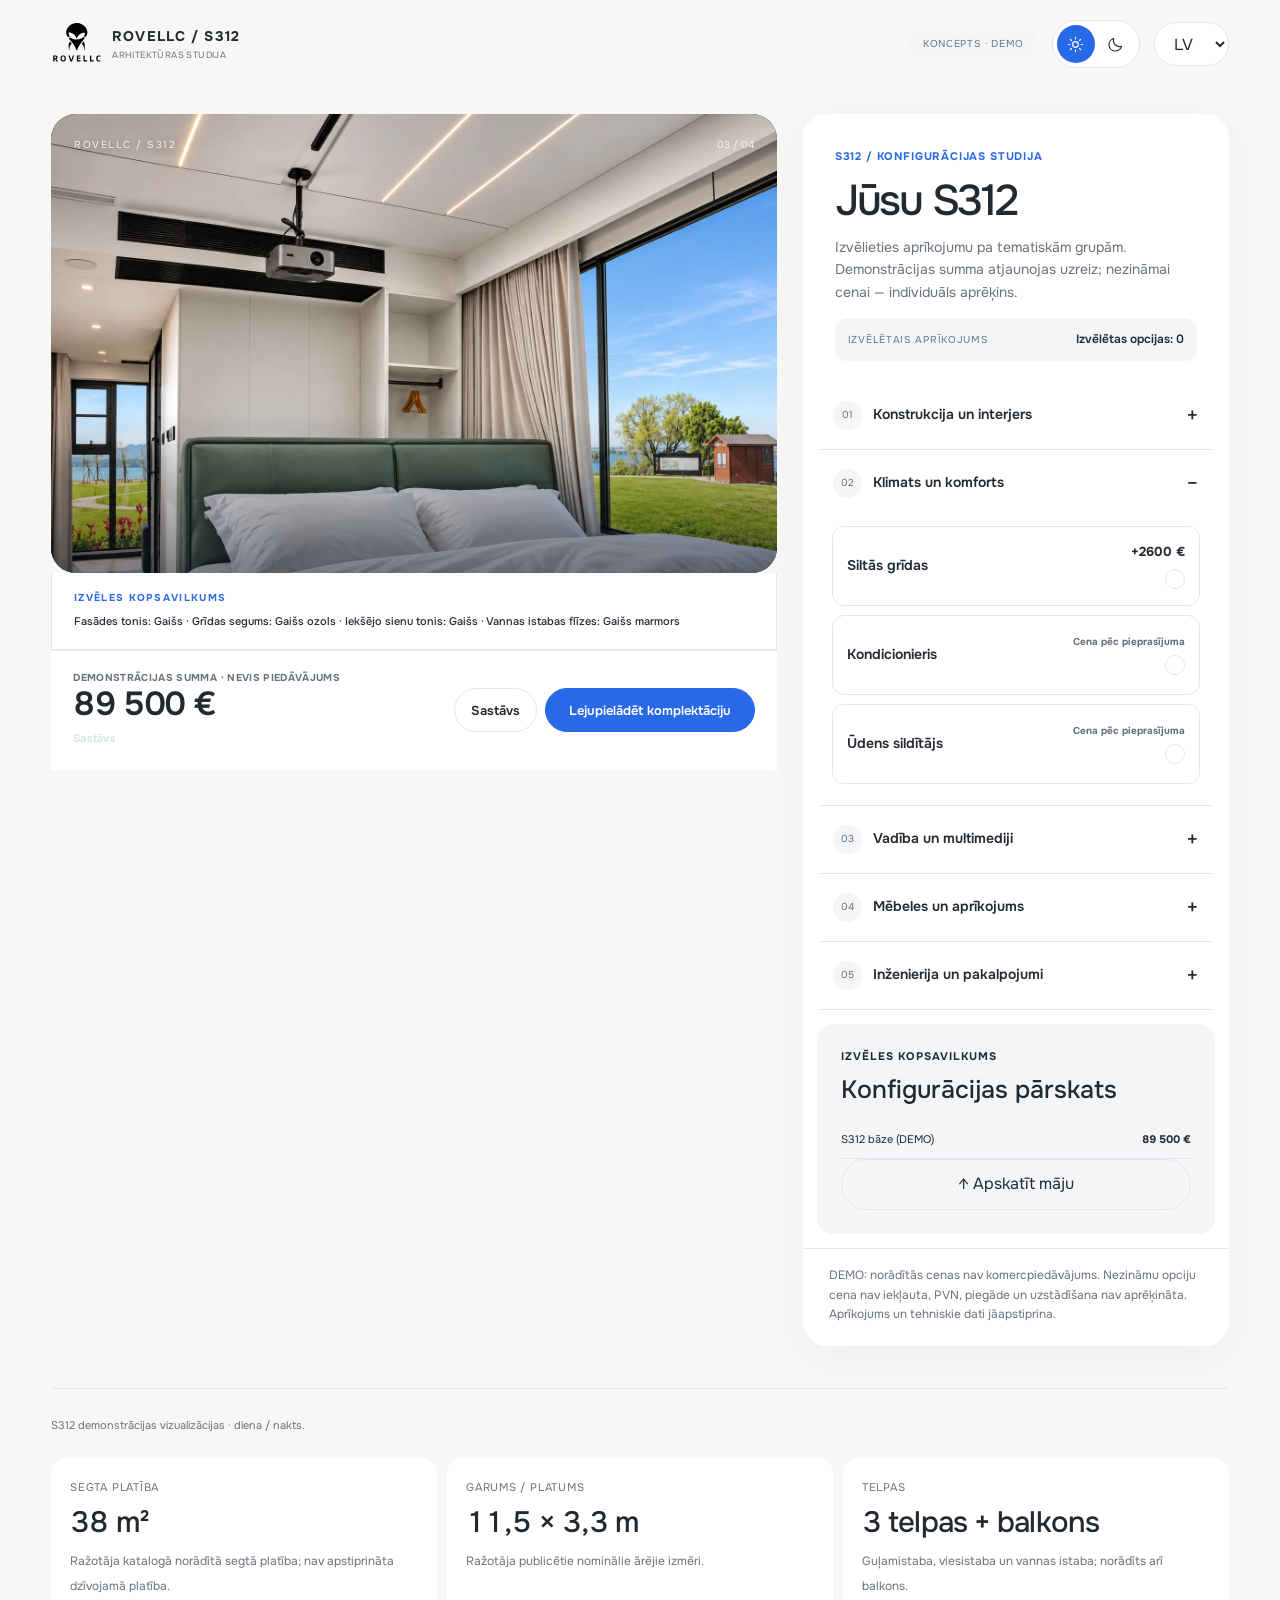
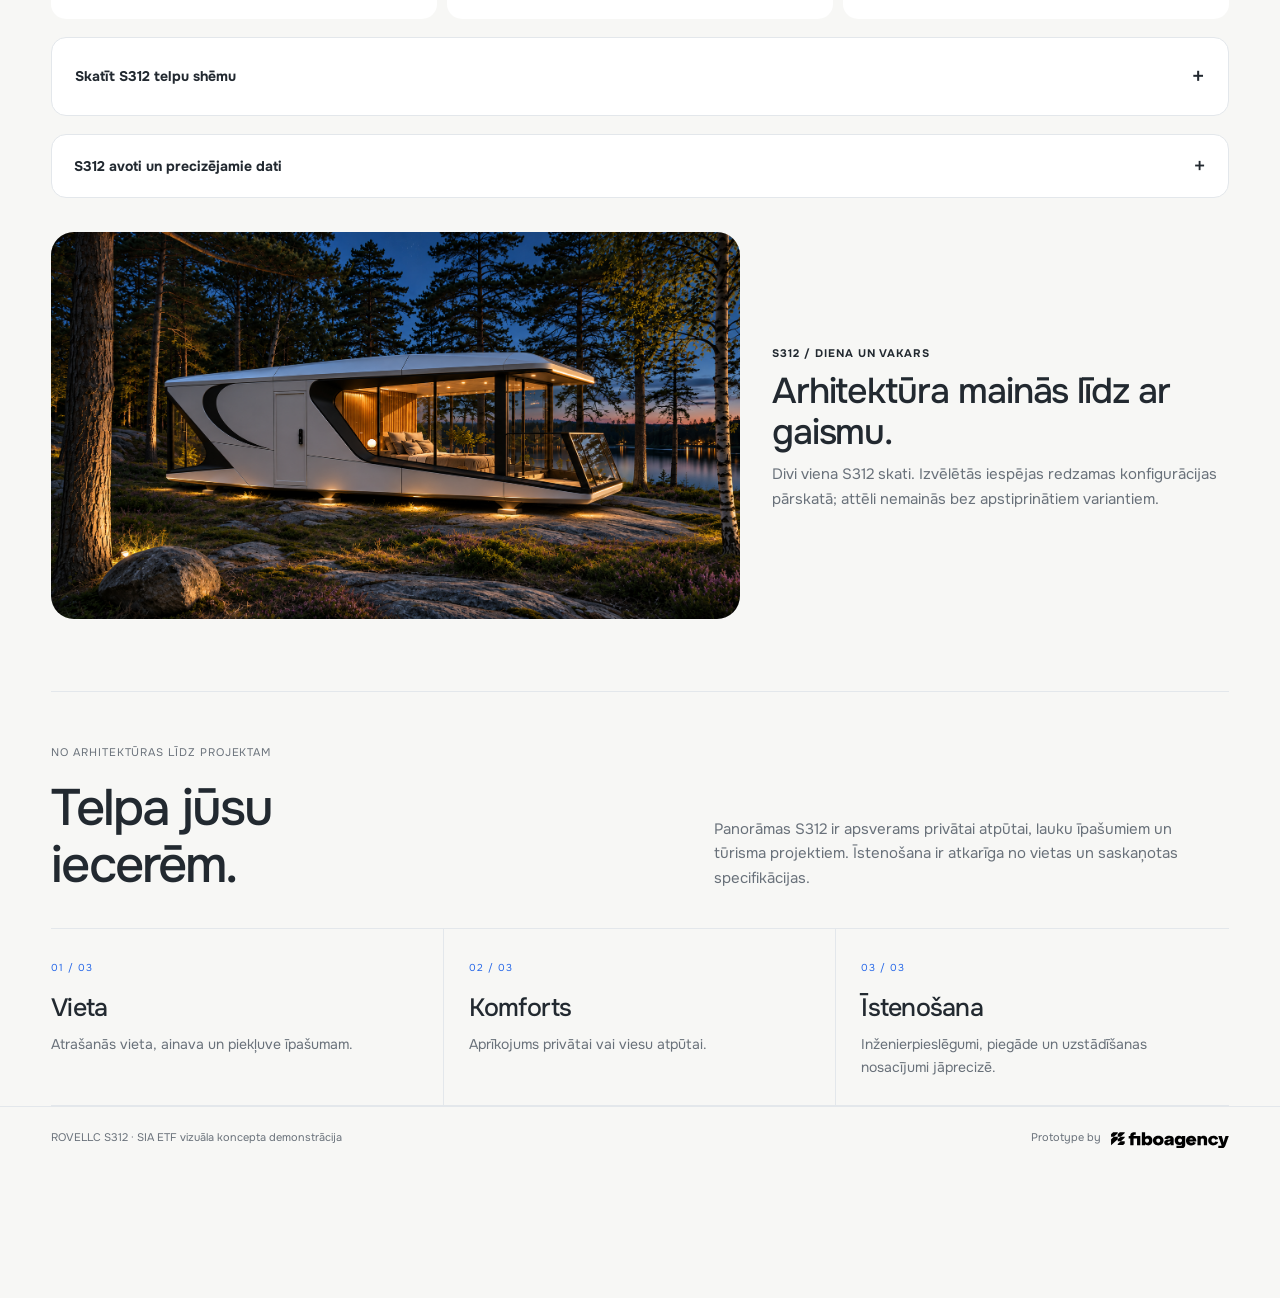
==== prototype/index.html @ 99400869 "fix(S312): single sticky visual, local price and order-first layout" ====
<!doctype html>
<html lang="lv" data-theme="day">
<head>
<meta charset="utf-8"><meta name="viewport" content="width=device-width,initial-scale=1,viewport-fit=cover">
<meta name="theme-color" content="#F7F7F5"><meta name="robots" content="noindex,follow"><title>ROVELLC S312 — demonstrācijas konfigurators</title>
<style>
@font-face{font-family:"Onest";src:url("./assets/fonts/onest-cyrillic-ext.woff2") format("woff2");font-style:normal;font-weight:400 700;font-display:swap;unicode-range:U+0460-052F, U+1C80-1C8A, U+20B4, U+2DE0-2DFF, U+A640-A69F, U+FE2E-FE2F;}
@font-face{font-family:"Onest";src:url("./assets/fonts/onest-cyrillic.woff2") format("woff2");font-style:normal;font-weight:400 700;font-display:swap;unicode-range:U+0301, U+0400-045F, U+0490-0491, U+04B0-04B1, U+2116;}
@font-face{font-family:"Onest";src:url("./assets/fonts/onest-latin-ext.woff2") format("woff2");font-style:normal;font-weight:400 700;font-display:swap;unicode-range:U+0100-02BA, U+02BD-02C5, U+02C7-02CC, U+02CE-02D7, U+02DD-02FF, U+0304, U+0308, U+0329, U+1D00-1DBF, U+1E00-1E9F, U+1EF2-1EFF, U+2020, U+20A0-20AB, U+20AD-20C4, U+2113, U+2C60-2C7F, U+A720-A7FF;}
@font-face{font-family:"Onest";src:url("./assets/fonts/onest-latin.woff2") format("woff2");font-style:normal;font-weight:400 700;font-display:swap;unicode-range:U+0000-00FF, U+0131, U+0152-0153, U+02BB-02BC, U+02C6, U+02DA, U+02DC, U+0304, U+0308, U+0329, U+2000-206F, U+20AC, U+2122, U+2191, U+2193, U+2212, U+2215, U+FEFF, U+FFFD;}
:root{color-scheme:light;--bg:#eeefe8;--surface:#fafaf5;--elev:#fff;--ink:#25352b;--muted:#58695d;--soft:#eef0e9;--border:#cfd7cc;--accent:#3b6350;--action:#203e31;--actionText:#f7f5ea;--price:#203e30;--gold:#af895e;--focus:#dfa964;--red:#9b3a28;--shadow:0 20px 65px #17282016;--fontSans:Arial,Helvetica,sans-serif;--fontSerif:Georgia,'Times New Roman',serif}
html[data-theme="night"]{color-scheme:dark;--bg:#131d1c;--surface:#1b2826;--elev:#24322e;--ink:#f3f1e9;--muted:#c3cdc3;--soft:#27352f;--border:#55655a;--accent:#d8bd97;--action:#d8bd97;--actionText:#131d1c;--price:#0d1715;--gold:#dbbd91;--focus:#dfa964;--red:#f2aa98;--shadow:0 24px 80px #0004}
*{box-sizing:border-box}html{scroll-behavior:smooth;scroll-padding-top:85px}body{margin:0;background:var(--bg);color:var(--ink);font:14px/1.58 var(--fontSans);padding-bottom:110px;transition:none}button,input,select{font:inherit}button,select{cursor:pointer}button{touch-action:manipulation}button:focus-visible,summary:focus-visible,select:focus-visible,input:focus-visible,a:focus-visible{outline:3px solid var(--focus);outline-offset:3px}button:disabled{cursor:not-allowed;opacity:.6}img{max-width:100%}a{color:inherit}.wrap{width:min(1440px,100%);padding-inline:clamp(18px,4vw,74px);margin:0 auto}.eyebrow{font-size:10px;font-weight:700;letter-spacing:.18em;text-transform:uppercase}.eyebrow b{color:var(--accent)}.muted{color:var(--muted)}.caps{font-size:10px;letter-spacing:.13em;text-transform:uppercase}.outline-btn{border:1px solid var(--border);color:var(--ink);background:transparent;padding:12px 17px;min-height:46px}.primary{border:1px solid var(--action);background:var(--action);color:var(--actionText);min-height:47px;padding:12px 21px;font-weight:700}.text-btn{border:0;background:transparent;color:var(--ink);text-decoration:underline;text-underline-offset:4px}.line{height:1px;background:var(--border)}
/* Website-wide theme animation: independent of AA/BB image choice. */
@media(prefers-reduced-motion:no-preference){html.theme-reveal::view-transition-old(root),html.theme-reveal::view-transition-new(root){animation:none;mix-blend-mode:normal}html.theme-reveal::view-transition-old(root){z-index:1}html.theme-reveal::view-transition-new(root){z-index:2;animation:s312-reveal 680ms cubic-bezier(.2,.7,.2,1) both}@keyframes s312-reveal{from{clip-path:circle(0 at var(--theme-x,50%) var(--theme-y,50%))}to{clip-path:circle(150vmax at var(--theme-x,50%) var(--theme-y,50%))}}html.theme-fallback body,html.theme-fallback header,html.theme-fallback .config-studio,html.theme-fallback .facts,html.theme-fallback .fact,html.theme-fallback .option-row,html.theme-fallback .info-card,html.theme-fallback .pricebar,html.theme-fallback dialog,html.theme-fallback footer,html.theme-fallback .story,html.theme-fallback .mobile-jump{transition:background-color 580ms ease,color 580ms ease,border-color 580ms ease}}
@media(prefers-reduced-motion:reduce){*,*::before,*::after{scroll-behavior:auto!important;animation-duration:.01ms!important;transition-duration:.01ms!important}}
.header{background:var(--surface);border-bottom:1px solid var(--border)}.header-wrap{min-height:85px;display:flex;align-items:center;gap:18px;justify-content:space-between}.brand{display:inline-flex;align-items:center;gap:13px;text-decoration:none;min-width:0}.brand img{width:58px;height:58px;object-fit:contain}html[data-theme=night] .brand img,html[data-theme=night] .agency img{filter:brightness(0) invert(1)}.brand-copy{display:flex;flex-direction:column}.brand-copy strong{font-size:13px;letter-spacing:.11em}.brand-copy span{font-size:9px;letter-spacing:.14em;color:var(--muted)}.head-right{display:flex;gap:14px;align-items:center;flex-shrink:0}.prototype-label{border:1px solid var(--border);padding:8px 12px;font-size:9px;letter-spacing:.12em;text-transform:uppercase;color:var(--muted)}.theme-toggle{display:flex;border:1px solid var(--border);padding:3px;gap:2px}.theme-toggle button{width:38px;height:38px;display:grid;place-items:center;background:transparent;color:var(--ink);border:0;transition:background .2s}.theme-toggle button[aria-pressed=true]{background:var(--action);color:var(--actionText)}.theme-toggle svg,.scene-toggle svg{width:17px;height:17px;fill:none;stroke:currentColor;stroke-width:1.65;stroke-linecap:round;stroke-linejoin:round}.language{height:45px;padding:0 12px;border:1px solid var(--border);background:var(--surface);color:var(--ink)}
.hero-heading{display:grid;grid-template-columns:1.2fr .55fr;gap:45px;align-items:end;padding-top:62px;padding-bottom:33px}.hero-heading h1{font:400 clamp(43px,5.15vw,79px)/1.05 var(--fontSerif);letter-spacing:-.057em;margin:20px 0 0;max-width:850px}.hero-heading h1 em{font-style:italic;color:var(--accent)}.hero-heading p{font-size:14px;line-height:1.8;max-width:335px;color:var(--muted);border-left:1px solid var(--border);padding-left:24px;margin:0 0 4px}.section-mark{display:inline-flex;gap:14px;align-items:center;font-size:10px;letter-spacing:.17em;text-transform:uppercase}.section-mark::before{content:"";width:34px;height:1px;background:var(--accent)}
.main-layout{display:grid;grid-template-columns:minmax(0,1.77fr) minmax(350px,1fr);align-items:start;gap:22px}.stage-column{min-width:0}.stage{position:relative;overflow:hidden;background:#1d2e2b;aspect-ratio:1.78;border:1px solid #35473e}.stage::after{content:"";position:absolute;inset:35% 0 0;pointer-events:none;background:linear-gradient(transparent,#0c1a1b66)}.stage img{position:absolute;inset:0;width:100%;height:100%;object-fit:contain;opacity:0;transition:opacity 550ms ease}.stage img.active{opacity:1}.stage-label{position:absolute;z-index:2;top:22px;left:22px;color:#f4f4e9;font-size:11px;letter-spacing:.22em;text-shadow:0 2px 8px #0007}.stage-number{position:absolute;right:22px;top:20px;z-index:2;color:#f4f4e9;font-size:11px}.stage-controls{position:absolute;z-index:3;bottom:17px;left:17px;background:#edf0e8ec;display:flex;gap:3px;padding:5px}.scene-toggle{border:0;min-height:42px;padding:9px 14px;color:#203e31;background:transparent;display:flex;gap:8px;align-items:center;font-size:11px;font-weight:700;white-space:nowrap}.scene-toggle[aria-pressed=true]{background:#203e31;color:white}.photo-note{font-size:10px;color:var(--muted);padding:12px 1px 20px}.facts{border-top:1px solid var(--border);border-bottom:1px solid var(--border);display:grid;grid-template-columns:repeat(3,1fr);background:var(--surface)}.fact{padding:25px;border-right:1px solid var(--border)}.fact:last-child{border:0}.fact strong{font:400 clamp(21px,2.2vw,34px)/1.2 var(--fontSerif);display:block;margin:5px 0 9px;letter-spacing:-.02em}.fact small{color:var(--muted);font-size:11px;line-height:1.5}.fact .caps{color:var(--accent)}.fact-source{font-size:11px;color:var(--muted);line-height:1.8;margin:16px 0 28px}.plan-details{border:1px solid var(--border);background:var(--surface)}.plan-details summary{padding:22px 23px;list-style:none;display:flex;justify-content:space-between;align-items:center;gap:10px;cursor:pointer;font-size:13px;font-weight:700}.plan-details summary::-webkit-details-marker{display:none}.plan-details summary::after{content:"+";font:400 26px var(--fontSerif)}.plan-details[open] summary::after{content:"−"}.plan-inner{border-top:1px solid var(--border);padding:23px}.plan-inner img{background:#f6f5ef;width:100%;max-height:320px;object-fit:contain}.plan-inner p{font-size:11px;color:var(--muted)}.facts-warning{background:var(--soft);padding:16px 20px;margin-top:13px;font-size:11px;border-left:2px solid var(--gold);color:var(--muted)}
.config-studio{background:var(--surface);border:1px solid var(--border);min-width:0}.studio-intro{padding:28px 27px 22px;border-bottom:1px solid var(--border)}.studio-intro h2{font:400 39px/1.1 var(--fontSerif);letter-spacing:-.045em;margin:15px 0 9px}.studio-intro p{color:var(--muted);font-size:12px;line-height:1.7;margin:0}.demo-warning{border-left:2px solid var(--gold);background:var(--soft);margin-top:17px;padding:11px 13px;font-size:11px;color:var(--muted)}.accordion{border-bottom:1px solid var(--border)}.accordion>summary{display:flex;gap:12px;align-items:center;padding:20px 26px;list-style:none;cursor:pointer}.accordion>summary::-webkit-details-marker{display:none}.accordion>summary .step{border:1px solid var(--border);font-size:10px;display:grid;place-items:center;width:27px;height:27px;flex-shrink:0}.accordion>summary strong{font-size:13px;font-weight:700;flex:1}.accordion>summary::after{content:"+";font:400 23px var(--fontSerif)}.accordion[open]>summary::after{content:"−"}.acc-inner{padding:0 26px 23px}.model-card{background:var(--soft);border:1px solid var(--border);padding:17px;display:flex;justify-content:space-between;gap:10px;align-items:center}.model-card strong{font:400 28px var(--fontSerif)}.model-card small{display:block;color:var(--muted);font-size:11px}.tiny-tag{font-size:9px;letter-spacing:.08em;text-transform:uppercase;border:1px solid var(--border);padding:6px 8px;color:var(--muted);flex-shrink:0}.option-row{width:100%;min-height:76px;text-align:left;padding:13px 14px;background:var(--elev);border:1px solid var(--border);color:var(--ink);display:flex;align-items:center;gap:12px;margin-top:9px;justify-content:space-between}.option-row[aria-pressed=true]{border-color:var(--accent);background:var(--soft);box-shadow:inset 0 0 0 1px var(--accent)}.opt-name{display:block;font-size:12px;font-weight:700;line-height:1.4}.opt-sub{font-size:10px;color:var(--muted);line-height:1.35;display:block;margin-top:4px}.opt-meta{text-align:right;min-width:93px;display:grid;justify-items:end;gap:6px}.opt-price{font-size:12px;white-space:nowrap;font-weight:700}.opt-price.unknown{font-size:10px;white-space:normal;color:var(--muted)}.mini-check{width:20px;height:20px;border:1px solid var(--border);display:grid;place-items:center;font-size:12px}.option-row[aria-pressed=true] .mini-check{background:var(--action);color:var(--actionText);border-color:var(--accent)}.acc-note{color:var(--muted);font-size:10px;line-height:1.6;margin:12px 0 0}.included-list{padding-left:19px;color:var(--muted);font-size:11px;line-height:1.8}.included-list li{margin:3px 0}.source-pill{display:inline-block;font-size:9px;letter-spacing:.08em;color:var(--accent);padding:4px 7px;border:1px solid var(--border);margin:7px 0}.unknown-note{font-size:10px;color:var(--muted)}.conflict{border-left:2px solid var(--gold);padding:10px 13px;background:var(--soft);font-size:11px;color:var(--muted);margin-top:12px}.config-summary{padding:23px 27px 26px;background:var(--soft)}.config-summary h3{font:400 25px var(--fontSerif);margin:9px 0 15px}.sumline{display:flex;gap:12px;justify-content:space-between;border-bottom:1px solid var(--border);padding:10px 0;font-size:11px}.sumline strong{white-space:nowrap}.summary-unknown{font-size:11px;line-height:1.6;color:var(--muted);margin-top:13px}.summary-foot{font-size:10px;color:var(--muted);line-height:1.65;margin:15px 0}.config-summary .outline-btn{width:100%}
.story{margin-top:72px;border-top:1px solid var(--border);padding:52px 0 65px;display:grid;grid-template-columns:1fr 1fr;gap:60px;align-items:start}.story h2{font:400 clamp(35px,4.1vw,57px)/1.1 var(--fontSerif);letter-spacing:-.04em;margin:16px 0 0}.story p{color:var(--muted);line-height:1.9;max-width:510px;font-size:13px;margin-top:0}.story .story-note{padding:22px;border:1px solid var(--border);font-size:12px;line-height:1.8}.footer{border-top:1px solid var(--border);padding-top:21px;padding-bottom:34px;display:flex;justify-content:space-between;align-items:center;gap:20px;color:var(--muted);font-size:11px}.agency{display:flex;align-items:center;gap:8px;text-decoration:none}.agency img{height:20px;width:auto;max-width:140px}
.pricebar{background:var(--price);color:#f1eee6;position:fixed;bottom:0;left:0;right:0;z-index:40;box-shadow:0 -8px 40px #0002;padding:12px max(18px,env(safe-area-inset-left)) calc(12px + env(safe-area-inset-bottom)) max(18px,env(safe-area-inset-right))}.pricebar-inner{width:min(1292px,100%);margin:auto;display:flex;align-items:center;justify-content:space-between;gap:25px}.price-caption{font-size:9px;letter-spacing:.15em;font-weight:700;color:#d8e4d9}.price-number{font-size:30px;font-weight:400;line-height:1.25;letter-spacing:-.04em}.price-number small{font-size:13px;letter-spacing:0}.price-sub{font-size:10px;color:#d0dcd1}.price-actions{display:flex;gap:8px}.price-actions button{border:1px solid #849989;background:transparent;color:#f5f4eb;padding:12px 16px;min-height:45px;font-size:11px;font-weight:700}.price-actions .price-action-primary{background:#e9e7da;color:#1b3226;border-color:#e9e7da}.mobile-jump{display:none}#priceDetails{background:var(--surface);border:1px solid var(--border);color:var(--ink);padding:15px 18px;position:fixed;bottom:105px;right:24px;z-index:40;width:min(380px,calc(100vw - 30px));box-shadow:var(--shadow)}#priceDetails[hidden]{display:none}#priceDetails strong{font-size:14px}#priceDetails p{font-size:11px;color:var(--muted)}#priceDetails button{float:right}
dialog{border:1px solid var(--border);width:min(555px,calc(100vw - 24px));padding:0;background:var(--surface);color:var(--ink);box-shadow:0 35px 130px #0007;max-height:calc(100dvh - 24px);overflow:auto}dialog::backdrop{background:#0c1414bd}.dialog-body{padding:30px}.dialog-title{display:flex;align-items:start;justify-content:space-between;gap:16px}.dialog-title h2{font:400 37px/1.1 var(--fontSerif);letter-spacing:-.03em;margin:10px 0 12px}.close-btn{width:44px;height:44px;flex-shrink:0;border:1px solid var(--border);background:transparent;color:var(--ink);font-size:23px}.dialog-desc{font-size:12px;color:var(--muted);margin:10px 0 20px;line-height:1.75}.field{display:block;margin:17px 0}.field span{display:block;font-size:12px;font-weight:700;margin-bottom:7px}.field input{width:100%;padding:13px;border:1px solid var(--border);background:var(--elev);color:var(--ink);min-height:46px;border-radius:0}#formError{color:var(--red);font-size:12px}#formError:empty{display:none}.modal-footer{margin-top:25px}.modal-footer button{width:100%}dialog[open]~.pricebar{display:none}body:has(dialog[open]) .pricebar,body:has(dialog[open]) .mobile-jump{display:none}
@media(max-width:1180px){.main-layout{grid-template-columns:minmax(0,1.4fr) minmax(320px,1fr)}.hero-heading h1{font-size:clamp(46px,5.5vw,70px)}.fact{padding:18px}}
@media(max-width:900px){.main-layout{display:block}.stage-column{margin-bottom:26px}.hero-heading{grid-template-columns:1fr;gap:20px}.hero-heading p{border:0;padding:0}.stage{aspect-ratio:1.78}.story{gap:30px}}
@media(max-width:600px){body{padding-bottom:132px}.wrap{padding-inline:15px}.header-wrap{min-height:68px;gap:8px}.brand{gap:5px}.brand img{width:43px;height:43px}.brand-copy strong{font-size:10px;letter-spacing:.06em}.brand-copy span{font-size:8px;letter-spacing:.04em}.head-right{gap:6px}.prototype-label{display:none}.theme-toggle{padding:2px}.theme-toggle button{height:34px;width:34px}.theme-toggle svg{width:16px}.language{height:40px;padding:0 7px;font-size:11px}.hero-heading{padding-top:37px;padding-bottom:26px}.hero-heading h1{font-size:clamp(38px,10.2vw,55px);margin-top:16px;letter-spacing:-.053em}.hero-heading p{font-size:12px;line-height:1.75}.section-mark{font-size:9px}.main-layout{display:block}.stage{aspect-ratio:1.78}.stage img{object-fit:contain}.stage-label{top:10px;left:10px;font-size:9px}.stage-number{top:10px;right:10px}.stage-controls{left:8px;bottom:8px;padding:3px}.scene-toggle{min-height:38px;padding:8px 10px;font-size:10px}.photo-note{font-size:9px;padding-bottom:12px}.facts{grid-template-columns:1fr 1fr}.fact{padding:15px}.fact:nth-child(2){border-right:0}.fact:last-child{grid-column:span 2;border-top:1px solid var(--border)}.fact strong{font-size:25px}.fact small{font-size:10px}.fact-source{font-size:10px}.plan-details summary{padding:17px}.plan-inner{padding:13px}.config-studio{margin-top:25px}.studio-intro{padding:23px 18px}.studio-intro h2{font-size:34px}.accordion>summary{padding:18px 17px}.acc-inner{padding:0 17px 18px}.opt-meta{min-width:85px}.option-row{padding:12px 10px}.opt-name{font-size:12px}.config-summary{padding:22px 17px}.story{display:block;margin-top:37px;padding:32px 0 40px}.story h2{font-size:37px;margin-bottom:25px}.story p{font-size:12px}.footer{flex-direction:column;align-items:flex-start}.pricebar{padding:9px max(12px,env(safe-area-inset-left)) calc(9px + env(safe-area-inset-bottom)) max(12px,env(safe-area-inset-right))}.pricebar-inner{gap:8px}.price-caption{font-size:8px}.price-number{font-size:23px}.price-sub{display:none}.price-actions .download-inline{display:none}.price-actions button{min-height:44px;padding:9px 12px;font-size:10px}.price-actions{gap:5px}.mobile-jump{display:flex;align-items:center;gap:8px;position:fixed;z-index:35;bottom:calc(77px + env(safe-area-inset-bottom));right:12px;padding:6px 11px 6px 7px;border:1px solid var(--border);background:var(--surface);color:var(--ink);box-shadow:var(--shadow);font-size:10px;font-weight:700;opacity:0;transform:translateY(10px);pointer-events:none;transition:opacity .2s,transform .2s;max-width:170px}.mobile-jump.visible{opacity:1;transform:none;pointer-events:auto}.mobile-jump img{width:39px;height:34px;object-fit:cover;background:#273a30}.dialog-body{padding:20px}.dialog-title h2{font-size:30px}#priceDetails{bottom:calc(81px + env(safe-area-inset-bottom));right:10px}}
@media(max-width:350px){.brand-copy span{display:none}.brand img{width:37px;height:37px}.brand-copy strong{font-size:9px}.theme-toggle button{width:29px;height:33px}.language{padding:0 5px}.price-number{font-size:20px}.price-actions button{font-size:9px;padding:8px 9px}.facts .fact strong{font-size:23px}}

/* S312 audit #25: quiet architectural rail, progressive mobile configuration, quote clarity */
.evidence-details{border:1px solid var(--border);margin-top:13px;background:var(--surface)}
.evidence-details summary{cursor:pointer;padding:16px 22px;display:flex;align-items:center;justify-content:space-between;font-size:12px;font-weight:700;list-style:none}
.evidence-details summary::-webkit-details-marker{display:none}.evidence-details summary::after{content:"+";font:24px var(--fontSerif)}.evidence-details[open] summary::after{content:"−"}
.evidence-body{border-top:1px solid var(--border);padding:0 19px 19px}.evidence-body .fact-source{margin:13px 0}.evidence-body .facts-warning{margin:9px 0 0}
.visual-rail{display:none}.visual-rail-inner{min-width:0}.visual-rail-media{border:1px solid var(--border);background:#1d2e2b;aspect-ratio:1.78;overflow:hidden}.visual-rail-media img{width:100%;height:100%;object-fit:cover;display:block}
.visual-rail-copy{padding:25px 2px 2px}.visual-rail-copy h3{font:400 clamp(27px,2.8vw,43px)/1.13 var(--fontSerif);letter-spacing:-.035em;margin:9px 0 10px;max-width:540px}.visual-rail-copy p{font-size:12px;color:var(--muted);line-height:1.75;margin:0 0 18px;max-width:490px}
.visual-selection{border-top:1px solid var(--border);padding-top:13px;display:flex;flex-direction:column;gap:5px}.visual-selection span{font-size:10px;letter-spacing:.11em;color:var(--accent)}.visual-selection strong{font-size:13px;font-weight:500;line-height:1.6}
.selection-summary{border-top:1px solid var(--border);margin-top:16px;padding-top:13px;display:flex;align-items:baseline;justify-content:space-between;gap:12px}.selection-summary span{font-size:10px;letter-spacing:.1em;color:var(--muted)}.selection-summary strong{font-size:12px;font-weight:700}
.accordion>summary .selection-count{border:1px solid var(--accent);color:var(--accent);min-width:23px;height:23px;display:inline-grid;place-items:center;padding:0 4px;font-size:11px;font-weight:700}.accordion>summary .selection-count[hidden]{display:none}
.project-path{margin-top:72px;border-top:1px solid var(--border);padding-top:47px}.project-path-heading{display:grid;grid-template-columns:1.2fr 1fr;gap:44px;align-items:end}.project-path h2{font:400 clamp(35px,4vw,55px)/1.12 var(--fontSerif);letter-spacing:-.04em;margin:16px 0 0}.project-path-heading p{max-width:470px;font-size:13px;line-height:1.85;color:var(--muted);margin:0 0 4px}
.project-path-grid{display:grid;grid-template-columns:repeat(3,minmax(0,1fr));border-top:1px solid var(--border);border-bottom:1px solid var(--border);margin-top:33px}.project-step{padding:25px 25px 26px;border-right:1px solid var(--border)}.project-step:first-child{padding-left:0}.project-step:last-child{border-right:0}.project-step>span{font-size:10px;letter-spacing:.1em;color:var(--accent)}.project-step h3{font:400 25px/1.2 var(--fontSerif);margin:14px 0 10px}.project-step p{font-size:12px;line-height:1.7;margin:0;color:var(--muted)}
.price-overview{display:block;flex:1;min-width:0;border:0;background:transparent;color:inherit;text-align:left;padding:0;cursor:pointer}.price-overview:hover .price-number{text-decoration:underline;text-underline-offset:3px}.price-overview:focus-visible{outline:3px solid var(--focus);outline-offset:4px}
@media(min-width:901px){.main-layout{align-items:stretch}.stage-column{display:flex;flex-direction:column;min-width:0}.visual-rail{display:block;flex:1;min-height:560px;padding-top:28px}.visual-rail-inner{position:sticky;top:96px}}
@media(max-width:900px){.project-path-heading{grid-template-columns:1fr;gap:13px}.project-path-grid{gap:0}.project-step{padding:23px 15px}.project-step h3{font-size:21px}}
@media(max-width:600px){.project-path{margin-top:34px;padding-top:31px}.project-path h2{font-size:36px}.project-path-grid{grid-template-columns:1fr;margin-top:22px}.project-step,.project-step:first-child{padding:17px 0;border-right:0;border-bottom:1px solid var(--border)}.project-step:last-child{border-bottom:0}.project-step h3{font-size:24px;margin:6px 0}.project-step p{font-size:12px}.evidence-details summary{padding:15px 17px}.price-actions #togglePrice{display:none}.price-overview{flex:1 1 auto}.price-overview::after{content:"⌃";font-size:15px;opacity:.78;margin-left:7px}.pricebar-inner{gap:9px}.price-actions .price-action-primary{min-width:112px;max-width:142px;padding:9px 11px;font-size:11px;line-height:1.45}.price-number{font-size:24px}.price-caption{font-size:8px;letter-spacing:.065em}.opt-name{font-size:13px}.opt-sub{font-size:11px;line-height:1.45}.studio-intro p{font-size:13px}.theme-toggle button{min-width:39px;min-height:40px;width:39px;height:40px}.selection-summary strong{font-size:12px}}
@media(max-width:350px){.theme-toggle button{min-width:35px;width:35px;height:40px}.price-actions .price-action-primary{min-width:108px;max-width:114px;font-size:10px;padding:8px 8px}.price-caption{font-size:7.5px}.price-number{font-size:21px}}

/* compact mobile costbar refinement after visual QA */
.mobile-cta{display:none}.price-chevron{display:none}
@media(min-width:901px){.config-studio{align-self:start}}
@media(max-width:600px){.desktop-cta{display:none}.mobile-cta{display:inline}.price-overview::after{content:none}.price-chevron{display:inline;font-size:13px;opacity:.74;margin-left:5px;vertical-align:2px}.price-actions .price-action-primary{min-width:109px;max-width:136px;white-space:nowrap;padding:10px 10px}.pricebar{padding-top:8px;padding-bottom:calc(8px + env(safe-area-inset-bottom))}}
@media(max-width:350px){.price-actions .price-action-primary{min-width:104px;max-width:110px;font-size:10px;padding:9px 7px}}
.price-caption,.price-number,.price-sub{display:block}
/* keep DEMO subtotal and unknown-price marker on one mobile line */
@media(max-width:600px){.price-number{white-space:nowrap}.price-number small{font-size:11px;letter-spacing:-.015em}.price-chevron{margin-left:3px}}
@media(max-width:350px){.price-number{font-size:19px;letter-spacing:-.055em}.price-number small{font-size:10px}.price-chevron{font-size:11px;margin-left:1px}}

/* Typography B — Onest / Quiet Architecture · owner approved 2026-11-03.
   Single self-hosted family across DAY/NIGHT and LV/RU/EN; license in assets/fonts/OFL.txt. */
:root{--fontSans:"Onest",Arial,Helvetica,sans-serif;--fontSerif:"Onest",Arial,Helvetica,sans-serif;--fontDisplay:var(--fontSerif);--fontText:var(--fontSans);--fontNumeric:var(--fontSans)}
body{font-family:var(--fontText);font-size:16px;line-height:1.58;font-synthesis:none}
.hero-heading h1{letter-spacing:-.046em;line-height:1.09}
.hero-heading h1 em,.project-path h2 em,.story h2 em{font-style:normal;font-weight:500}
.hero-heading p{font-size:clamp(14px,1.04vw,16px);line-height:1.62}
.studio-intro h2{font-weight:500;letter-spacing:-.036em}
.studio-intro p,.project-path-heading p,.story p,.visual-rail-copy p{font-size:15px;line-height:1.65}
.project-step p,.story .story-note,.dialog-desc{font-size:14px;line-height:1.6}
.project-step h3,.visual-rail-copy h3{font-weight:500;letter-spacing:-.03em}
.facts .fact strong{font-weight:500;letter-spacing:-.03em}
.fact small{font-size:13px;line-height:1.5}
.fact .caps,.eyebrow,.section-mark{font-size:11px;letter-spacing:.09em}
.accordion>summary strong{font-size:15px;line-height:1.4;font-weight:600}
.opt-name{font-size:15px;font-weight:600;line-height:1.45}
.opt-sub{font-size:13px;line-height:1.5}
.demo-warning,.facts-warning,.evidence-details summary{font-size:13px;line-height:1.5}
.field span{font-size:14px;font-weight:600}
.field input{font-size:16px;line-height:1.4}
.price-number,.fact strong,.sumline strong{font-family:var(--fontNumeric);font-variant-numeric:tabular-nums}
.price-number{font-size:32px;font-weight:500;letter-spacing:-.035em;line-height:1.2}
.price-caption{font-size:11px;letter-spacing:.045em;line-height:1.35}
.price-sub{font-size:11px;line-height:1.4}
.price-actions button{font-size:12px;line-height:1.35}
.price-actions .price-action-primary{font-size:13px;font-weight:600;letter-spacing:0}
.dialog-title h2{font-weight:500;line-height:1.12}
@media(max-width:900px){
 .hero-heading p{font-size:15px}
 .project-path-heading p,.story p{font-size:15px}
}
@media(max-width:600px){
 body{padding-bottom:156px}
 .hero-heading h1{font-size:clamp(36px,10.2vw,43px);letter-spacing:-.045em;line-height:1.1}
 .hero-heading p{font-size:14px;line-height:1.6}
 .studio-intro p,.project-step p,.project-path-heading p,.story p,.visual-rail-copy p{font-size:14px;line-height:1.6}
 .fact small{font-size:13px;line-height:1.5}
 .fact .caps,.eyebrow,.section-mark{font-size:10px;letter-spacing:.07em}
 .accordion>summary strong{font-size:14px}
 .opt-name{font-size:14px}
 .opt-sub{font-size:13px}
 .price-number{font-size:23px}
 .price-caption{font-size:10px;letter-spacing:.02em;line-height:1.35}
 .price-sub{font-size:11px;line-height:1.35}
 .price-actions .price-action-primary{font-size:12px;line-height:1.3;white-space:normal;min-width:109px;max-width:136px;padding:10px 10px}
}
@media(max-width:350px){
 .price-number{font-size:21px;letter-spacing:-.035em}
 .price-number small{font-size:10px}
 .price-caption{font-size:10px;letter-spacing:.01em;line-height:1.35}
 .price-actions .price-action-primary{font-size:12px;line-height:1.3;min-width:106px;max-width:113px;padding:9px 7px;white-space:normal}
 .pricebar-inner{gap:8px}
}


/* Owner-approved S312 content UX · preserve the existing DAY/NIGHT brand and Onest typography */
.config-disclaimer{margin:0;padding:17px 26px 21px;border-top:1px solid var(--border);background:var(--surface);font-size:12px;line-height:1.65;color:var(--muted)}
.price-expand-label{display:inline-block;font-size:11px;font-weight:600;letter-spacing:.02em;color:#d8e4d9;margin-top:3px}
.price-overview{min-width:0}
.price-actions .price-action-primary{min-width:190px;text-align:center}
#priceDetails{max-height:min(70dvh,600px);overflow:auto;overscroll-behavior:contain}
#priceDetails .sumline{align-items:flex-start}
#priceDetails .sumline strong{white-space:normal;text-align:right}
#priceDetails .text-btn{width:38px;height:38px;border:1px solid var(--border);background:var(--soft);color:var(--ink);font-size:24px;cursor:pointer}
#priceDetails .text-btn:focus-visible{outline:3px solid var(--focus)}
.option-row:focus-visible,.accordion>summary:focus-visible,.price-actions button:focus-visible,.mobile-preview button:focus-visible,.stage-controls button:focus-visible,.theme-toggle button:focus-visible,.language:focus-visible{outline:3px solid var(--focus);outline-offset:3px}
.mobile-preview{display:none}
@media(max-width:900px){.main-layout{align-items:start}}
@media(max-width:600px){
 body{padding-bottom:156px}
 .config-disclaimer{padding:16px 18px 20px;font-size:12px;line-height:1.55}
 .price-actions #download{display:inline-flex;align-items:center;justify-content:center;min-width:125px;max-width:158px;padding:9px 10px;font-size:12px;line-height:1.3;white-space:normal}
 .pricebar-inner{gap:9px}
 .price-caption{font-size:9px}
 .price-expand-label{font-size:10px}
 #priceDetails{bottom:calc(94px + env(safe-area-inset-bottom));left:10px;right:10px;width:auto;max-height:calc(100dvh - 180px)}
 .mobile-preview{display:flex;position:fixed;z-index:35;top:calc(8px + env(safe-area-inset-top));left:10px;right:10px;min-height:68px;background:var(--surface);border:1px solid var(--border);box-shadow:var(--shadow);align-items:center;justify-content:space-between;gap:10px;padding:7px 9px;opacity:0;visibility:hidden;pointer-events:none;transform:translateY(-8px);transition:opacity .2s,transform .2s,visibility .2s}
 .mobile-preview.visible{opacity:1;visibility:visible;pointer-events:auto;transform:none}
 .mobile-preview-house{display:flex;align-items:center;min-width:0;gap:10px;border:0;background:transparent;color:var(--ink);padding:0;font-size:12px;font-weight:500;text-align:left;min-height:48px}
 .mobile-preview-house img{display:block;width:87px;height:50px;object-fit:contain;background:#1d2e2b;flex-shrink:0}
 .mobile-preview-house span{display:block;max-width:90px;line-height:1.35}
 .mobile-preview-house strong{display:block;font-weight:700}
 .mobile-preview-scenes{display:flex;align-items:center;gap:4px;flex-shrink:0}
 .mobile-preview-scenes button{border:1px solid var(--border);min-width:43px;min-height:44px;background:transparent;color:var(--ink);font-size:22px;line-height:1}
 .mobile-preview-scenes button[aria-pressed=true]{background:var(--action);color:var(--actionText)}
}
@media(max-width:350px){
 .mobile-preview{left:6px;right:6px;gap:5px;padding:5px}
 .mobile-preview-house{gap:6px;font-size:10px}
 .mobile-preview-house img{width:70px;height:46px}
 .mobile-preview-scenes{gap:3px}
 .mobile-preview-scenes button{min-width:40px;min-height:44px}
 .price-actions #download{min-width:118px;max-width:123px;font-size:11px;padding:8px 6px}
 .price-caption{font-size:9px}
}
@media(max-height:629px) and (max-width:600px){.mobile-preview{display:none!important}}
@media(prefers-reduced-motion:reduce){.mobile-preview{transition:none}}

/* S312 materials: additive to all existing configuration options. */
.finish-options{display:grid;gap:25px;margin:19px 0 27px}
.finish-block{padding:0 0 20px;border-bottom:1px solid var(--border);scroll-margin-top:115px}
.finish-title{margin:0 0 6px;color:var(--ink);font-size:13px;font-weight:700}
.finish-note{margin:0 0 12px;color:var(--muted);font-size:10px;line-height:1.6}
.finish-swatches{display:grid;grid-template-columns:repeat(3,minmax(0,1fr));gap:9px}
.finish-swatch{min-width:0;padding:6px;text-align:left;background:var(--surface);color:var(--ink);border:1px solid var(--border);cursor:pointer}
.finish-swatch[aria-checked=true]{border-color:var(--accent);box-shadow:inset 0 0 0 1px var(--accent)}
.finish-swatch img{display:block;aspect-ratio:1.25;object-fit:cover;width:100%;background:var(--soft)}
.finish-swatch span{display:block;padding:7px 2px 3px;line-height:1.35;font-weight:700;font-size:10px;overflow-wrap:anywhere}
.finish-swatch:focus-visible{outline:3px solid var(--focus);outline-offset:3px}
.stage-controls[hidden],.mobile-preview-scenes[hidden]{display:none!important}
@media(min-width:901px){#house{position:sticky;top:96px;z-index:5}.visual-rail-inner{position:static}}
@media(max-width:600px){.finish-swatches{gap:6px}.finish-swatch{padding:5px}}

/* S312 order-first layout: one sticky visual + local price; supporting detail below configurator. */
body{padding-bottom:0}
.main-layout{margin-top:clamp(14px,2vw,28px);align-items:stretch}
.stage-column{min-width:0}
.left-selection{background:var(--surface);border:1px solid var(--border);border-top:0;padding:17px 22px 18px;display:flex;flex-direction:column;gap:7px}
.left-selection>span{font-size:10px;letter-spacing:.13em;color:var(--accent);font-weight:700}
.left-selection>strong{color:var(--ink);font-size:11px;line-height:1.7;font-weight:500}
.post-config-details{margin-top:42px;border-top:1px solid var(--border);padding-top:28px;display:grid;gap:18px}
.post-config-details .photo-note{padding:0 0 5px}
.post-config-details .facts{margin:0}
.post-config-details .plan-details,.post-config-details .evidence-details{margin:0}
.post-config-details .visual-rail{display:block;flex:none;min-height:0;padding-top:16px;margin:0}
.post-config-details .visual-rail-inner{position:static;top:auto;display:grid;grid-template-columns:minmax(0,1.2fr) minmax(0,.8fr);align-items:center;gap:30px}
.post-config-details .visual-rail-media{min-width:0}
.post-config-details .visual-rail-copy{min-width:0}
@media(min-width:901px){
 .stage-column{position:sticky;top:clamp(12px,1.8vw,26px);align-self:start;display:block;z-index:3}
 #house{position:relative;top:auto;z-index:auto}
 .stage-column .pricebar{position:relative;bottom:auto;left:auto;right:auto;z-index:2;box-shadow:none;padding:20px 22px;background:var(--price)}
 .stage-column .pricebar-inner{width:100%;margin:0;gap:12px;align-items:center;flex-wrap:wrap}
 .stage-column .price-overview{min-width:0}
 .stage-column .price-number{font-size:clamp(26px,2.6vw,36px)}
 .stage-column .price-actions{flex-wrap:wrap;justify-content:flex-start}
 .stage-column #priceDetails{position:absolute;top:calc(100% + 8px);bottom:auto;left:0;right:0;width:auto;max-height:55vh;overflow:auto;z-index:9}
 .visual-rail{flex:none;min-height:0}
 .visual-rail-inner{position:static}
}
@media(min-width:901px) and (max-height:730px){
 .stage-column .stage{height:clamp(220px,calc(100dvh - 270px),550px);aspect-ratio:auto}
 .stage-column .pricebar{padding:12px 17px}
 .stage-column .left-selection{padding:11px 17px}
}
@media(max-width:900px){
 body{padding-bottom:110px}
 .stage-column{position:static;top:auto;z-index:auto;margin-bottom:0}
 #house{position:relative;top:auto}
 .left-selection{display:none}
 .stage-column .pricebar{position:fixed;bottom:0;left:0;right:0;z-index:40}
 .post-config-details{margin-top:28px;padding-top:22px}
 .post-config-details .visual-rail-inner{display:block}
 .config-studio{margin-top:25px}
}
@media(max-width:600px){
 body{padding-bottom:156px}
 .main-layout{margin-top:14px}
 .post-config-details{margin-top:24px;gap:14px}
 .post-config-details .visual-rail{padding-top:7px}
 .post-config-details .facts{grid-template-columns:1fr 1fr}
}
</style>
<link rel="stylesheet" href="./future-living.css">
</head>
<body>
<header class="header"><div class="wrap header-wrap"><a class="brand" href="#top" aria-label="ROVELLC S312"><img src="./assets/brand/logo.svg" alt="ROVELLC"><span class="brand-copy"><strong>ROVELLC / S312</strong><span data-i18n="brandMeta">ARHITEKTŪRAS STUDIJA</span></span></a><div class="head-right"><span class="prototype-label" data-i18n="prototype">KONCEPTS · DEMO</span><div class="theme-toggle" role="group" aria-label="Site appearance"><button type="button" id="themeDay" aria-label="Day site theme" aria-pressed="true" title="DAY — site"><svg viewBox="0 0 24 24"><circle cx="12" cy="12" r="4"/><path d="M12 2v2m0 16v2M4.9 4.9l1.4 1.4m11.4 11.4 1.4 1.4M2 12h2m16 0h2M4.9 19.1l1.4-1.4M17.7 6.3l1.4-1.4"/></svg></button><button type="button" id="themeNight" aria-label="Night site theme" aria-pressed="false" title="NIGHT — site"><svg viewBox="0 0 24 24"><path d="M20.5 14.5A8.8 8.8 0 0 1 9.5 3.5 9 9 0 1 0 20.5 14.5Z"/></svg></button></div><select class="language" id="language" aria-label="Language"><option value="lv">LV</option><option value="ru">RU</option></select></div></div></header>
<main class="wrap" id="top">
<div class="main-layout"><div class="stage-column"><section class="stage" id="house" aria-label="ROVELLC S312 house image"><img id="imgDay" class="active" src="./assets/images/AA.webp" alt="S312 day rendering"><img id="imgNight" src="./assets/images/BB.webp" alt="S312 night rendering"><div class="stage-label">ROVELLC / S312</div><div class="stage-number">01 / 01</div><div class="stage-controls" role="group" aria-label="House image, independent of site theme"><button type="button" class="scene-toggle" id="sceneDay" aria-pressed="true"><svg viewBox="0 0 24 24"><circle cx="12" cy="12" r="4"/><path d="M12 2v2m0 16v2M2 12h2m16 0h2"/></svg><span data-i18n="sceneDay">Dienas kadrs</span></button><button type="button" class="scene-toggle" id="sceneNight" aria-pressed="false"><svg viewBox="0 0 24 24"><path d="M20.5 14.5A8.8 8.8 0 0 1 9.5 3.5 9 9 0 1 0 20.5 14.5Z"/></svg><span data-i18n="sceneNight">Nakts kadrs</span></button></div></section>
<div class="left-selection" aria-live="polite" role="status"><span data-i18n="summaryLabel">IZVĒLES KOPSAVILKUMS</span><strong id="leftSelectionsText"></strong></div>
<div class="pricebar" role="region" aria-label="Demo cost bar"><div class="pricebar-inner"><button type="button" class="price-overview" id="priceOverview" aria-controls="priceDetails" aria-expanded="false"><span class="price-caption" data-i18n="priceLabel">DEMONSTRĀCIJAS SUMMA · NEVIS PIEDĀVĀJUMS</span><span class="price-number"><span id="priceAmount">89 500 €</span><small id="plusQuote" hidden> + ?</small><span class="price-chevron" aria-hidden="true">⌃</span></span><span class="price-expand-label" data-i18n="detail">Sastāvs</span></button><div class="price-actions"><button type="button" id="togglePrice" aria-controls="priceDetails" aria-expanded="false" data-i18n="detail">Sastāvs</button><button class="price-action-primary" id="download" type="button" data-i18n="download">Lejupielādēt komplektāciju</button></div></div></div>
<div id="priceDetails" role="region" aria-label="DEMO cenas sastāvs" hidden><button class="text-btn" id="closePriceDetails" type="button" aria-label="Aizvērt izmaksu sastāvu">×</button><strong data-i18n="priceDetailsTitle">DEMO cenas sastāvs</strong><div id="priceDetailLines"></div><p data-i18n="priceDetailNote">Izvēlētās opcijas ar nezināmu cenu nav iekļautas summā.</p></div>
</div>
<aside class="config-studio" id="config"><div class="studio-intro"><div class="eyebrow" data-i18n="studioEyebrow">S312 / KONFIGURĀCIJAS STUDIJA</div><h2 data-i18n="studioTitle">Jūsu S312</h2><p data-i18n="studioDesc">Izvēlieties aprīkojumu pa tematiskām grupām. Demonstrācijas summa atjaunojas uzreiz; nezināmai cenai — individuāls aprēķins.</p><div class="selection-summary" role="status" aria-live="polite"><span data-i18n="selectionLabel">IZVĒLĒTAIS APRĪKOJUMS</span><strong id="selectedCount">Izvēlētas opcijas: 0</strong></div></div>
<details class="accordion"><summary><span class="step">01</span><strong data-i18n="group2">Konstrukcija un interjers</strong></summary><div class="acc-inner"><span class="source-pill" data-i18n="sourceClaim">RAŽOTĀJA KATALOGĀ MINĒTIE MATERIĀLI</span><ul class="included-list"><li data-i18n="included1">Tērauda konstrukcija, alumīnija korpuss, Low-E stiklojums</li><li data-i18n="included2">Ražotāja norādīta sienu, grīdas un vannas aprīkojuma specifikācija</li><li data-i18n="included3">Standarta komplektācijas saturs un apdares kodi jāapstiprina</li></ul><div id="finishOptions" class="finish-options"></div><div id="interiorOptions"></div></div></details>
<details class="accordion" open><summary><span class="step">02</span><strong data-i18n="group3">Klimats un komforts</strong></summary><div class="acc-inner" id="climateOptions"></div></details>
<details class="accordion"><summary><span class="step">03</span><strong data-i18n="group4">Vadība un multimediji</strong></summary><div class="acc-inner" id="controlOptions"></div></details>
<details class="accordion"><summary><span class="step">04</span><strong data-i18n="group5">Mēbeles un aprīkojums</strong></summary><div class="acc-inner" id="furnitureOptions"></div></details>
<details class="accordion"><summary><span class="step">05</span><strong data-i18n="group6">Inženierija un pakalpojumi</strong></summary><div class="acc-inner" id="engineeringOptions"></div></details>
<div class="config-summary"><div class="eyebrow" data-i18n="summaryLabel">IZVĒLES KOPSAVILKUMS</div><h3 data-i18n="summaryTitle">Konfigurācijas pārskats</h3><div class="sumline"><span data-i18n="baseLine">S312 bāze (DEMO)</span><strong>89 500 €</strong></div><div id="selectedLines"></div><div class="summary-unknown" id="unknownSummary" hidden></div><button class="outline-btn" id="showHouse" data-i18n="showHouse">↑ Apskatīt māju</button></div><p class="config-disclaimer" data-i18n="demoNotice">DEMO: norādītās cenas nav komercpiedāvājums. Nezināmu opciju cena nav iekļauta, PVN, piegāde un uzstādīšana nav aprēķināta. Aprīkojums un tehniskie dati jāapstiprina.</p></aside></div>
<section class="post-config-details" aria-label="ROVELLC S312 papildinformācija">
<div class="photo-note" data-i18n="photoDisclaimer">S312 demonstrācijas vizualizācijas · diena / nakts.</div>
<section class="facts" aria-label="S312 produkta raksturlielumi" id="productFacts"><div class="fact"><div class="caps" data-i18n="factArea">SEGTA PLATĪBA</div><strong>38 m²</strong><small data-i18n="areaDesc">Ražotāja katalogā norādītā segtā platība; nav apstiprināta dzīvojamā platība.</small></div><div class="fact"><div class="caps" data-i18n="factDimensions">GARUMS / PLATUMS</div><strong>11,5 × 3,3 m</strong><small data-i18n="dimensionsDesc">Ražotāja publicētie nominālie ārējie izmēri.</small></div><div class="fact"><div class="caps" data-i18n="factRooms">TELPAS</div><strong data-i18n="roomsValue">3 telpas + balkons</strong><small data-i18n="roomsDesc">Guļamistaba, viesistaba un vannas istaba; norādīts arī balkons.</small></div></section>
<details class="plan-details" id="plan"><summary><span data-i18n="planTitle">Skatīt S312 telpu shēmu</span></summary><div class="plan-inner"><img src="./assets/s312-layout-schematic.svg" alt="Simplified four-zone S312 schematic"><p data-i18n="planDesc">Vienkāršota shēma pēc kataloga: viesistaba, vannas istaba, guļamistaba, balkons. Tas nav ražotāja apstiprināts būvprojekts.</p></div></details><details class="evidence-details"><summary data-i18n="evidenceSummary">S312 avoti un precizējamie dati</summary><div class="evidence-body"><p class="fact-source" data-i18n="source">Avots: ROVELLC 2026 LV katalogs, 19.–22. lpp. un ražotāja S312 produkta lapa. Dati nav inženiertehniski sertificēti šim piedāvājumam.</p><div class="facts-warning" data-i18n="conflictWarning">Neprecizēta informācija: augstums (3,35 vai 3,15 m), viesu skaits (3–5 vai 2–3), bāzes komplektācija un vietējā atbilstība. Pirms komerciāla piedāvājuma jāapstiprina pie ražotāja.</div></div></details><div class="visual-rail" aria-label="ROVELLC S312 architectural images"><div class="visual-rail-inner"><div class="visual-rail-media"><img id="companionImage" src="./assets/images/BB.webp" alt="S312 night rendering" loading="lazy"></div><div class="visual-rail-copy"><div class="eyebrow" data-i18n="visualOverline">S312 / DIENA UN VAKARS</div><h3 data-i18n="visualTitle">Arhitektūra mainās līdz ar gaismu.</h3><p data-i18n="visualDesc">Divi viena S312 skati. Izvēlētais aprīkojums redzams kopsavilkumā; attēli nemainās bez apstiprinātiem variantiem.</p></div></div></div>
</section>
<section class="project-path" aria-labelledby="projectPathHeading"><div class="project-path-heading"><div><div class="section-mark" data-i18n="pathOverline">NO ARHITEKTŪRAS LĪDZ PROJEKTAM</div><h2 id="projectPathHeading" data-html="pathTitle">Telpa jūsu<br><em>iecerēm.</em></h2></div><p data-i18n="pathIntro">Panorāmas S312 ir apsverams privātai atpūtai, lauku īpašumiem un tūrisma projektiem. Īstenošana ir atkarīga no vietas un saskaņotas specifikācijas.</p></div><div class="project-path-grid"><article class="project-step"><span>01 / 03</span><h3 data-i18n="pathStep1Title">Vieta</h3><p data-i18n="pathStep1Text">Atrašanās vieta, ainava un piekļuve īpašumam.</p></article><article class="project-step"><span>02 / 03</span><h3 data-i18n="pathStep2Title">Komforts</h3><p data-i18n="pathStep2Text">Aprīkojums privātai vai viesu atpūtai.</p></article><article class="project-step"><span>03 / 03</span><h3 data-i18n="pathStep3Title">Īstenošana</h3><p data-i18n="pathStep3Text">Inženierpieslēgumi, piegāde un uzstādīšanas nosacījumi jāprecizē.</p></article></div></section>
</main>
<footer class="wrap footer"><span data-i18n="footer">ROVELLC S312 · SIA ETF vizuāla koncepta demonstrācija</span><a class="agency" href="https://fiboagency.com/" target="_blank" rel="noopener noreferrer"><span>Prototype by</span><img src="./assets/brand/fibo-wordmark.svg" alt="Fibo Agency"></a></footer>
<div class="mobile-preview" id="mobilePreview" role="region" aria-label="S312 mājas priekšskatījums">
<button id="mobileJump" class="mobile-preview-house" type="button" aria-label="Apskatīt S312 attēlu pilnā izmērā">
<img id="jumpThumb" src="./assets/images/AA.webp" alt=""><span>ROVELLC <strong>S312</strong></span></button>
<div class="mobile-preview-scenes" role="group" aria-label="S312 attēla apgaismojums">
<button id="miniSceneDay" type="button" aria-pressed="true" aria-label="Dienas kadrs" title="Diena">☀</button>
<button id="miniSceneNight" type="button" aria-pressed="false" aria-label="Nakts kadrs" title="Nakts">☾</button>
</div></div>
<div id="liveNotice" class="sr-only" aria-live="polite" role="status"></div>
<style>.sr-only{position:absolute;clip:rect(0 0 0 0);clip-path:inset(50%);width:1px;height:1px;white-space:nowrap;overflow:hidden}</style>
<script>
(function(){'use strict';
const assetBase='./assets/images/';
const definitions=[
{id:'smart_toilet',group:'interior',demo:false,ru:'Унитаз с интеллектуальными функциями',lv:'Tualete ar viedajām funkcijām',noteRu:'Кандидат из перечня производителя',noteLv:'Ražotāja sarakstā minēta iespēja'},
{id:'floor',group:'climate',demo:true,cost:2600,ru:'Подогрев пола',lv:'Siltās grīdas',noteRu:'Учебная стоимость, не прайс ETF',noteLv:'DEMO cena, nevis ETF cenrādis'},
{id:'air_conditioner',group:'climate',demo:false,ru:'Кондиционер',lv:'Kondicionieris',noteRu:'В источниках спорно, входит ли в базу',noteLv:'Avotos atšķiras iekļautais aprīkojums'},
{id:'water_heater',group:'climate',demo:false,ru:'Водонагреватель',lv:'Ūdens sildītājs',noteRu:'Статус базовой комплектации спорный',noteLv:'Bāzes komplektācijas statuss ir pretrunīgs'},
{id:'curtains',group:'control',demo:true,cost:1800,ru:'Электрические шторы',lv:'Elektriskie aizkari',noteRu:'DEMO; включение в базу не подтверждено',noteLv:'DEMO; iekļaušana bāzē nav apstiprināta'},
{id:'lights',group:'control',demo:true,cost:950,ru:'Дополнительная LED-подсветка',lv:'Papildu LED apgaismojums',noteRu:'Только DEMO: как платная опция не подтверждена',noteLv:'Tikai DEMO: nav apstiprināta maksas opcija'},
{id:'projector_screen',group:'control',demo:false,ru:'Проектор и экран',lv:'Projektors un ekrāns',noteRu:'Комплектация и цена уточняются',noteLv:'Aprīkojums un cena jāprecizē'},
{id:'voice_control',group:'control',demo:false,ru:'Голосовое управление',lv:'Balss vadība',noteRu:'Не определено, включено или дополнительно',noteLv:'Nav skaidrs, vai iekļauts bāzē'},
{id:'furniture_package',group:'furniture',demo:false,ru:'Комплект мебели',lv:'Mēbeļu komplekts',noteRu:'Кровать, диван-кровать, столик — по запросу',noteLv:'Gulta, dīvāngulta, galds — pēc pieprasījuma'},
{id:'kitchen',group:'furniture',demo:false,ru:'Кухонный модуль',lv:'Virtuves modulis',noteRu:'Наличие и совместимость требуют подтверждения',noteLv:'Pieejamība un saderība jāapstiprina'},
{id:'electrical_international',group:'engineering',demo:false,ru:'Электрика по международному стандарту',lv:'Elektroinstalācija pēc starptautiskā standarta',noteRu:'Нужна инженерная спецификация для Латвии',noteLv:'Vajadzīga LV inženiertehniskā specifikācija'},
{id:'entrance_stairs',group:'engineering',demo:false,ru:'Входная лестница',lv:'Ieejas kāpnes',noteRu:'Не подтверждено, включена ли в базу',noteLv:'Nav apstiprināts, vai iekļautas bāzē'}
];
const t={
ru:{brandMeta:'АРХИТЕКТУРНАЯ СТУДИЯ',prototype:'КОНЦЕПТ · DEMO',eyebrow:'S-СЕРИЯ / S312 / АРХИТЕКТУРА В ПРИРОДЕ',title:'Архитектура как<br><em>часть путешествия.</em>',intro:'Панорамная капсула S312 — выразительная архитектура для гостевого опыта. Изучите пространство, возможности и демонстрационную комплектацию.',sceneDay:'Дневной кадр',sceneNight:'Ночной кадр',photoDisclaimer:'Демонстрационные изображения S312. Выбранное оснащение не меняет вид дома без подтверждённых вариантов.',factArea:'ПОКРЫТАЯ ПЛОЩАДЬ',areaDesc:'Площадь по каталогу производителя; это не подтверждённая полезная площадь.',factDimensions:'ДЛИНА / ШИРИНА',dimensionsDesc:'Опубликованные производителем номинальные внешние размеры.',factRooms:'ПОМЕЩЕНИЯ',roomsDesc:'Спальня, гостиная и ванная; также указан балкон.',source:'Источники: каталог ROVELLC 2026 LV, с. 19–22, и карточка S312 производителя. Сведения не являются подтверждённой инженерной документацией.',planTitle:'Посмотреть схему S312',planDesc:'Упрощённая схема по каталогу: гостиная, ванная, спальня, балкон. Не является утверждённым строительным чертежом.',conflictWarning:'Требуют уточнения: высота (3,35 или 3,15 м), вместимость (3–5 или 2–3), базовое оснащение и местная применимость. Проверить с производителем до коммерческого предложения.',studioEyebrow:'S312 / СТУДИЯ КОНФИГУРАЦИИ',studioTitle:'Ваш S312',studioDesc:'Выбирайте оснащение по смысловым группам. Учебная сумма меняется сразу; неизвестные цены обозначены как «по запросу».',demoNotice:'DEMO: стоимость условная и не является предложением. НДС, доставка и монтаж не рассчитаны.',group1:'Модель и архитектура',group2:'Конструкция и интерьер',group3:'Климат и комфорт',group4:'Управление и мультимедиа',group5:'Меблировка',group6:'Инженерия и услуги',modelInfo:'S-серия · покрытая площадь 38 м²',oneModel:'ОДНА МОДЕЛЬ',finishStatus:'Цвета фасада и варианты размера S312 пока не подтверждены. Не предлагаем вымышленных комбинаций.',sourceClaim:'СПИСОК ПРОИЗВОДИТЕЛЯ · НЕ УТВЕРЖДЁННЫЙ СОСТАВ ПОСТАВКИ',included1:'Стальной каркас, алюминиевый корпус, Low-E остекление',included2:'Указаны отделка стен, пола и оборудование ванной',included3:'Базовый состав и коды материалов требуют подтверждения',summaryLabel:'СОСТАВ ВЫБОРА',summaryTitle:'Ваша конфигурация',baseLine:'S312 базовая цена (DEMO)',summaryFoot:'Все цены DEMO. Фактическое наличие, НДС, доставка и монтаж требуют уточнения.',showHouse:'↑ Посмотреть дом',storyOverline:'ОТ ЛАНДШАФТА К ПРОЕКТУ',storyTitle:'Место определяет<br><em>впечатление.</em>',storyText:'S312 может стать частью истории загородного или туристического объекта. Для настоящего проектного расчёта необходимо знать участок, доступ для доставки, инженерные подключения и согласованную комплектацию.',nextStep:'СЛЕДУЮЩИЙ ШАГ',storyAction:'Сохраните демонстрационную комплектацию в локальном .txt-файле. Коммерческая и инженерная оценка — отдельный будущий этап.',viewDemo:'Посмотреть демо-заявку',footer:'ROVELLC S312 · демонстрационная концепция SIA ETF',priceDetailsTitle:'Состав DEMO-суммы',priceDetailNote:'Неоценённые опции не включены. НДС, доставка и монтаж не определены.',priceLabel:'DEMO-СУММА · НЕ ОФЕРТА',priceSub:'НДС, доставка и монтаж не определены',detail:'Состав',download:'Скачать .txt',viewDemoShort:'Демо-заявка ↗',dialogTitle:'Демонстрационная заявка',dialogDesc:'Ничего не отправляется на сервер. Имя и e-mail используются только для создания локального .txt-файла, не сохраняются браузером.',yourName:'Имя *',yourEmail:'E-mail *',dialogSubmit:'Скачать демо-заявку .txt',unknownPrice:'Цена по запросу',demoStatus:'DEMO',unknownStatus:'НЕ ПОДТВЕРЖДЕНО',selectedUnknown:'Отдельно рассчитываются опции',required:'Введите имя и корректный e-mail.',downloaded:'Файл сохранён локально. Ничего не отправлено.'},
lv:{brandMeta:'ARHITEKTŪRAS STUDIJA',prototype:'KONCEPTS · DEMO',eyebrow:'S SĒRIJA / S312 / ARHITEKTŪRA DABĀ',title:'Arhitektūra kā<br><em>ceļojuma daļa.</em>',intro:'Panorāmas S312 kapsula — izteiksmīga arhitektūra viesu pieredzei. Iepazīstiet telpu, iespējas un demonstrācijas konfigurāciju.',sceneDay:'Dienas kadrs',sceneNight:'Nakts kadrs',photoDisclaimer:'S312 demonstrācijas attēli. Izvēlētais aprīkojums nemaina mājas izskatu bez apstiprinātiem variantiem.',factArea:'SEGTA PLATĪBA',areaDesc:'Ražotāja katalogā norādītā segtā platība; nav apstiprināta dzīvojamā platība.',factDimensions:'GARUMS / PLATUMS',dimensionsDesc:'Ražotāja publicētie nominālie ārējie izmēri.',factRooms:'TELPAS',roomsDesc:'Guļamistaba, viesistaba un vannas istaba; norādīts arī balkons.',source:'Avots: ROVELLC 2026 LV katalogs, 19.–22. lpp. un ražotāja S312 produkta lapa. Dati nav inženiertehniski sertificēti šim piedāvājumam.',planTitle:'Skatīt S312 telpu shēmu',planDesc:'Vienkāršota shēma pēc kataloga: viesistaba, vannas istaba, guļamistaba, balkons. Tas nav ražotāja apstiprināts būvprojekts.',conflictWarning:'Neprecizēta informācija: augstums (3,35 vai 3,15 m), viesu skaits (3–5 vai 2–3), bāzes komplektācija un vietējā atbilstība. Pirms komerciāla piedāvājuma jāapstiprina pie ražotāja.',studioEyebrow:'S312 / KONFIGURĀCIJAS STUDIJA',studioTitle:'Jūsu S312',studioDesc:'Izvēlieties aprīkojumu pa tematiskām grupām. Demonstrācijas summa atjaunojas uzreiz; nezināmai cenai — individuāls aprēķins.',demoNotice:'DEMO: summas ir ilustratīvas, nevis piedāvājums. PVN, piegāde un uzstādīšana nav aprēķināta.',group1:'Modelis un arhitektūra',group2:'Konstrukcija un interjers',group3:'Klimats un komforts',group4:'Vadība un multimediji',group5:'Mēbeles un aprīkojums',group6:'Inženierija un pakalpojumi',modelInfo:'S sērija · 38 m² segtā platība',oneModel:'VIENS MODELIS',finishStatus:'Fasādes krāsas un izmēru varianti S312 nav apstiprināti. Nekādu izdomātu konfigurāciju.',sourceClaim:'RAŽOTĀJA SARAKSTS · NAV APSTIPRINĀTA BOM',included1:'Tērauda konstrukcija, alumīnija korpuss, Low-E stiklojums',included2:'Ražotāja norādīta sienu, grīdas un vannas aprīkojuma specifikācija',included3:'Standarta komplektācijas saturs un apdares kodi jāapstiprina',summaryLabel:'IZVĒLES KOPSAVILKUMS',summaryTitle:'Konfigurācijas pārskats',baseLine:'S312 bāze (DEMO)',summaryFoot:'Visas cenas DEMO. Papildaprīkojuma faktiskā pieejamība, PVN, piegāde un montāža jāprecizē.',showHouse:'↑ Apskatīt māju',storyOverline:'NO AINAVAS LĪDZ PROJEKTAM',storyTitle:'Vieta nosaka<br><em>pieredzi.</em>',storyText:'S312 var kļūt par daļu no viesu atpūtas stāsta. Lai novērtētu īstu projektu, nepieciešama informācija par atrašanās vietu, piekļuvi, inženiertīkliem un apstiprinātu aprīkojumu.',nextStep:'NĀKAMAIS SOLIS',storyAction:'Saglabājiet DEMO konfigurāciju lokālā .txt failā. Ražotāja un projekta komerciālais aprēķins ir atsevišķs nākotnes posms.',viewDemo:'Skatīt demonstrācijas pieprasījumu',footer:'ROVELLC S312 · SIA ETF vizuāla koncepta demonstrācija',priceDetailsTitle:'DEMO cenas sastāvs',priceDetailNote:'Nezināmo opciju cenas nav iekļautas. Nodokļi, piegāde, uzstādīšana nav noteikti.',priceLabel:'DEMONSTRĀCIJAS SUMMA · NEVIS PIEDĀVĀJUMS',priceSub:'PVN, piegāde un uzstādīšana nav noteikti',detail:'Sastāvs',download:'Lejupielādēt .txt',viewDemoShort:'DEMO pieprasījums ↗',dialogTitle:'Demonstrācijas pieprasījums',dialogDesc:'Nekādi dati netiek nosūtīti. Ievadītie dati tiks izmantoti tikai lokāla .txt faila izveidošanai un netiks saglabāti pārlūkā.',yourName:'Vārds *',yourEmail:'E-pasts *',dialogSubmit:'Lejupielādēt DEMO pieprasījumu .txt',unknownPrice:'Cena pēc pieprasījuma',demoStatus:'DEMO',unknownStatus:'NAV APSTIPRINĀTS',selectedUnknown:'Atsevišķi jāaprēķina opcijas',required:'Ievadiet vārdu un derīgu e-pastu.',downloaded:'Fails saglabāts lokāli. Nekas nav nosūtīts.'}
};

Object.assign(t.ru,{evidenceSummary:'Источники и ограничения S312',visualOverline:'S312 / ДЕНЬ И ВЕЧЕР',visualTitle:'Архитектура меняется вместе со светом.',visualDesc:'Два состояния одного S312. Выбранные функции видны в составе комплектации; визуализации не меняются без подтверждённых вариантов.',visualSelectionLabel:'ВАША КОМПЛЕКТАЦИЯ',viewDemoMobile:'Заявка ↗',selectionEmpty:'Опции пока не выбраны',selectionLabel:'ВЫБРАННОЕ ОСНАЩЕНИЕ',selectedCountUnit:'Выбрано опций',pathOverline:'ОДНА МОДЕЛЬ · РАЗНЫЕ СЦЕНАРИИ',pathTitle:'От впечатления<br><em>к проекту.</em>',pathIntro:'S312 можно рассматривать для глэмпинга, загородного отдыха и гостиничных концепций. Реализация зависит от участка и согласованной спецификации.',pathStep1Title:'Место и впечатление',pathStep1Text:'Как S312 впишется в ландшафт и пользовательский опыт будущих гостей?',pathStep2Title:'Комфорт под задачу',pathStep2Text:'Выберите интересующие опции: их доступность, состав и цена требуют подтверждения.',pathStep3Title:'Проектный расчёт',pathStep3Text:'Для будущего предложения понадобятся данные об участке, подъезде, сетях и условиях доставки.'});
Object.assign(t.lv,{evidenceSummary:'S312 avoti un precizējamie dati',visualOverline:'S312 / DIENA UN VAKARS',visualTitle:'Arhitektūra mainās līdz ar gaismu.',visualDesc:'Divi viena S312 skati. Izvēlētās iespējas redzamas konfigurācijas pārskatā; attēli nemainās bez apstiprinātiem variantiem.',visualSelectionLabel:'JŪSU KOMPLEKTĀCIJA',viewDemoMobile:'Pieprasījums ↗',selectionEmpty:'Opcijas vēl nav izvēlētas',selectionLabel:'IZVĒLĒTAIS APRĪKOJUMS',selectedCountUnit:'Izvēlētas opcijas',pathOverline:'VIENS MODELIS · DAŽĀDI SCENĀRIJI',pathTitle:'No pirmā iespaida<br><em>līdz projektam.</em>',pathIntro:'S312 var apsvērt glampingu, lauku atpūtas un viesmīlības koncepcijās. Īstenošana atkarīga no konkrētās vietas un saskaņotas specifikācijas.',pathStep1Title:'Vieta un pieredze',pathStep1Text:'Kā S312 iekļausies ainavā un topošo viesu pieredzē?',pathStep2Title:'Komforts pēc vajadzības',pathStep2Text:'Izvēlieties interesējošas opcijas; pieejamība, saturs un cena jāapstiprina.',pathStep3Title:'Projekta izvērtējums',pathStep3Text:'Pirms piedāvājuma jāprecizē vieta, piekļuve, inženiertīkli un piegādes nosacījumi.'});

/* Final owner-approved RU/LV content; headings and product facts are source-grounded. */
Object.assign(t.ru,{
 eyebrow:'ROVELLC / S312 · ПАНОРАМНЫЙ МОДУЛЬНЫЙ ДОМ',
 intro:'Панорамный модульный дом для частного отдыха, глэмпинга и туристических проектов.',
 factArea:'КРЫТАЯ ПЛОЩАДЬ',roomsValue:'3 зоны + балкон',
 photoDisclaimer:'Демонстрационные визуализации S312 · день / ночь.',
 sourceClaim:'МАТЕРИАЛЫ, УКАЗАННЫЕ В КАТАЛОГЕ',
 demoNotice:'DEMO: указанные цены условные и не являются коммерческим предложением. Стоимость опций «По запросу» не включена, НДС, доставка и монтаж не рассчитаны. Оснащение и технические данные требуют подтверждения.',
 pathOverline:'ОТ АРХИТЕКТУРЫ К ПРОЕКТУ',pathTitle:'Пространство<br><em>для ваших идей.</em>',
 pathIntro:'Панорамный S312 можно рассматривать для личного отдыха, загородного размещения и туристических проектов. Реализация зависит от места и согласованной спецификации.',
 pathStep1Title:'Место',pathStep1Text:'Расположение, ландшафт и доступ к участку.',
 pathStep2Title:'Комфорт',pathStep2Text:'Оснащение для личного отдыха или размещения гостей.',
 pathStep3Title:'Реализация',pathStep3Text:'Инженерные подключения, доставка и условия установки требуют уточнения.',
 priceDetailNote:'Опции с неизвестной ценой не включены в сумму.',
 download:'Скачать комплектацию',priceDetailsAria:'Состав DEMO-цены',
 closePriceAria:'Закрыть состав стоимости',
 themeGroupAria:'Тема оформления сайта',themeDayAria:'Светлая тема сайта',themeNightAria:'Тёмная тема сайта',
 sceneGroupAria:'Освещение изображения дома',sceneDayAria:'Дневное изображение S312',sceneNightAria:'Ночное изображение S312',
 houseImageAria:'Изображение модульного дома S312',visualRailAria:'Дневной и ночной виды S312',mobilePreviewAria:'Закреплённое превью дома S312',mobileJumpAria:'Посмотреть большое изображение S312',
 languageAria:'Язык интерфейса',factsAria:'Характеристики S312',planImageAlt:'Упрощённая схема планировки S312',
 evidenceSummary:'Источники и технические ограничения S312',priceBarAria:'Демонстрационная стоимость S312',
 txtTitle:'ROVELLC S312 — ДЕМОНСТРАЦИОННАЯ КОМПЛЕКТАЦИЯ',txtModel:'Модель',
 txtCovered:'Крытая площадь по каталогу',txtDimensions:'Номинальные внешние размеры',
 txtPlan:'Планировка',txtPlanValue:'Спальня, гостиная, ванная, балкон',
 txtBase:'Базовая стоимость (DEMO)',txtOptions:'Выбранное оборудование',
 txtNone:'Опции не выбраны',txtUnknown:'Цена по запросу',
 txtSum:'Демонстрационная сумма (без неоценённых позиций)',
 txtCaveat:'DEMO: расчёт не является коммерческим предложением. Неоценённые опции, НДС, доставка и монтаж не входят в сумму. Комплектация и технические сведения требуют подтверждения.',
 txtLocal:'Файл создан локально; данные не переданы на сервер.'
});
Object.assign(t.lv,{
 eyebrow:'ROVELLC / S312 · PANORĀMAS MODUĻU MĀJA',
 intro:'Panorāmas moduļu māja privātai atpūtai, glampingam un tūrisma projektiem.',
 roomsValue:'3 telpas + balkons',
 photoDisclaimer:'S312 demonstrācijas vizualizācijas · diena / nakts.',
 sourceClaim:'RAŽOTĀJA KATALOGĀ MINĒTIE MATERIĀLI',
 demoNotice:'DEMO: norādītās cenas nav komercpiedāvājums. Nezināmu opciju cena nav iekļauta, PVN, piegāde un uzstādīšana nav aprēķināta. Aprīkojums un tehniskie dati jāapstiprina.',
 pathOverline:'NO ARHITEKTŪRAS LĪDZ PROJEKTAM',pathTitle:'Telpa jūsu<br><em>iecerēm.</em>',
 pathIntro:'Panorāmas S312 ir apsverams privātai atpūtai, lauku īpašumiem un tūrisma projektiem. Īstenošana ir atkarīga no vietas un saskaņotas specifikācijas.',
 pathStep1Title:'Vieta',pathStep1Text:'Atrašanās vieta, ainava un piekļuve īpašumam.',
 pathStep2Title:'Komforts',pathStep2Text:'Aprīkojums privātai vai viesu atpūtai.',
 pathStep3Title:'Īstenošana',pathStep3Text:'Inženierpieslēgumi, piegāde un uzstādīšanas nosacījumi jāprecizē.',
 priceDetailNote:'Izvēlētās opcijas ar nezināmu cenu nav iekļautas summā.',
 download:'Lejupielādēt komplektāciju',priceDetailsAria:'DEMO cenas sastāvs',
 closePriceAria:'Aizvērt izmaksu sastāvu',
 themeGroupAria:'Vietnes noformējuma režīms',themeDayAria:'Vietnes dienas režīms',themeNightAria:'Vietnes nakts režīms',
 sceneGroupAria:'Mājas attēla apgaismojums',sceneDayAria:'S312 dienas attēls',sceneNightAria:'S312 nakts attēls',
 houseImageAria:'S312 moduļu mājas attēls',visualRailAria:'S312 dienas un nakts skati',mobilePreviewAria:'Piestiprināts S312 mājas priekšskatījums',mobileJumpAria:'Skatīt lielo S312 attēlu',
 languageAria:'Saskarnes valoda',factsAria:'S312 raksturlielumi',planImageAlt:'Vienkāršota S312 telpu shēma',
 priceBarAria:'S312 demonstrācijas summa',
 txtTitle:'ROVELLC S312 — DEMONSTRĀCIJAS KOMPLEKTĀCIJA',txtModel:'Modelis',
 txtCovered:'Segtā platība pēc kataloga',txtDimensions:'Nominālie ārējie izmēri',
 txtPlan:'Plānojums',txtPlanValue:'Guļamistaba, viesistaba, vannas istaba, balkons',
 txtBase:'Pamatcena (DEMO)',txtOptions:'Izvēlētais aprīkojums',
 txtNone:'Nav izvēlētu opciju',txtUnknown:'Cena pēc pieprasījuma',
 txtSum:'Demonstrācijas summa (bez necenotām opcijām)',
 txtCaveat:'DEMO: aprēķins nav komercpiedāvājums. Necenotās opcijas, PVN, piegāde un uzstādīšana nav iekļautas summā. Komplektācija un tehniskie dati ir jāapstiprina.',
 txtLocal:'Fails izveidots lokāli; dati nav nosūtīti uz serveri.'
});


const finishes={
 facade:{ru:'Цвет фасада',lv:'Fasādes tonis',items:[
 {id:'light',ru:'Светлый',lv:'Gaišs',sample:'AA3.webp',day:'AA.webp',night:'BB.webp'},
 {id:'graphite',ru:'Графит',lv:'Grafīts',sample:'CC3.webp',day:'CC2.webp',night:'CC1.webp'},
 {id:'burgundy',ru:'Бургунди',lv:'Bordo',sample:'VV3.webp',day:'VV1.webp',night:'VV2.webp'}]},
 floor:{ru:'Напольное покрытие',lv:'Grīdas segums',items:[
 {id:'oak',ru:'Светлый дуб',lv:'Gaišs ozols',sample:'UU2.webp',image:'UU1.webp'},
 {id:'cherry',ru:'Вишнёвое дерево',lv:'Ķirškoks',sample:'OO1.webp',image:'OO2.webp'},
 {id:'graphite',ru:'Тёмно-серое дерево',lv:'Tumši pelēks koks',sample:'PP2.webp',image:'PP1.webp'}]},
 walls:{ru:'Цвет внутренних стен',lv:'Iekšējo sienu tonis',items:[
 {id:'light',ru:'Светлый',lv:'Gaišs',sample:'GG2.webp',image:'GG1.webp'},
 {id:'sand',ru:'Тёплый песочный',lv:'Silti smilškrāsas',sample:'DD2.webp',image:'DD1.webp'},
 {id:'burgundy',ru:'Бургунди',lv:'Bordo',sample:'FF2.webp',image:'FF1.webp'}]},
 bathroom:{ru:'Плитка ванной',lv:'Vannas istabas flīzes',items:[
 {id:'light',ru:'Светлый мрамор',lv:'Gaišs marmors',sample:'TT2.webp',image:'TT1.webp'},
 {id:'graphite',ru:'Серый мрамор',lv:'Pelēks marmors',sample:'RR2.webp',image:'RR1.webp'}]}
};
const finishKeys=Object.keys(finishes);
const finishItem=k=>finishes[k].items.find(x=>x.id===state.finish[k])||finishes[k].items[0];

const storage='s312_uxui_review_20261103';const valid=['day','night'];const state={theme:'day',scene:'day',lang:'lv',selected:{},finish:{facade:'light',floor:'oak',walls:'light',bathroom:'light'},visual:'facade'};
try{const obj=JSON.parse(localStorage.getItem(storage)||'null');if(obj){if(valid.includes(obj.theme))state.theme=obj.theme;if(valid.includes(obj.scene))state.scene=obj.scene;if(['ru','lv'].includes(obj.lang))state.lang=obj.lang;if(obj.selected&&typeof obj.selected==='object')for(const d of definitions)state.selected[d.id]=obj.selected[d.id]===true;if(obj.finish&&typeof obj.finish==='object')for(const k of finishKeys){if(finishes[k].items.some(item=>item.id===obj.finish[k]))state.finish[k]=obj.finish[k]}}}catch(e){}
if(new URLSearchParams(location.search).get('theme')&&valid.includes(new URLSearchParams(location.search).get('theme')))state.theme=new URLSearchParams(location.search).get('theme');
if(new URLSearchParams(location.search).get('lang')&&['lv','ru'].includes(new URLSearchParams(location.search).get('lang')))state.lang=new URLSearchParams(location.search).get('lang');
const $=id=>document.getElementById(id);const money=n=>new Intl.NumberFormat(state.lang==='lv'?'lv-LV':'ru-RU',{maximumFractionDigits:0}).format(n).replace(/\u00a0/g,' ')+' €';const unpricedFinishes=()=>finishKeys.filter(k=>state.finish[k]!==finishes[k].items[0].id).map(k=>(state.lang==='ru'?finishes[k].ru:finishes[k].lv)+': '+(state.lang==='ru'?finishItem(k).ru:finishItem(k).lv));const count=()=>definitions.filter(d=>state.selected[d.id]&&!d.demo).length+unpricedFinishes().length;const total=()=>89500+definitions.reduce((a,d)=>a+(d.demo&&state.selected[d.id]?d.cost:0),0);
function persist(){try{localStorage.setItem(storage,JSON.stringify(state))}catch(e){}}

function renderFinishOptions(){
 const nodes=[];
 for(const key of finishKeys){
  const info=finishes[key],part=document.createElement('section');part.className='finish-block';part.dataset.finishSection=key;
  const title=document.createElement('h4');title.className='finish-title';title.id='finish-title-'+key;title.textContent=state.lang==='ru'?info.ru:info.lv;
  const note=document.createElement('p');note.className='finish-note';note.textContent=state.lang==='ru'?'Визуализация материала · стоимость уточняется для нестандартных вариантов.':'Materiāla vizualizācija · nestandarta variantu cena jāprecizē.';
  const swatches=document.createElement('div');swatches.className='finish-swatches';swatches.setAttribute('role','radiogroup');swatches.setAttribute('aria-labelledby',title.id);
  info.items.forEach((item,index)=>{
   const b=document.createElement('button');b.className='finish-swatch';b.type='button';b.setAttribute('role','radio');b.setAttribute('aria-checked',String(state.finish[key]===item.id));b.dataset.finishChoice=key+'-'+item.id;
   const img=document.createElement('img');img.src=assetBase+item.sample;img.alt='';img.loading='lazy';
   const name=document.createElement('span');name.textContent=state.lang==='ru'?item.ru:item.lv;b.setAttribute('aria-label',name.textContent);b.append(img,name);
   const choose=(id)=>{state.finish[key]=id;state.visual=key;render();document.querySelector('[data-finish-choice="'+key+'-'+id+'"]')?.focus({preventScroll:true})};
   b.addEventListener('click',()=>choose(item.id));
   b.addEventListener('keydown',e=>{if(!['ArrowLeft','ArrowRight','ArrowUp','ArrowDown'].includes(e.key))return;e.preventDefault();const dir=(e.key==='ArrowLeft'||e.key==='ArrowUp')?-1:1;choose(info.items[(index+dir+info.items.length)%info.items.length].id)});
   swatches.append(b);
  });
  part.append(title,note,swatches);nodes.push(part);
 }
 $('finishOptions').replaceChildren(...nodes);
}
function updateVisual(){
 const key=state.visual,info=finishes[key],item=finishItem(key),exterior=key==='facade';
 const file=exterior?(state.scene==='night'?item.night:item.day):item.image;
 if(exterior){$('imgDay').src=assetBase+item.day;$('imgNight').src=assetBase+item.night}
 else{$('imgDay').src=assetBase+file;$('imgNight').src=assetBase+file}
 $('imgDay').classList.toggle('active',!exterior||state.scene==='day');
 $('imgNight').classList.toggle('active',exterior&&state.scene==='night');
 $('jumpThumb').src=assetBase+file;
 document.querySelector('.stage-controls').hidden=!exterior;
 document.querySelector('.mobile-preview-scenes').hidden=!exterior;
 document.querySelector('.stage-number').textContent=String(finishKeys.indexOf(key)+1).padStart(2,'0')+' / 04';
 const label=(state.lang==='ru'?info.ru:info.lv)+': '+(state.lang==='ru'?item.ru:item.lv);
 $('imgDay').alt=label+(exterior?(state.lang==='ru'?' — день':' — diena'):'');
 $('imgNight').alt=exterior?label+(state.lang==='ru'?' — ночь':' — nakts'):'';
 $('house').setAttribute('aria-label',label);
}
function detectActiveFinish(){
 const y=Math.min(window.innerHeight*.4,300);
 let active=state.visual;
 for(const section of document.querySelectorAll('[data-finish-section]')){
  const r=section.getBoundingClientRect();if(r.height>0&&r.top<=y&&r.bottom>=y){active=section.dataset.finishSection;break}
 }
 if(active!==state.visual){state.visual=active;updateVisual()}
}

function render(){const tt=t[state.lang];document.documentElement.lang=state.lang;document.documentElement.dataset.theme=state.theme;$('language').value=state.lang;document.querySelectorAll('[data-i18n]').forEach(el=>{if(tt[el.dataset.i18n])el.textContent=tt[el.dataset.i18n]});document.querySelectorAll('[data-html]').forEach(el=>{if(tt[el.dataset.html])el.innerHTML=tt[el.dataset.html]});
const ariaMap=[['.theme-toggle','themeGroupAria'],['#themeDay','themeDayAria'],['#themeNight','themeNightAria'],['.stage-controls','sceneGroupAria'],['#sceneDay','sceneDayAria'],['#sceneNight','sceneNightAria'],['#miniSceneDay','sceneDayAria'],['#miniSceneNight','sceneNightAria'],['.mobile-preview-scenes','sceneGroupAria'],['#mobilePreview','mobilePreviewAria'],['#mobileJump','mobileJumpAria'],['#language','languageAria'],['#productFacts','factsAria'],['.plan-inner img','planImageAlt'],['#priceDetails','priceDetailsAria'],['#closePriceDetails','closePriceAria'],['.pricebar','priceBarAria']];
ariaMap.forEach(([selector,key])=>{const el=document.querySelector(selector);if(el)el.setAttribute(key==='planImageAlt'?'alt':'aria-label',tt[key])});
$('themeDay').setAttribute('aria-pressed',String(state.theme==='day'));$('themeNight').setAttribute('aria-pressed',String(state.theme==='night'));$('sceneDay').setAttribute('aria-pressed',String(state.scene==='day'));$('sceneNight').setAttribute('aria-pressed',String(state.scene==='night'));$('imgDay').classList.toggle('active',state.scene==='day');$('imgNight').classList.toggle('active',state.scene==='night');$('jumpThumb').src=assetBase+(state.scene==='day'?'AA.webp':'BB.webp');$('miniSceneDay').setAttribute('aria-pressed',String(state.scene==='day'));$('miniSceneNight').setAttribute('aria-pressed',String(state.scene==='night'));
$('imgDay').alt=tt.sceneDayAria;
$('imgNight').alt=tt.sceneNightAria;
$('themeDay').title=tt.themeDayAria;
$('themeNight').title=tt.themeNightAria;
$('miniSceneDay').title=tt.sceneDayAria;
$('miniSceneNight').title=tt.sceneNightAria;
document.querySelector('#house').setAttribute('aria-label',tt.houseImageAria);
document.querySelector('.visual-rail')?.setAttribute('aria-label',tt.visualRailAria);
document.querySelector('meta[name=theme-color]').content=state.theme==='day'?'#F7F7F5':'#141A24';
for(const [group,container] of [['interior','interiorOptions'],['climate','climateOptions'],['control','controlOptions'],['furniture','furnitureOptions'],['engineering','engineeringOptions']]){$(container).replaceChildren(...definitions.filter(d=>d.group===group).map(d=>{const b=document.createElement('button');b.className='option-row';b.type='button';b.dataset.option=d.id;b.setAttribute('aria-pressed',String(!!state.selected[d.id]));b.setAttribute('aria-label',(state.lang==='ru'?d.ru:d.lv)+', '+(d.demo?money(d.cost)+' DEMO':tt.unknownPrice));const title=document.createElement('span');const name=document.createElement('strong');name.className='opt-name';name.textContent=state.lang==='ru'?d.ru:d.lv;title.append(name);const meta=document.createElement('span');meta.className='opt-meta';const price=document.createElement('span');price.className='opt-price'+(d.demo?'':' unknown');price.textContent=d.demo?'+'+money(d.cost):tt.unknownPrice;const check=document.createElement('span');check.className='mini-check';check.textContent=state.selected[d.id]?'✓':'';meta.append(price,check);b.append(title,meta);b.addEventListener('click',()=>{state.selected[d.id]=!state.selected[d.id];render();document.querySelector('[data-option="'+d.id+'"]')?.focus({preventScroll:true});$('liveNotice').textContent=(state.lang==='ru'?'Выбор обновлён. Демо-цена ':'Izvēle mainīta. DEMO summa ')+money(total())});return b}))}
renderFinishOptions();updateVisual();const selected=definitions.filter(d=>state.selected[d.id]);$('leftSelectionsText').textContent=finishKeys.map(k=>(state.lang==='ru'?finishes[k].ru:finishes[k].lv)+': '+(state.lang==='ru'?finishItem(k).ru:finishItem(k).lv)).join(' · ')+(selected.length?' · '+(state.lang==='ru'?'Опций оборудования: ':'Aprīkojuma opcijas: ')+selected.length:'');$('selectedCount').textContent=tt.selectedCountUnit+': '+selected.length;$('companionImage').src=assetBase+(state.scene==='day'?'BB.webp':'AA.webp');$('companionImage').alt=state.lang==='ru'?(state.scene==='day'?'S312 — вечерний ракурс':'S312 — дневной ракурс'):(state.scene==='day'?'S312 — vakara skats':'S312 — dienas skats');document.querySelectorAll('details.accordion').forEach((node,index)=>{const group=['interior','climate','control','furniture','engineering'][index];const selectedInGroup=selected.filter(d=>d.group===group).length;let badge=node.querySelector('summary .selection-count');if(!badge){badge=document.createElement('span');badge.className='selection-count';badge.setAttribute('aria-hidden','true');node.querySelector('summary').appendChild(badge)}badge.hidden=selectedInGroup===0;badge.textContent=selectedInGroup?String(selectedInGroup):''});const lines=selected.filter(d=>d.demo).map(d=>{const x=document.createElement('div');x.className='sumline';const a=document.createElement('span');a.textContent=state.lang==='ru'?d.ru:d.lv;const b=document.createElement('strong');b.textContent='+'+money(d.cost);x.append(a,b);return x});$('selectedLines').replaceChildren(...lines);$('priceDetailLines').replaceChildren(...[(()=>{const x=document.createElement('div');x.className='sumline';x.innerHTML='<span>S312 DEMO</span><strong>89 500 €</strong>';return x})(),...lines.map(x=>x.cloneNode(true)),...selected.filter(d=>!d.demo).map(d=>{const x=document.createElement('div');x.className='sumline';const name=document.createElement('span');name.textContent=state.lang==='ru'?d.ru:d.lv;const status=document.createElement('strong');status.textContent=tt.unknownPrice;x.append(name,status);return x}),...unpricedFinishes().map(label=>{const x=document.createElement('div');x.className='sumline';const name=document.createElement('span');name.textContent=label;const price=document.createElement('strong');price.textContent=tt.unknownPrice;x.append(name,price);return x})]);$('priceAmount').textContent=money(total());$('plusQuote').hidden=count()===0;$('unknownSummary').hidden=count()===0;$('unknownSummary').textContent=tt.selectedUnknown+' ('+count()+'): '+[...selected.filter(d=>!d.demo).map(d=>state.lang==='ru'?d.ru:d.lv),...unpricedFinishes()].join(', ');persist();}
function siteTheme(next,source){if(state.theme===next)return;const change=()=>{state.theme=next;render()};if(window.matchMedia('(prefers-reduced-motion:reduce)').matches){change();return}const root=document.documentElement;if(typeof document.startViewTransition==='function'){const r=source.getBoundingClientRect();root.style.setProperty('--theme-x',r.left+r.width/2+'px');root.style.setProperty('--theme-y',r.top+r.height/2+'px');root.classList.add('theme-reveal');try{const trans=document.startViewTransition(change);trans.finished.catch(()=>{}).finally(()=>{root.classList.remove('theme-reveal');root.style.removeProperty('--theme-x');root.style.removeProperty('--theme-y')})}catch(e){root.classList.remove('theme-reveal');change()}}else{root.classList.add('theme-fallback');void root.offsetHeight;change();setTimeout(()=>root.classList.remove('theme-fallback'),580)}}
$('themeDay').addEventListener('click',()=>siteTheme('day',$('themeDay')));$('themeNight').addEventListener('click',()=>siteTheme('night',$('themeNight')));$('sceneDay').addEventListener('click',()=>{state.scene='day';render()});$('sceneNight').addEventListener('click',()=>{state.scene='night';render()});
$('miniSceneDay').addEventListener('click',()=>{state.scene='day';render()});
$('miniSceneNight').addEventListener('click',()=>{state.scene='night';render()});
document.querySelectorAll('details.accordion').forEach(node=>node.addEventListener('toggle',()=>{
 if(node.open)document.querySelectorAll('details.accordion').forEach(other=>{if(other!==node)other.open=false});
}));
$('language').addEventListener('change',ev=>{state.lang=ev.target.value;render()});function goHouse(){document.getElementById('house').scrollIntoView({behavior:window.matchMedia('(prefers-reduced-motion:reduce)').matches?'instant':'smooth',block:'start'})}['showHouse','mobileJump'].forEach(id=>$(id).addEventListener('click',goHouse));
let stageVisible=true;let studioVisible=false;const refreshJump=()=>{const vh=window.visualViewport?.height||window.innerHeight;const visible=window.innerWidth<=600&&vh>=630&&!stageVisible&&studioVisible;$('mobilePreview').classList.toggle('visible',visible)};new IntersectionObserver(e=>{stageVisible=e[0].isIntersecting;refreshJump()},{threshold:.12}).observe($('house'));new IntersectionObserver(e=>{studioVisible=e[0].isIntersecting;refreshJump()},{threshold:0}).observe($('config'));window.addEventListener('resize',refreshJump);window.visualViewport?.addEventListener('resize',refreshJump);
let finishScrollBusy=false;window.addEventListener('scroll',()=>{if(finishScrollBusy)return;finishScrollBusy=true;requestAnimationFrame(()=>{finishScrollBusy=false;detectActiveFinish()})},{passive:true});
function setPriceDetails(open){
 $('priceDetails').hidden=!open;
 $('togglePrice').setAttribute('aria-expanded',String(open));
 $('priceOverview').setAttribute('aria-expanded',String(open));
 if(open)$('closePriceDetails').focus({preventScroll:true});
 else if(document.activeElement===$('closePriceDetails'))$('priceOverview').focus({preventScroll:true});
}
$('togglePrice').addEventListener('click',()=>setPriceDetails($('priceDetails').hidden));
$('priceOverview').addEventListener('click',()=>setPriceDetails($('priceDetails').hidden));
$('closePriceDetails').addEventListener('click',()=>setPriceDetails(false));
document.addEventListener('keydown',ev=>{if(ev.key==='Escape'&&!$('priceDetails').hidden){ev.preventDefault();setPriceDetails(false)}});

function downloadTxt(){
 const tt=t[state.lang],selected=definitions.filter(d=>state.selected[d.id]),sep='--------------------------------';
 const rows=[tt.txtTitle,sep,tt.txtModel+': ROVELLC S312',tt.txtCovered+': 38 m²',
 tt.txtDimensions+': 11,5 × 3,3 m',tt.txtPlan+': '+tt.txtPlanValue,'',
 tt.txtBase+': '+money(89500)];
 rows.push('',state.lang==='ru'?'Отделка и материалы:':'Apdare un materiāli:');for(const key of finishKeys){const info=finishes[key],item=finishItem(key);rows.push('— '+(state.lang==='ru'?info.ru:info.lv)+': '+(state.lang==='ru'?item.ru:item.lv)+(item.id===info.items[0].id?'':' ('+tt.txtUnknown+')'))}rows.push('',tt.txtOptions+':');if(!selected.length)rows.push('— '+tt.txtNone);
 selected.forEach(d=>rows.push('— '+(state.lang==='ru'?d.ru:d.lv)+': '+(d.demo?'DEMO +'+money(d.cost):tt.txtUnknown)));
 rows.push('',sep,tt.txtSum+': '+money(total()));
 if(count())rows.push(tt.selectedUnknown+' ('+count()+'): '+[...selected.filter(d=>!d.demo).map(d=>state.lang==='ru'?d.ru:d.lv),...unpricedFinishes()].join(', '));
 rows.push('',tt.txtCaveat,'',tt.txtLocal);
 const blob=new Blob(['\uFEFF'+rows.join('\r\n')],{type:'text/plain;charset=utf-8'});
 const url=URL.createObjectURL(blob),link=document.createElement('a');
 link.href=url;link.download='ROVELLC_S312_Komplektacija_DEMO_'+state.lang+'.txt';
 document.body.appendChild(link);link.click();link.remove();
 setTimeout(()=>URL.revokeObjectURL(url),15000);
 $('liveNotice').textContent=tt.downloaded;
}
$('download').addEventListener('click',downloadTxt);
window.addEventListener('resize',()=>{if(!$('priceDetails').hidden)setPriceDetails(false)});
render();
})();
</script>
</body></html>
---- prototype/future-living.css ----
/* ROVELLC S312 — owner-approved A / Soft-Tech Product Gallery.
 * Isolated visual layer. The existing Onest faces, application state,
 * Day/Night site transition and independent AA/BB scene switching stay intact.
 * Do not migrate standalone concept-demo data/price calculations here.
 */

/* 01. Brand surfaces / semantic tokens */
:root {
  --bg:#f7f7f5;
  --surface:#ffffff;
  --elev:#ffffff;
  --ink:#222930;
  --muted:#69717a;
  --soft:#f3f5f7;
  --border:#e3e7eb;
  --accent:#2869e8;
  --action:#2869e8;
  --actionText:#ffffff;
  --price:#ffffff;
  --gold:#b58b60;
  --focus:#2869e8;
  --shadow:0 22px 65px #24314612;
}
html[data-theme="night"] {
  --bg:#141a24;
  --surface:#202a36;
  --elev:#243140;
  --ink:#f2f5f8;
  --muted:#bfccd7;
  --soft:#293543;
  --border:#405062;
  --accent:#91b7ff;
  --action:#91b7ff;
  --actionText:#0b1522;
  --price:#121d2b;
  --gold:#d7b48e;
  --focus:#b5cfff;
  --shadow:0 28px 70px #0005;
}
body {
  background:var(--bg);
  color:var(--ink);
  font-family:var(--fontText);
  font-size:16px;
  line-height:1.56;
  padding-bottom:116px;
}
button, input, select {font-family:inherit}
button:focus-visible, summary:focus-visible, select:focus-visible,
input:focus-visible, a:focus-visible {outline:3px solid var(--focus);outline-offset:3px}

/* 02. Calm product navigation */
.header{background:var(--bg);border-bottom:0}
.header-wrap{min-height:88px}
.brand{gap:9px}
.brand img{width:52px;height:52px}
.brand-copy strong{font-size:14px;letter-spacing:.08em}
.brand-copy span{letter-spacing:.045em}
.prototype-label{
  border:0;background:var(--soft);border-radius:99px;
  padding:9px 14px;letter-spacing:.065em;font-size:10px
}
.theme-toggle{
  border:1px solid var(--border);border-radius:99px;
  background:var(--surface);padding:4px;gap:2px
}
.theme-toggle button{border-radius:99px}
.theme-toggle button[aria-pressed="true"]{background:var(--action);color:var(--actionText)}
.language{
  border:1px solid var(--border);
  background:var(--surface);color:var(--ink);
  height:44px;border-radius:99px;padding:0 15px
}

/* 03. Product hero / spacious editorial rhythm */
.hero-heading{
  grid-template-columns:minmax(0,1.22fr) minmax(240px,.55fr);
  gap:36px;align-items:end;
  padding-top:55px;padding-bottom:37px
}
.hero-heading h1 {
  font-size:clamp(50px,5.4vw,80px);
  font-weight:500;line-height:1.055;letter-spacing:-.062em;
  margin:17px 0 0;max-width:850px
}
.hero-heading h1 em,
.project-path h2 em,.story h2 em {
  font-style:normal;font-weight:500;color:var(--ink)
}
.hero-heading p{
  border:0;padding:0;margin:0 0 4px;
  font-size:16px;line-height:1.58;
  color:var(--muted);max-width:365px
}
.section-mark {
  font-size:11px;letter-spacing:.085em;color:var(--muted)
}
.section-mark::before{display:none}

/* 04. Show the house first, like a designed product */
.main-layout{
  grid-template-columns:minmax(0,1.55fr) minmax(370px,.91fr);
  gap:26px
}
.stage{
  border:0;border-radius:25px;
  overflow:hidden;aspect-ratio:1.58;background:#152536
}
.stage img{object-fit:cover;object-position:center}
.stage::after{inset:0;background:linear-gradient(transparent 65%,#05101b80)}
.stage-label{
  left:23px;top:23px;
  font-size:10px;letter-spacing:.15em
}
.stage-number{right:23px;top:23px;font-size:10px}
.stage-controls{
  left:22px;bottom:22px;padding:5px;
  border-radius:99px;background:#fcfcfbe8;
  backdrop-filter:blur(18px);gap:2px
}
.scene-toggle{
  min-height:43px;padding:9px 16px;
  font-size:12px;font-weight:650;
  border-radius:99px;color:#1c303c
}
.scene-toggle[aria-pressed="true"]{background:#1b2d37;color:#ffffff}
.photo-note{
  font-size:11px;line-height:1.58;
  padding:12px 5px 18px
}

/* 05. Key data as light product cards */
.facts{
  display:grid;grid-template-columns:repeat(3,minmax(0,1fr));
  gap:10px;background:transparent;
  border:0;margin-top:2px
}
.fact,.fact:last-child {
  border:0;background:var(--surface);
  border-radius:15px;padding:21px 19px;
  min-width:0
}
.fact .caps{color:var(--muted);letter-spacing:.07em}
.fact strong {
  font-family:var(--fontNumeric);
  font-size:clamp(24px,2.3vw,32px);
  font-weight:500;line-height:1.18;
  letter-spacing:-.05em;margin:9px 0 9px
}
.fact small{font-size:12px;line-height:1.58}
.plan-details,.evidence-details{
  border:1px solid var(--border);
  background:var(--surface);border-radius:15px;
  overflow:hidden
}
.plan-details{margin-top:13px}
.evidence-details{margin-top:10px}
.plan-details summary,.evidence-details summary{font-size:14px}
.fact-source,.facts-warning{font-size:12px;line-height:1.55}
.facts-warning{border-radius:10px}

/* 06. Configurator as an approachable product selection panel */
.config-studio {
  border:0;border-radius:24px;
  background:var(--surface);overflow:hidden;
  box-shadow:0 12px 55px #0000000a
}
.studio-intro{
  padding:34px 32px 21px;
  border-bottom:0
}
.studio-intro .eyebrow{color:var(--accent);letter-spacing:.075em}
.studio-intro h2{
  font-size:43px;font-weight:500;
  letter-spacing:-.052em;margin:12px 0 12px
}
.studio-intro p{font-size:14px;line-height:1.59}
.demo-warning{
  border:0;border-radius:12px;
  background:var(--soft);color:var(--muted);
  padding:12px 14px;font-size:12px;line-height:1.55
}
.selection-summary {
  border:0;border-radius:12px;
  background:var(--soft);margin-top:15px;padding:12px 13px
}
.selection-summary span{font-size:10px;letter-spacing:.07em}
.selection-summary strong{font-size:12px;font-weight:600}
.accordion {
  margin:0 17px;border-bottom:1px solid var(--border)
}
.accordion>summary {
  padding:19px 13px;gap:11px
}
.accordion>summary .step {
  border:0;border-radius:99px;
  background:var(--soft);color:var(--muted);
  width:29px;height:29px
}
.accordion>summary strong{font-size:14px;font-weight:600}
.accordion>summary::after{font-size:23px}
.acc-inner{padding:0 12px 21px}
.model-card {
  border:1px solid var(--border);
  background:var(--soft);border-radius:12px
}
.model-card strong{font-weight:500}
.tiny-tag,.source-pill{border-radius:8px}
.option-row {
  border:1px solid var(--border);
  border-radius:12px;background:var(--elev);
  min-height:80px;padding:13px 14px;
  gap:10px
}
.option-row[aria-pressed="true"]{
  border-color:var(--accent);
  background:var(--soft);
  box-shadow:inset 0 0 0 1px var(--accent)
}
.opt-name{font-size:14px;font-weight:600}
.opt-sub{font-size:12px;line-height:1.4}
.opt-price{font-size:13px}
.opt-meta{min-width:92px}
.mini-check{border-radius:99px}
.option-row[aria-pressed="true"] .mini-check {
  background:var(--accent);color:var(--actionText);
  border-color:var(--accent)
}
.conflict{border-radius:9px}
.config-summary {
  margin:14px;background:var(--soft);
  border-radius:16px;padding:24px
}
.config-summary h3{font-weight:500}
.summary-foot,.acc-note{font-size:12px}

/* 07. Long-form editorial elements / image rail */
.visual-rail-media {
  border:0;border-radius:23px;overflow:hidden
}
.visual-rail-copy h3,
.project-path h2,
.story h2,
.project-step h3 {font-weight:500}
.project-step p,.story p{font-size:14px;line-height:1.65}
.story .story-note{border-radius:15px}
.outline-btn,.primary{border-radius:99px}
.dialog-body{padding:30px}
dialog{border-radius:20px;overflow:auto}
.field input{border-radius:9px}
.close-btn{border-radius:99px}

/* 08. Fixed demo pricing — always visible, never imply a real offer */
.pricebar {
  background:var(--price);color:var(--ink);
  border-top:1px solid var(--border);
  box-shadow:0 -10px 35px #151e2b12;
  padding:13px max(18px,env(safe-area-inset-left))
    calc(13px + env(safe-area-inset-bottom))
    max(18px,env(safe-area-inset-right))
}
.price-caption{
  color:var(--muted);letter-spacing:.035em;
  font-size:10px;line-height:1.35
}
.price-number{font-size:30px;font-weight:600}
.price-sub{color:var(--muted);font-size:11px}
.price-actions button {
  color:var(--ink);background:transparent;
  border:1px solid var(--border);
  border-radius:99px;font-size:13px;font-weight:600;
  min-height:44px
}
.price-actions .price-action-primary {
  color:var(--actionText);background:var(--action);
  border-color:var(--action);border-radius:99px;
  padding-inline:23px
}
#priceDetails{
  border-radius:16px;
  bottom:calc(105px + env(safe-area-inset-bottom))
}
.mobile-jump{
  border-radius:99px;
  background:var(--surface);color:var(--ink)
}
.mobile-jump img{border-radius:99px}

/* 09. Dark mode is a designed skin, not an extra concept.
 * Preserve existing theme switch semantics and View Transition JS.
 */
html[data-theme="night"] .header{background:var(--bg)}
html[data-theme="night"] .scene-toggle[aria-pressed="true"] {
  background:#1b2d37;color:#fff
}

/* 10. Mobile, reflow and motion */
@media(max-width:900px) {
  .main-layout{display:block}
  .hero-heading{grid-template-columns:1fr;gap:18px}
}
@media(max-width:600px) {
  body{padding-bottom:124px}
  .wrap{padding-inline:15px}
  .header-wrap{min-height:70px;gap:7px}
  .brand{gap:5px}
  .brand img{width:43px;height:43px}
  .brand-copy strong{font-size:11px;letter-spacing:.025em}
  .brand-copy span{display:none}
  .head-right{gap:6px}
  .theme-toggle{padding:2px}
  .theme-toggle button{min-width:36px;min-height:36px;width:36px;height:36px}
  .language{height:41px;padding:0 9px;font-size:12px}
  .hero-heading{padding-top:27px;padding-bottom:25px}
  .hero-heading h1 {
    font-size:clamp(35px,9.4vw,46px);
    line-height:1.07;margin-top:12px;letter-spacing:-.055em
  }
  .hero-heading p{font-size:14px;line-height:1.52}
  .section-mark{font-size:10px;letter-spacing:.05em}
  .stage{aspect-ratio:1.5;border-radius:14px}
  .stage img{object-fit:cover}
  .stage-label{top:12px;left:13px;font-size:9px}
  .stage-number{top:12px;right:13px;font-size:9px}
  .stage-controls{bottom:10px;left:10px;padding:3px}
  .scene-toggle{min-height:38px;padding:8px 10px;font-size:11px}
  .photo-note{font-size:11px;padding:12px 3px 17px}
  .facts {
    grid-template-columns:repeat(2,minmax(0,1fr));
    gap:8px;margin-top:0
  }
  .fact,.fact:last-child{padding:15px;border-radius:12px}
  .fact:last-child{grid-column:span 2}
  .fact strong{font-size:25px;line-height:1.18}
  .fact small{font-size:11px}
  .config-studio{border-radius:16px;margin-top:25px}
  .studio-intro{padding:24px 19px 17px}
  .studio-intro h2{font-size:34px}
  .studio-intro p{font-size:13px}
  .demo-warning{font-size:11px}
  .accordion{margin:0 10px}
  .accordion>summary{padding:18px 10px}
  .acc-inner{padding:0 10px 18px}
  .option-row{padding:12px 10px}
  .opt-name{font-size:13px}
  .opt-sub{font-size:11px}
  .config-summary{margin:12px}
  .pricebar{
    padding:9px max(12px,env(safe-area-inset-left))
      calc(9px + env(safe-area-inset-bottom))
      max(12px,env(safe-area-inset-right))
  }
  .price-caption{font-size:9px;letter-spacing:0;line-height:1.25}
  .price-number{font-size:23px}
  .price-actions .price-action-primary{
    min-width:112px;max-width:142px;
    font-size:12px;padding:9px 10px
  }
  #priceDetails{bottom:calc(83px + env(safe-area-inset-bottom));right:10px}
  .story p{font-size:14px}
}
@media(max-width:350px) {
  .brand img{width:37px;height:37px}
  .brand-copy strong{font-size:9px}
  .theme-toggle button{min-width:33px;min-height:36px;width:33px;height:36px}
  .language{padding:0 6px}
  .opt-meta{min-width:84px}
  .price-caption{font-size:8px}
  .price-number{font-size:21px}
  .price-actions .price-action-primary{min-width:105px;max-width:112px;font-size:11px}
}
@media(prefers-reduced-motion:reduce) {
  .stage img{transition:none}
}
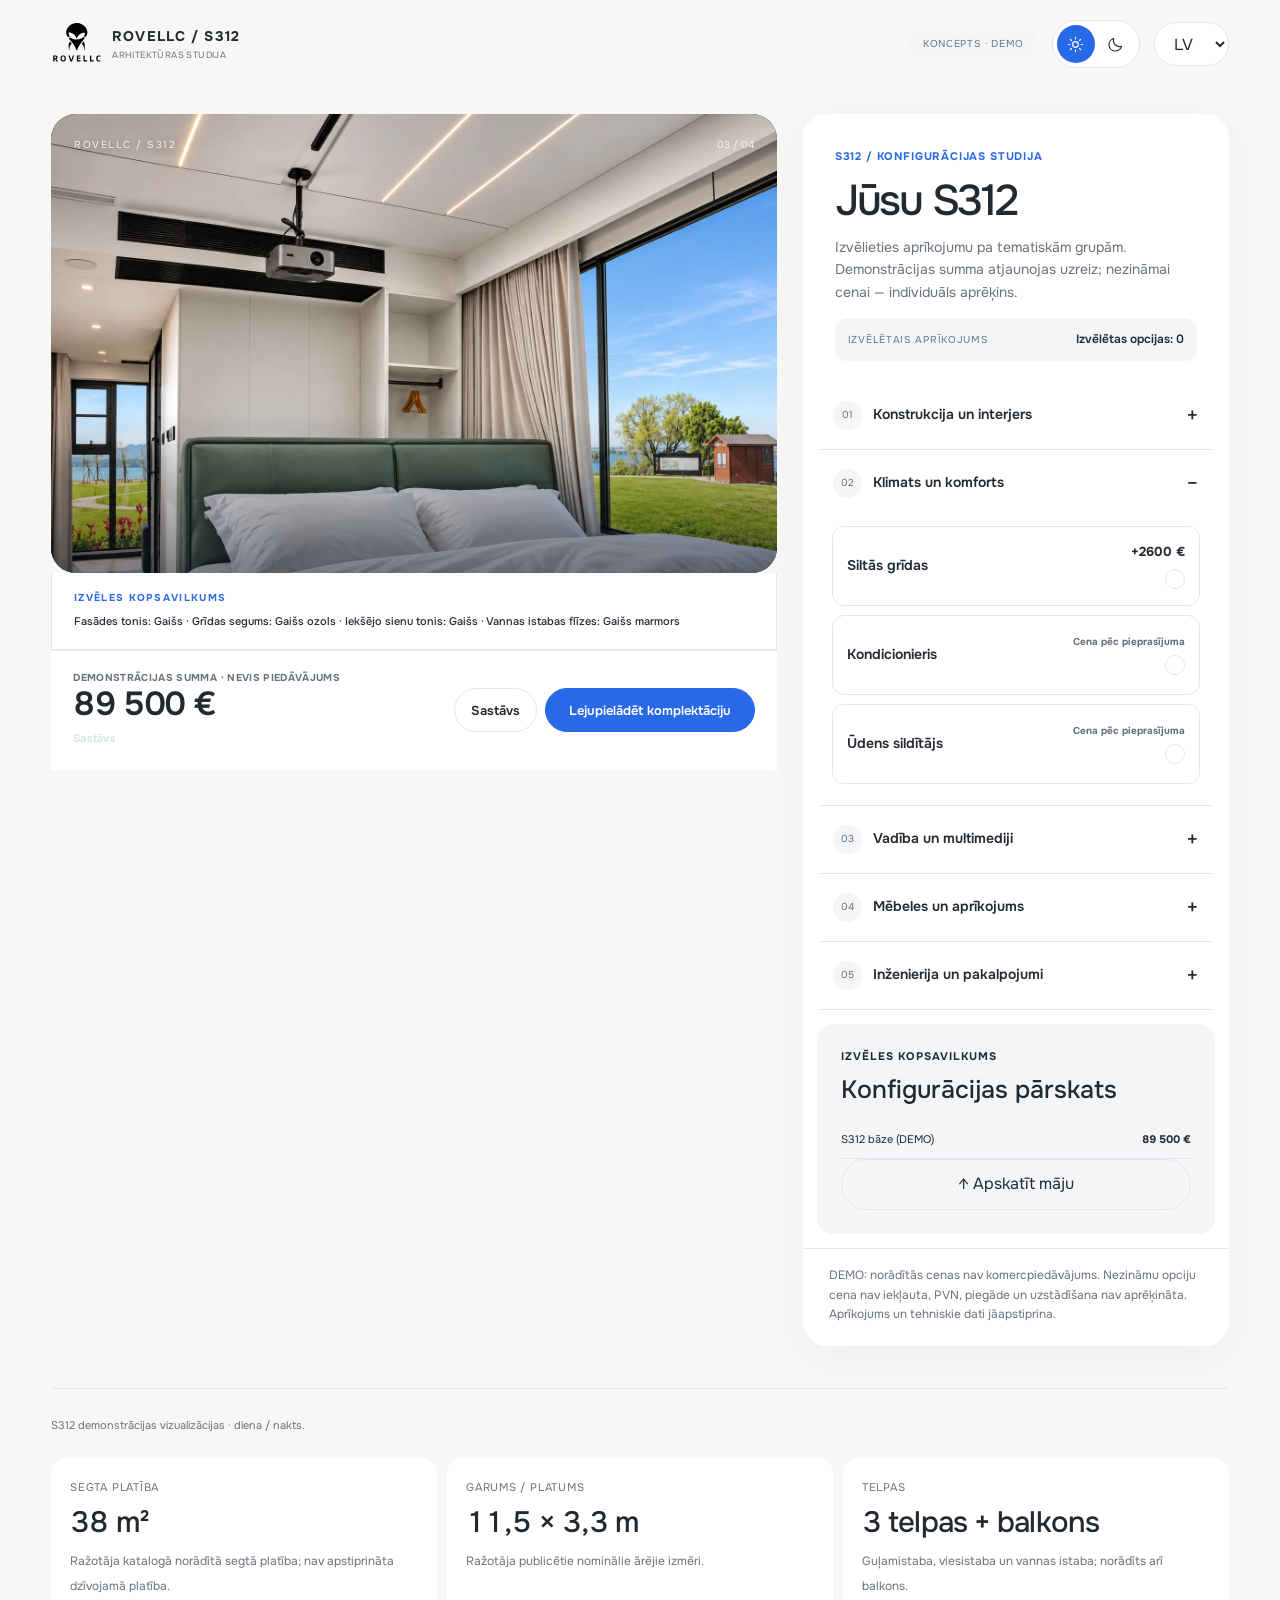
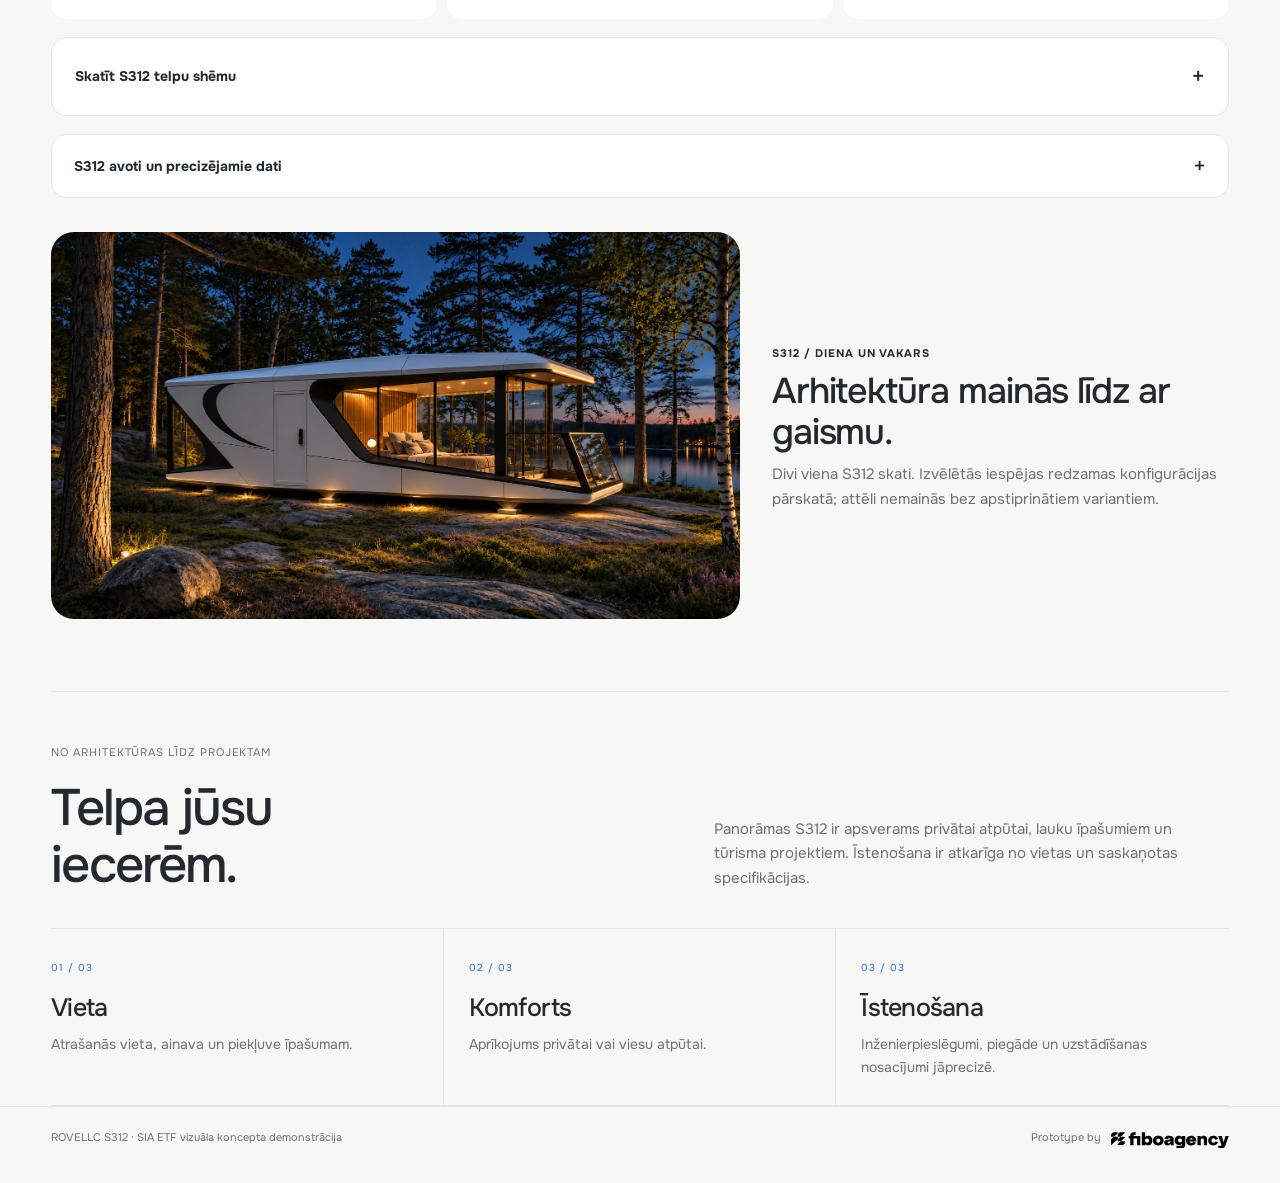
==== commit 6a29115e: "fix(S312): place order-layout styles after approved theme stylesheet" ====
--- a/prototype/index.html
+++ b/prototype/index.html
@@ -167,6 +167,9 @@
 @media(min-width:901px){#house{position:sticky;top:96px;z-index:5}.visual-rail-inner{position:static}}
 @media(max-width:600px){.finish-swatches{gap:6px}.finish-swatch{padding:5px}}
 
+</style>
+<link rel="stylesheet" href="./future-living.css">
+<style id="s312-order-layout-overrides">
 /* S312 order-first layout: one sticky visual + local price; supporting detail below configurator. */
 body{padding-bottom:0}
 .main-layout{margin-top:clamp(14px,2vw,28px);align-items:stretch}
@@ -217,7 +220,6 @@
  .post-config-details .facts{grid-template-columns:1fr 1fr}
 }
 </style>
-<link rel="stylesheet" href="./future-living.css">
 </head>
 <body>
 <header class="header"><div class="wrap header-wrap"><a class="brand" href="#top" aria-label="ROVELLC S312"><img src="./assets/brand/logo.svg" alt="ROVELLC"><span class="brand-copy"><strong>ROVELLC / S312</strong><span data-i18n="brandMeta">ARHITEKTŪRAS STUDIJA</span></span></a><div class="head-right"><span class="prototype-label" data-i18n="prototype">KONCEPTS · DEMO</span><div class="theme-toggle" role="group" aria-label="Site appearance"><button type="button" id="themeDay" aria-label="Day site theme" aria-pressed="true" title="DAY — site"><svg viewBox="0 0 24 24"><circle cx="12" cy="12" r="4"/><path d="M12 2v2m0 16v2M4.9 4.9l1.4 1.4m11.4 11.4 1.4 1.4M2 12h2m16 0h2M4.9 19.1l1.4-1.4M17.7 6.3l1.4-1.4"/></svg></button><button type="button" id="themeNight" aria-label="Night site theme" aria-pressed="false" title="NIGHT — site"><svg viewBox="0 0 24 24"><path d="M20.5 14.5A8.8 8.8 0 0 1 9.5 3.5 9 9 0 1 0 20.5 14.5Z"/></svg></button></div><select class="language" id="language" aria-label="Language"><option value="lv">LV</option><option value="ru">RU</option></select></div></div></header>
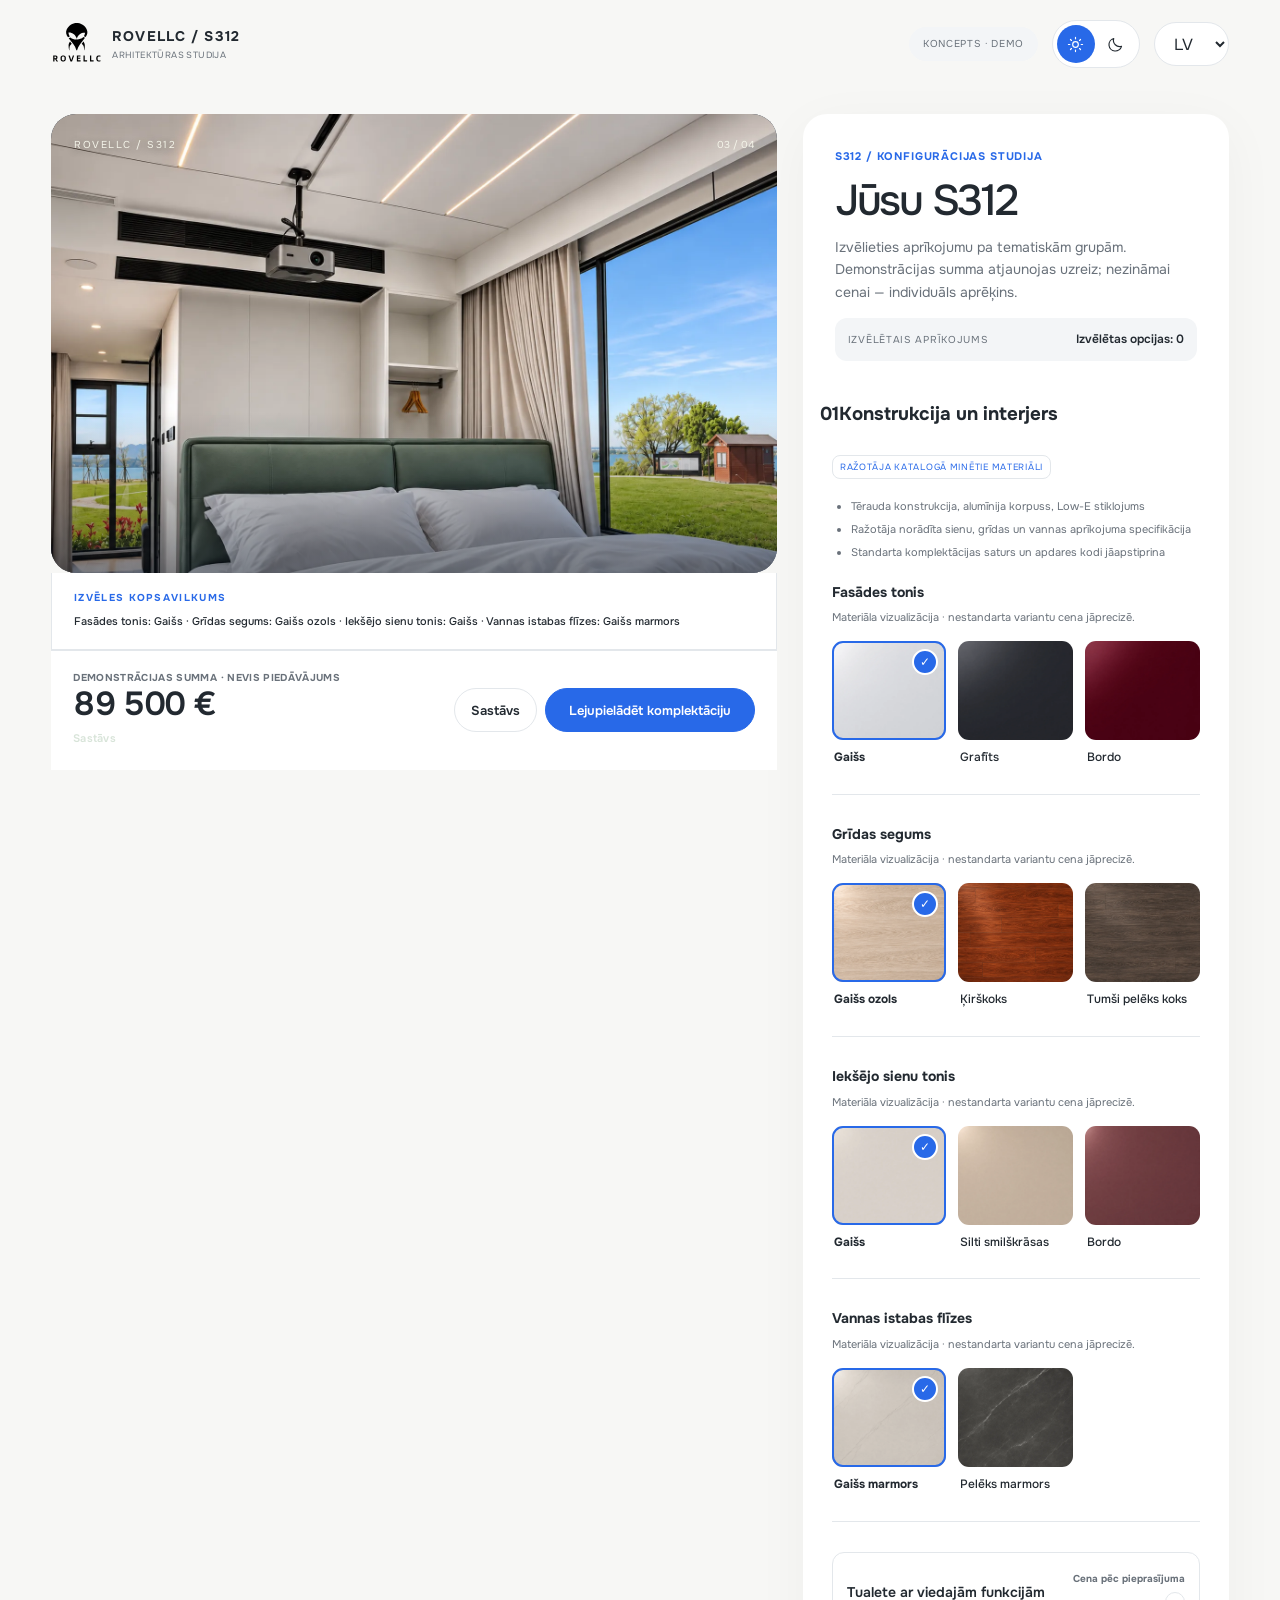
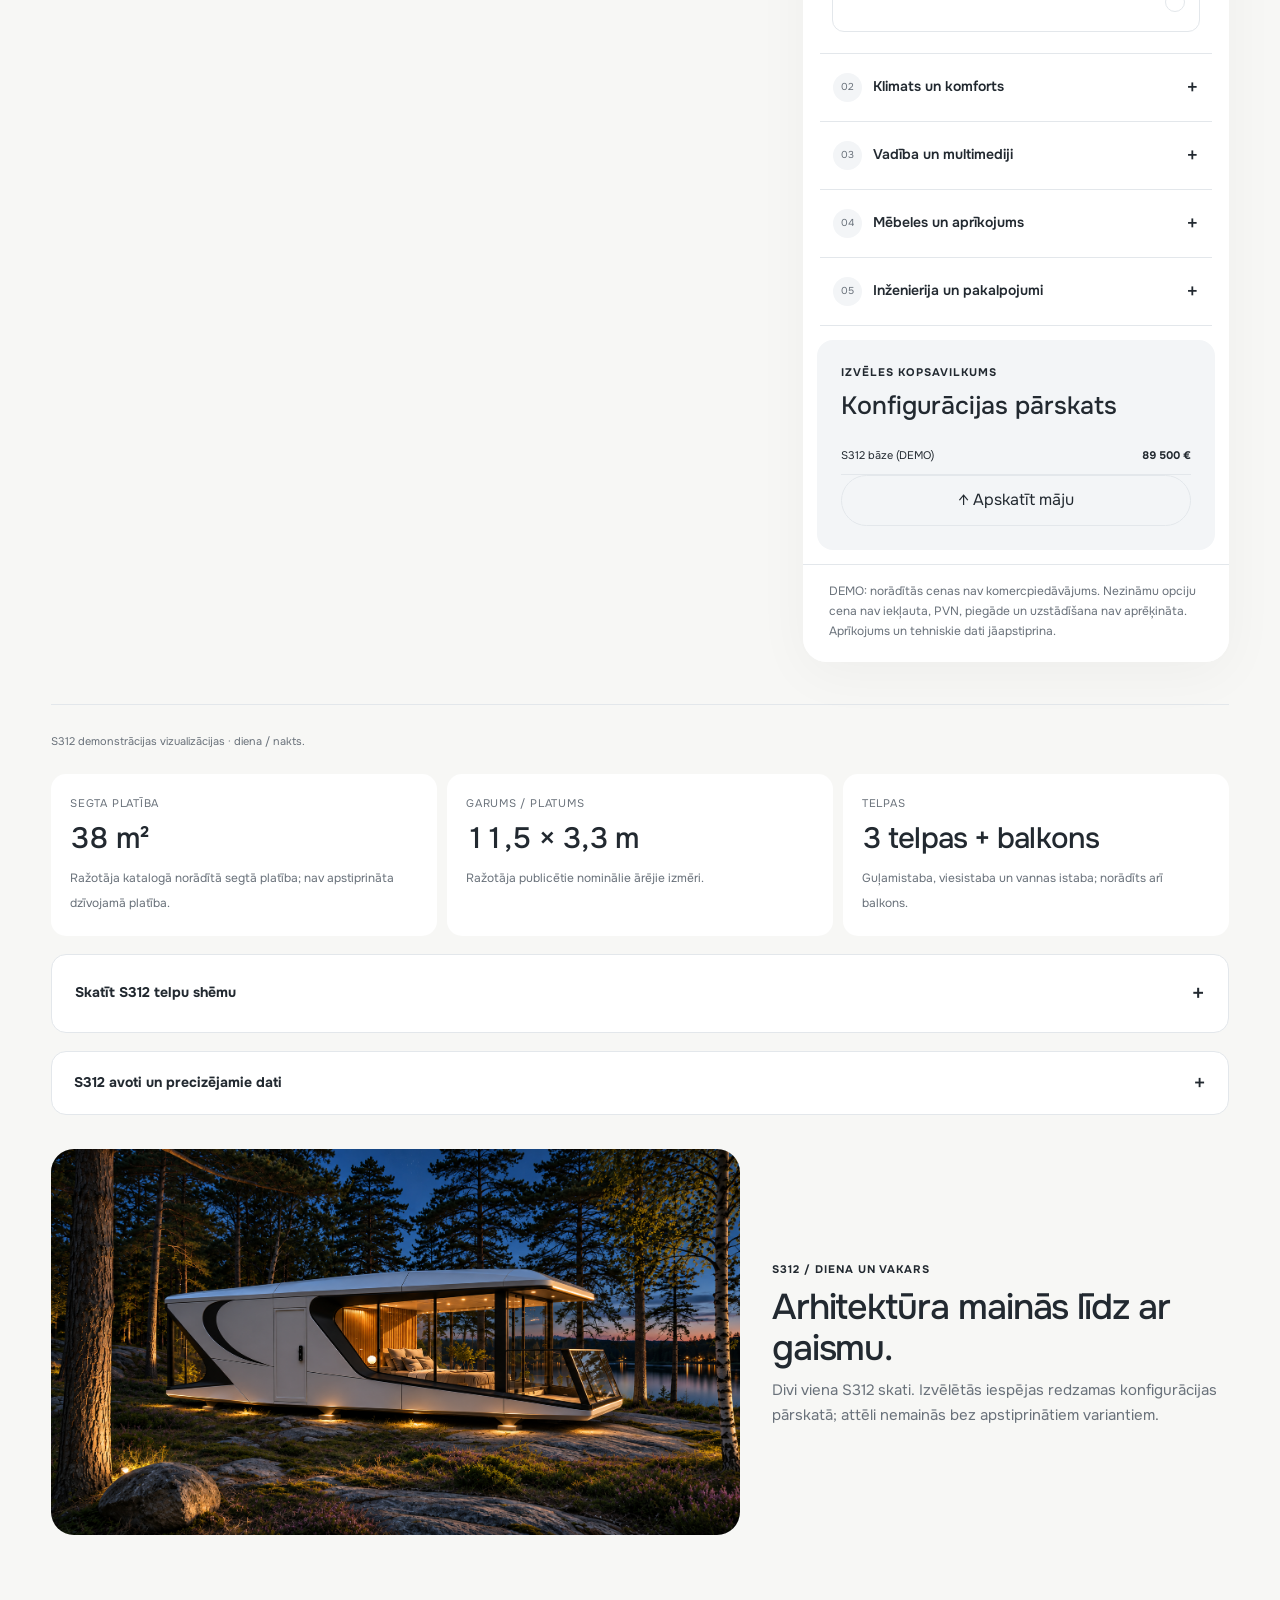
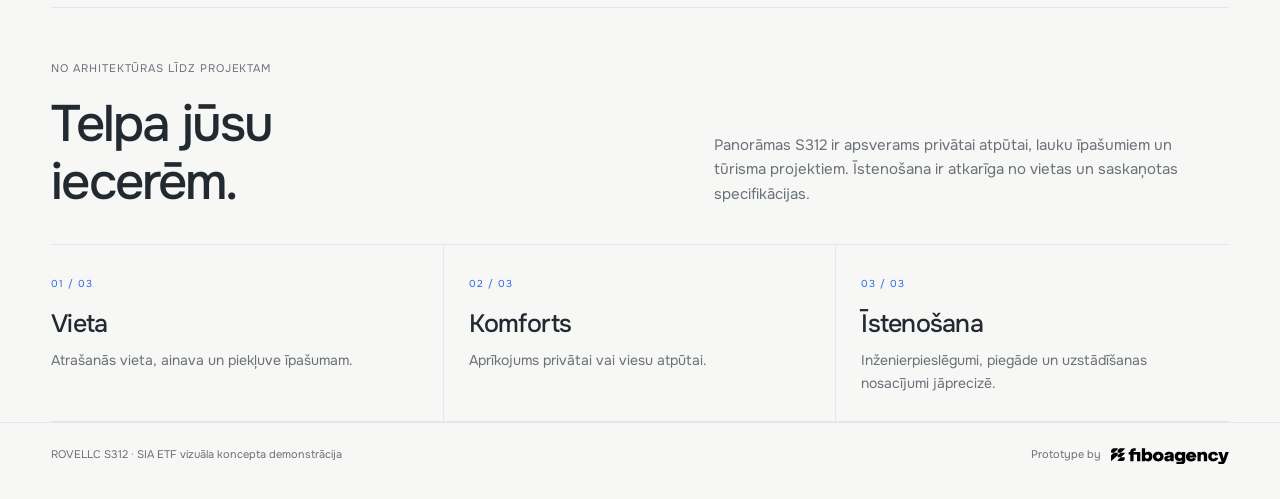
==== commit c0d552b8: "fix(S312): keep materials section permanently expanded" ====
--- a/prototype/index.html
+++ b/prototype/index.html
@@ -193,7 +193,7 @@
  .stage-column .price-overview{min-width:0}
  .stage-column .price-number{font-size:clamp(26px,2.6vw,36px)}
  .stage-column .price-actions{flex-wrap:wrap;justify-content:flex-start}
- .stage-column #priceDetails{position:absolute;top:calc(100% + 8px);bottom:auto;left:0;right:0;width:auto;max-height:55vh;overflow:auto;z-index:9}
+ .stage-column #priceDetails{position:absolute;top:auto;bottom:calc(var(--s312-pricebar-height, 120px) + 8px);left:0;right:0;width:auto;max-height:min(55vh,450px);overflow:auto;z-index:9}
  .visual-rail{flex:none;min-height:0}
  .visual-rail-inner{position:static}
 }
@@ -224,14 +224,15 @@
 <body>
 <header class="header"><div class="wrap header-wrap"><a class="brand" href="#top" aria-label="ROVELLC S312"><img src="./assets/brand/logo.svg" alt="ROVELLC"><span class="brand-copy"><strong>ROVELLC / S312</strong><span data-i18n="brandMeta">ARHITEKTŪRAS STUDIJA</span></span></a><div class="head-right"><span class="prototype-label" data-i18n="prototype">KONCEPTS · DEMO</span><div class="theme-toggle" role="group" aria-label="Site appearance"><button type="button" id="themeDay" aria-label="Day site theme" aria-pressed="true" title="DAY — site"><svg viewBox="0 0 24 24"><circle cx="12" cy="12" r="4"/><path d="M12 2v2m0 16v2M4.9 4.9l1.4 1.4m11.4 11.4 1.4 1.4M2 12h2m16 0h2M4.9 19.1l1.4-1.4M17.7 6.3l1.4-1.4"/></svg></button><button type="button" id="themeNight" aria-label="Night site theme" aria-pressed="false" title="NIGHT — site"><svg viewBox="0 0 24 24"><path d="M20.5 14.5A8.8 8.8 0 0 1 9.5 3.5 9 9 0 1 0 20.5 14.5Z"/></svg></button></div><select class="language" id="language" aria-label="Language"><option value="lv">LV</option><option value="ru">RU</option></select></div></div></header>
 <main class="wrap" id="top">
+<h1 class="sr-only" data-i18n="studioTitle">Jūsu S312</h1>
 <div class="main-layout"><div class="stage-column"><section class="stage" id="house" aria-label="ROVELLC S312 house image"><img id="imgDay" class="active" src="./assets/images/AA.webp" alt="S312 day rendering"><img id="imgNight" src="./assets/images/BB.webp" alt="S312 night rendering"><div class="stage-label">ROVELLC / S312</div><div class="stage-number">01 / 01</div><div class="stage-controls" role="group" aria-label="House image, independent of site theme"><button type="button" class="scene-toggle" id="sceneDay" aria-pressed="true"><svg viewBox="0 0 24 24"><circle cx="12" cy="12" r="4"/><path d="M12 2v2m0 16v2M2 12h2m16 0h2"/></svg><span data-i18n="sceneDay">Dienas kadrs</span></button><button type="button" class="scene-toggle" id="sceneNight" aria-pressed="false"><svg viewBox="0 0 24 24"><path d="M20.5 14.5A8.8 8.8 0 0 1 9.5 3.5 9 9 0 1 0 20.5 14.5Z"/></svg><span data-i18n="sceneNight">Nakts kadrs</span></button></div></section>
 <div class="left-selection" aria-live="polite" role="status"><span data-i18n="summaryLabel">IZVĒLES KOPSAVILKUMS</span><strong id="leftSelectionsText"></strong></div>
 <div class="pricebar" role="region" aria-label="Demo cost bar"><div class="pricebar-inner"><button type="button" class="price-overview" id="priceOverview" aria-controls="priceDetails" aria-expanded="false"><span class="price-caption" data-i18n="priceLabel">DEMONSTRĀCIJAS SUMMA · NEVIS PIEDĀVĀJUMS</span><span class="price-number"><span id="priceAmount">89 500 €</span><small id="plusQuote" hidden> + ?</small><span class="price-chevron" aria-hidden="true">⌃</span></span><span class="price-expand-label" data-i18n="detail">Sastāvs</span></button><div class="price-actions"><button type="button" id="togglePrice" aria-controls="priceDetails" aria-expanded="false" data-i18n="detail">Sastāvs</button><button class="price-action-primary" id="download" type="button" data-i18n="download">Lejupielādēt komplektāciju</button></div></div></div>
 <div id="priceDetails" role="region" aria-label="DEMO cenas sastāvs" hidden><button class="text-btn" id="closePriceDetails" type="button" aria-label="Aizvērt izmaksu sastāvu">×</button><strong data-i18n="priceDetailsTitle">DEMO cenas sastāvs</strong><div id="priceDetailLines"></div><p data-i18n="priceDetailNote">Izvēlētās opcijas ar nezināmu cenu nav iekļautas summā.</p></div>
 </div>
 <aside class="config-studio" id="config"><div class="studio-intro"><div class="eyebrow" data-i18n="studioEyebrow">S312 / KONFIGURĀCIJAS STUDIJA</div><h2 data-i18n="studioTitle">Jūsu S312</h2><p data-i18n="studioDesc">Izvēlieties aprīkojumu pa tematiskām grupām. Demonstrācijas summa atjaunojas uzreiz; nezināmai cenai — individuāls aprēķins.</p><div class="selection-summary" role="status" aria-live="polite"><span data-i18n="selectionLabel">IZVĒLĒTAIS APRĪKOJUMS</span><strong id="selectedCount">Izvēlētas opcijas: 0</strong></div></div>
-<details class="accordion"><summary><span class="step">01</span><strong data-i18n="group2">Konstrukcija un interjers</strong></summary><div class="acc-inner"><span class="source-pill" data-i18n="sourceClaim">RAŽOTĀJA KATALOGĀ MINĒTIE MATERIĀLI</span><ul class="included-list"><li data-i18n="included1">Tērauda konstrukcija, alumīnija korpuss, Low-E stiklojums</li><li data-i18n="included2">Ražotāja norādīta sienu, grīdas un vannas aprīkojuma specifikācija</li><li data-i18n="included3">Standarta komplektācijas saturs un apdares kodi jāapstiprina</li></ul><div id="finishOptions" class="finish-options"></div><div id="interiorOptions"></div></div></details>
-<details class="accordion" open><summary><span class="step">02</span><strong data-i18n="group3">Klimats un komforts</strong></summary><div class="acc-inner" id="climateOptions"></div></details>
+<section class="accordion accordion-fixed" id="materialsAccordion"><h3 class="fixed-accordion-heading"><span class="step">01</span><strong data-i18n="group2">Konstrukcija un interjers</strong></h3><div class="acc-inner"><span class="source-pill" data-i18n="sourceClaim">RAŽOTĀJA KATALOGĀ MINĒTIE MATERIĀLI</span><ul class="included-list"><li data-i18n="included1">Tērauda konstrukcija, alumīnija korpuss, Low-E stiklojums</li><li data-i18n="included2">Ražotāja norādīta sienu, grīdas un vannas aprīkojuma specifikācija</li><li data-i18n="included3">Standarta komplektācijas saturs un apdares kodi jāapstiprina</li></ul><div id="finishOptions" class="finish-options"></div><div id="interiorOptions"></div></div></section>
+<details class="accordion"><summary><span class="step">02</span><strong data-i18n="group3">Klimats un komforts</strong></summary><div class="acc-inner" id="climateOptions"></div></details>
 <details class="accordion"><summary><span class="step">03</span><strong data-i18n="group4">Vadība un multimediji</strong></summary><div class="acc-inner" id="controlOptions"></div></details>
 <details class="accordion"><summary><span class="step">04</span><strong data-i18n="group5">Mēbeles un aprīkojums</strong></summary><div class="acc-inner" id="furnitureOptions"></div></details>
 <details class="accordion"><summary><span class="step">05</span><strong data-i18n="group6">Inženierija un pakalpojumi</strong></summary><div class="acc-inner" id="engineeringOptions"></div></details>
@@ -425,7 +426,7 @@
 document.querySelector('.visual-rail')?.setAttribute('aria-label',tt.visualRailAria);
 document.querySelector('meta[name=theme-color]').content=state.theme==='day'?'#F7F7F5':'#141A24';
 for(const [group,container] of [['interior','interiorOptions'],['climate','climateOptions'],['control','controlOptions'],['furniture','furnitureOptions'],['engineering','engineeringOptions']]){$(container).replaceChildren(...definitions.filter(d=>d.group===group).map(d=>{const b=document.createElement('button');b.className='option-row';b.type='button';b.dataset.option=d.id;b.setAttribute('aria-pressed',String(!!state.selected[d.id]));b.setAttribute('aria-label',(state.lang==='ru'?d.ru:d.lv)+', '+(d.demo?money(d.cost)+' DEMO':tt.unknownPrice));const title=document.createElement('span');const name=document.createElement('strong');name.className='opt-name';name.textContent=state.lang==='ru'?d.ru:d.lv;title.append(name);const meta=document.createElement('span');meta.className='opt-meta';const price=document.createElement('span');price.className='opt-price'+(d.demo?'':' unknown');price.textContent=d.demo?'+'+money(d.cost):tt.unknownPrice;const check=document.createElement('span');check.className='mini-check';check.textContent=state.selected[d.id]?'✓':'';meta.append(price,check);b.append(title,meta);b.addEventListener('click',()=>{state.selected[d.id]=!state.selected[d.id];render();document.querySelector('[data-option="'+d.id+'"]')?.focus({preventScroll:true});$('liveNotice').textContent=(state.lang==='ru'?'Выбор обновлён. Демо-цена ':'Izvēle mainīta. DEMO summa ')+money(total())});return b}))}
-renderFinishOptions();updateVisual();const selected=definitions.filter(d=>state.selected[d.id]);$('leftSelectionsText').textContent=finishKeys.map(k=>(state.lang==='ru'?finishes[k].ru:finishes[k].lv)+': '+(state.lang==='ru'?finishItem(k).ru:finishItem(k).lv)).join(' · ')+(selected.length?' · '+(state.lang==='ru'?'Опций оборудования: ':'Aprīkojuma opcijas: ')+selected.length:'');$('selectedCount').textContent=tt.selectedCountUnit+': '+selected.length;$('companionImage').src=assetBase+(state.scene==='day'?'BB.webp':'AA.webp');$('companionImage').alt=state.lang==='ru'?(state.scene==='day'?'S312 — вечерний ракурс':'S312 — дневной ракурс'):(state.scene==='day'?'S312 — vakara skats':'S312 — dienas skats');document.querySelectorAll('details.accordion').forEach((node,index)=>{const group=['interior','climate','control','furniture','engineering'][index];const selectedInGroup=selected.filter(d=>d.group===group).length;let badge=node.querySelector('summary .selection-count');if(!badge){badge=document.createElement('span');badge.className='selection-count';badge.setAttribute('aria-hidden','true');node.querySelector('summary').appendChild(badge)}badge.hidden=selectedInGroup===0;badge.textContent=selectedInGroup?String(selectedInGroup):''});const lines=selected.filter(d=>d.demo).map(d=>{const x=document.createElement('div');x.className='sumline';const a=document.createElement('span');a.textContent=state.lang==='ru'?d.ru:d.lv;const b=document.createElement('strong');b.textContent='+'+money(d.cost);x.append(a,b);return x});$('selectedLines').replaceChildren(...lines);$('priceDetailLines').replaceChildren(...[(()=>{const x=document.createElement('div');x.className='sumline';x.innerHTML='<span>S312 DEMO</span><strong>89 500 €</strong>';return x})(),...lines.map(x=>x.cloneNode(true)),...selected.filter(d=>!d.demo).map(d=>{const x=document.createElement('div');x.className='sumline';const name=document.createElement('span');name.textContent=state.lang==='ru'?d.ru:d.lv;const status=document.createElement('strong');status.textContent=tt.unknownPrice;x.append(name,status);return x}),...unpricedFinishes().map(label=>{const x=document.createElement('div');x.className='sumline';const name=document.createElement('span');name.textContent=label;const price=document.createElement('strong');price.textContent=tt.unknownPrice;x.append(name,price);return x})]);$('priceAmount').textContent=money(total());$('plusQuote').hidden=count()===0;$('unknownSummary').hidden=count()===0;$('unknownSummary').textContent=tt.selectedUnknown+' ('+count()+'): '+[...selected.filter(d=>!d.demo).map(d=>state.lang==='ru'?d.ru:d.lv),...unpricedFinishes()].join(', ');persist();}
+renderFinishOptions();updateVisual();const selected=definitions.filter(d=>state.selected[d.id]);$('leftSelectionsText').textContent=finishKeys.map(k=>(state.lang==='ru'?finishes[k].ru:finishes[k].lv)+': '+(state.lang==='ru'?finishItem(k).ru:finishItem(k).lv)).join(' · ')+(selected.length?' · '+(state.lang==='ru'?'Опций оборудования: ':'Aprīkojuma opcijas: ')+selected.length:'');$('selectedCount').textContent=tt.selectedCountUnit+': '+selected.length;$('companionImage').src=assetBase+(state.scene==='day'?'BB.webp':'AA.webp');$('companionImage').alt=state.lang==='ru'?(state.scene==='day'?'S312 — вечерний ракурс':'S312 — дневной ракурс'):(state.scene==='day'?'S312 — vakara skats':'S312 — dienas skats');document.querySelectorAll('.accordion').forEach((node,index)=>{const group=['interior','climate','control','furniture','engineering'][index];const selectedInGroup=selected.filter(d=>d.group===group).length;const heading=node.querySelector('summary, .fixed-accordion-heading');let badge=heading.querySelector('.selection-count');if(!badge){badge=document.createElement('span');badge.className='selection-count';badge.setAttribute('aria-hidden','true');heading.appendChild(badge)}badge.hidden=selectedInGroup===0;badge.textContent=selectedInGroup?String(selectedInGroup):''});const lines=selected.filter(d=>d.demo).map(d=>{const x=document.createElement('div');x.className='sumline';const a=document.createElement('span');a.textContent=state.lang==='ru'?d.ru:d.lv;const b=document.createElement('strong');b.textContent='+'+money(d.cost);x.append(a,b);return x});$('selectedLines').replaceChildren(...lines);$('priceDetailLines').replaceChildren(...[(()=>{const x=document.createElement('div');x.className='sumline';x.innerHTML='<span>S312 DEMO</span><strong>89 500 €</strong>';return x})(),...lines.map(x=>x.cloneNode(true)),...selected.filter(d=>!d.demo).map(d=>{const x=document.createElement('div');x.className='sumline';const name=document.createElement('span');name.textContent=state.lang==='ru'?d.ru:d.lv;const status=document.createElement('strong');status.textContent=tt.unknownPrice;x.append(name,status);return x}),...unpricedFinishes().map(label=>{const x=document.createElement('div');x.className='sumline';const name=document.createElement('span');name.textContent=label;const price=document.createElement('strong');price.textContent=tt.unknownPrice;x.append(name,price);return x})]);$('priceAmount').textContent=money(total());$('plusQuote').hidden=count()===0;$('unknownSummary').hidden=count()===0;$('unknownSummary').textContent=tt.selectedUnknown+' ('+count()+'): '+[...selected.filter(d=>!d.demo).map(d=>state.lang==='ru'?d.ru:d.lv),...unpricedFinishes()].join(', ');persist();}
 function siteTheme(next,source){if(state.theme===next)return;const change=()=>{state.theme=next;render()};if(window.matchMedia('(prefers-reduced-motion:reduce)').matches){change();return}const root=document.documentElement;if(typeof document.startViewTransition==='function'){const r=source.getBoundingClientRect();root.style.setProperty('--theme-x',r.left+r.width/2+'px');root.style.setProperty('--theme-y',r.top+r.height/2+'px');root.classList.add('theme-reveal');try{const trans=document.startViewTransition(change);trans.finished.catch(()=>{}).finally(()=>{root.classList.remove('theme-reveal');root.style.removeProperty('--theme-x');root.style.removeProperty('--theme-y')})}catch(e){root.classList.remove('theme-reveal');change()}}else{root.classList.add('theme-fallback');void root.offsetHeight;change();setTimeout(()=>root.classList.remove('theme-fallback'),580)}}
 $('themeDay').addEventListener('click',()=>siteTheme('day',$('themeDay')));$('themeNight').addEventListener('click',()=>siteTheme('night',$('themeNight')));$('sceneDay').addEventListener('click',()=>{state.scene='day';render()});$('sceneNight').addEventListener('click',()=>{state.scene='night';render()});
 $('miniSceneDay').addEventListener('click',()=>{state.scene='day';render()});
@@ -437,6 +438,7 @@
 let stageVisible=true;let studioVisible=false;const refreshJump=()=>{const vh=window.visualViewport?.height||window.innerHeight;const visible=window.innerWidth<=600&&vh>=630&&!stageVisible&&studioVisible;$('mobilePreview').classList.toggle('visible',visible)};new IntersectionObserver(e=>{stageVisible=e[0].isIntersecting;refreshJump()},{threshold:.12}).observe($('house'));new IntersectionObserver(e=>{studioVisible=e[0].isIntersecting;refreshJump()},{threshold:0}).observe($('config'));window.addEventListener('resize',refreshJump);window.visualViewport?.addEventListener('resize',refreshJump);
 let finishScrollBusy=false;window.addEventListener('scroll',()=>{if(finishScrollBusy)return;finishScrollBusy=true;requestAnimationFrame(()=>{finishScrollBusy=false;detectActiveFinish()})},{passive:true});
 function setPriceDetails(open){
+ const localBar=document.querySelector('.stage-column .pricebar');if(open&&localBar)$('priceDetails').style.setProperty('--s312-pricebar-height',localBar.getBoundingClientRect().height+'px');
  $('priceDetails').hidden=!open;
  $('togglePrice').setAttribute('aria-expanded',String(open));
  $('priceOverview').setAttribute('aria-expanded',String(open));
--- a/prototype/future-living.css
+++ b/prototype/future-living.css
@@ -372,3 +372,114 @@
 @media(prefers-reduced-motion:reduce) {
   .stage img{transition:none}
 }
+
+/* 11. S312 Material Gallery — architectural samples, not ecommerce tiles.
+ * Selection remains a native button with aria-checked managed by existing JS.
+ * Use the product-gallery blue sparingly: only the selected sample and focus.
+ */
+.finish-options {
+  gap:30px;
+  margin:20px 0 30px;
+}
+.finish-block {
+  padding-bottom:26px;
+}
+.finish-title {
+  font-size:14px;
+  line-height:1.4;
+  margin-bottom:7px;
+}
+.finish-note {
+  font-size:11px;
+  line-height:1.55;
+  margin-bottom:15px;
+}
+.finish-swatches {
+  grid-template-columns:repeat(3,minmax(0,1fr));
+  gap:12px;
+}
+.finish-swatch {
+  position:relative;
+  display:flex;
+  flex-direction:column;
+  min-width:0;
+  padding:0;
+  border:0;
+  border-radius:12px;
+  background:transparent;
+  color:var(--ink);
+  text-align:left;
+  box-shadow:none;
+  cursor:pointer;
+}
+.finish-swatch[aria-checked="true"] {
+  border:0;
+  background:transparent;
+  box-shadow:none;
+}
+.finish-swatch img {
+  display:block;
+  width:100%;
+  aspect-ratio:1.16;
+  height:auto;
+  object-fit:cover;
+  border-radius:11px;
+  background:var(--soft);
+  outline:2px solid transparent;
+  outline-offset:-2px;
+  transition:outline-color .18s ease,filter .18s ease;
+}
+.finish-swatch[aria-checked="true"] img {
+  outline-color:var(--action);
+}
+.finish-swatch[aria-checked="true"]::after {
+  content:"✓";
+  position:absolute;
+  top:8px;
+  right:8px;
+  z-index:1;
+  display:grid;
+  place-items:center;
+  width:22px;
+  height:22px;
+  border:2px solid var(--surface);
+  border-radius:50%;
+  background:var(--action);
+  color:var(--actionText);
+  font-family:Arial,Helvetica,sans-serif;
+  font-size:12px;
+  font-weight:700;
+  line-height:1;
+  pointer-events:none;
+}
+.finish-swatch span {
+  display:block;
+  padding:9px 2px 2px;
+  font-size:12px;
+  font-weight:500;
+  line-height:1.4;
+  overflow-wrap:anywhere;
+}
+.finish-swatch[aria-checked="true"] span {
+  font-weight:700;
+}
+.finish-swatch:focus-visible {
+  outline:3px solid var(--focus);
+  outline-offset:4px;
+  border-radius:12px;
+}
+@media(hover:hover) and (pointer:fine) {
+  .finish-swatch:not([aria-checked="true"]):hover img {
+    filter:brightness(.97);
+  }
+}
+@media(max-width:600px) {
+  .finish-options {gap:27px;margin:17px 0 26px}
+  .finish-title {font-size:14px}
+  .finish-swatches {grid-template-columns:repeat(2,minmax(0,1fr));gap:12px}
+  .finish-swatch img {aspect-ratio:1.2}
+  .finish-swatch span {font-size:12px;padding-top:8px}
+}
+@media(prefers-reduced-motion:reduce) {
+  .finish-swatch img {transition:none}
+}
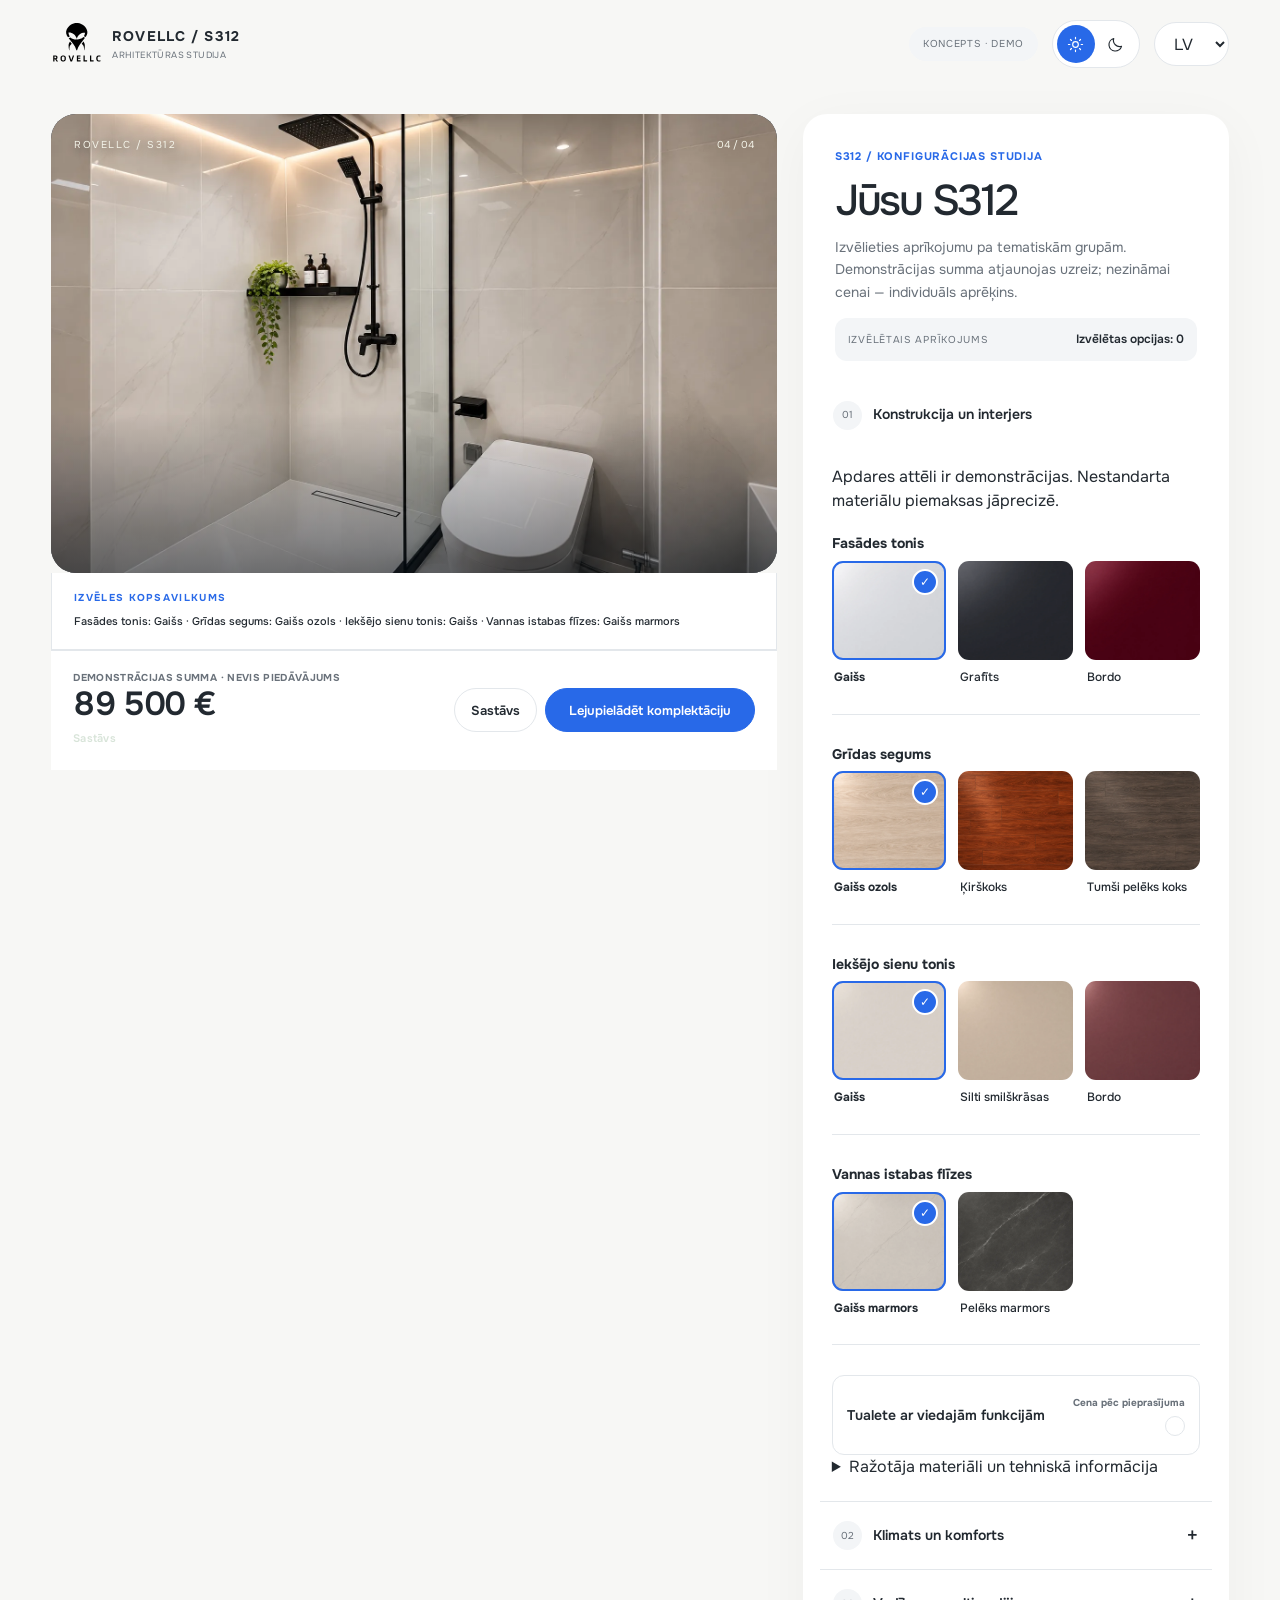
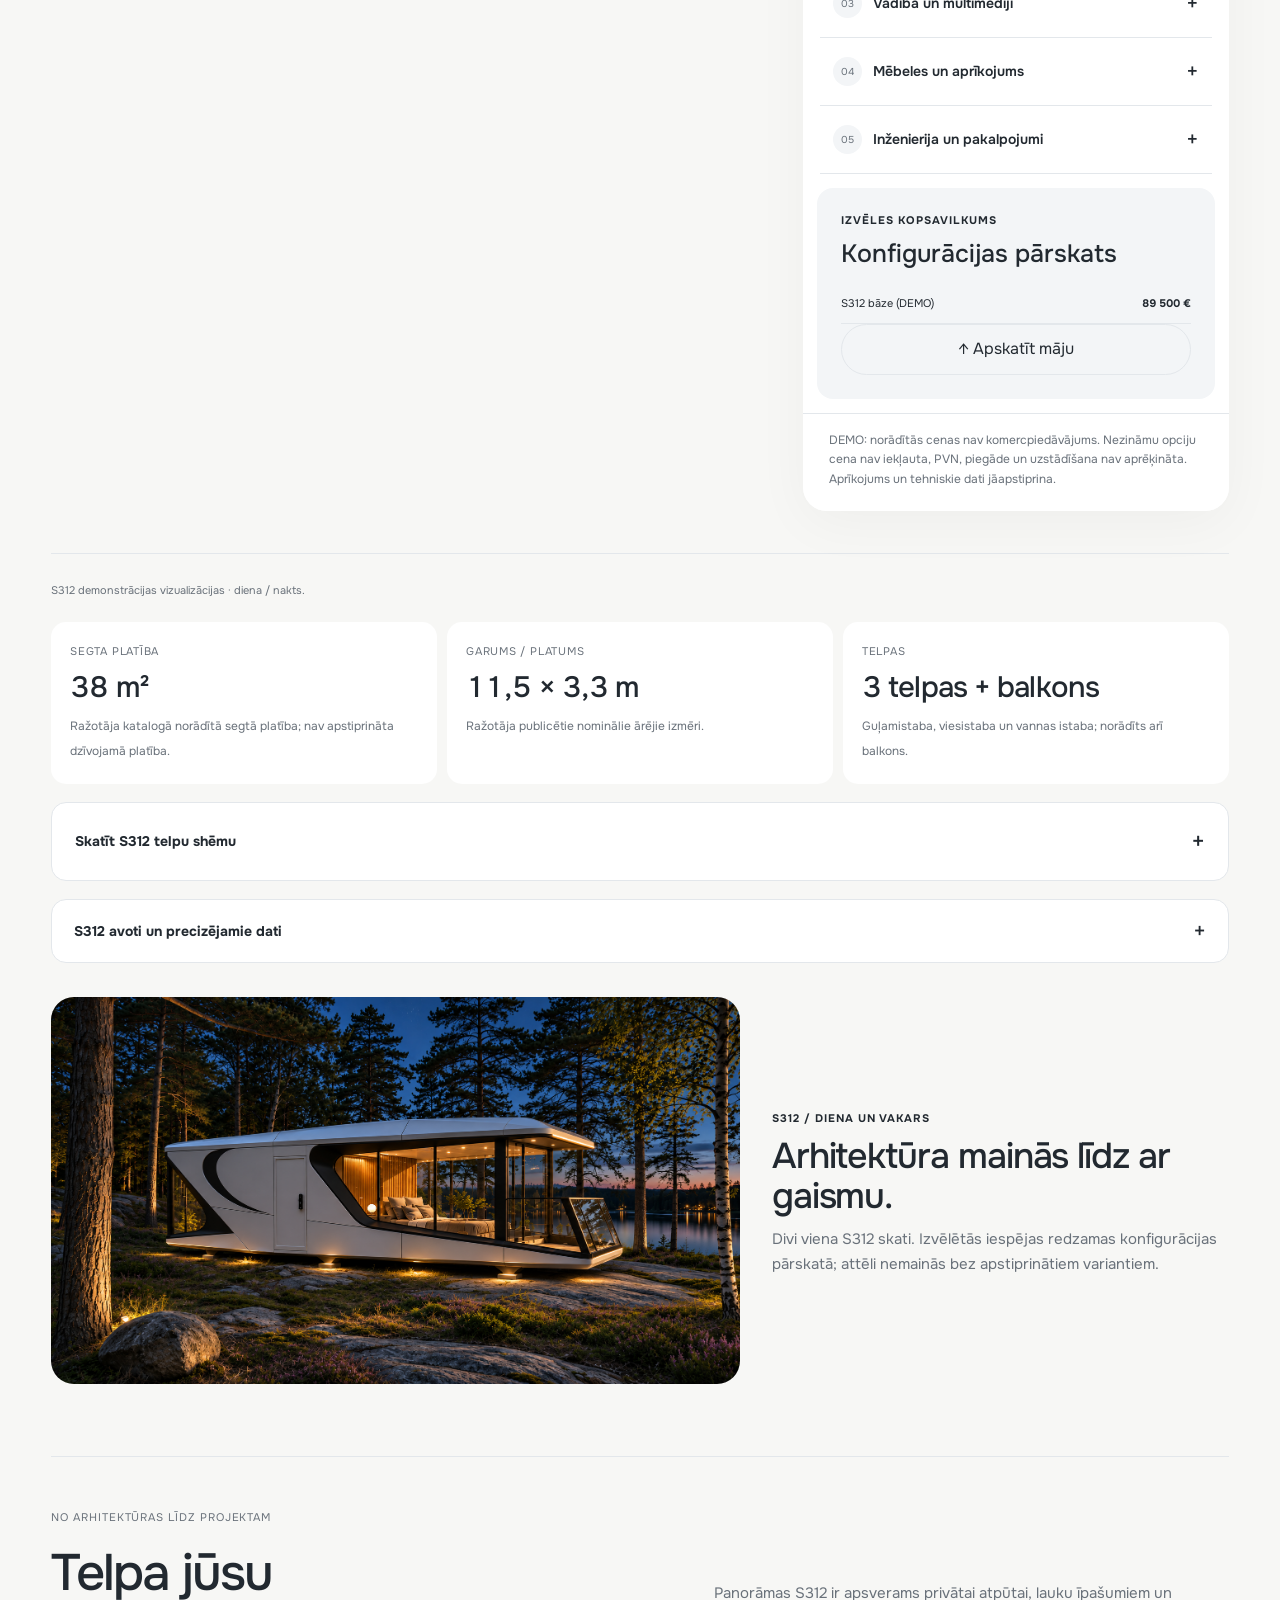
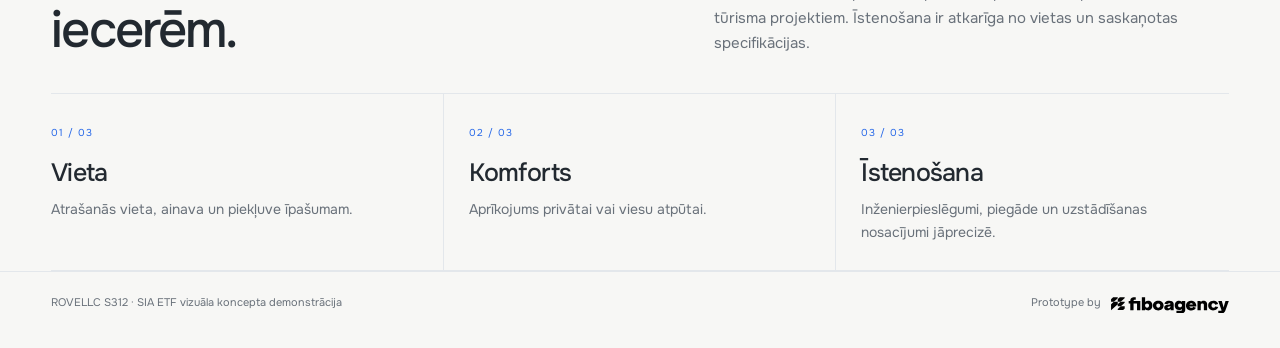
==== commit 1e1abb0d: "feat(S312): mobile material preview with expandable dock and context-safe scroll" ====
--- a/prototype/index.html
+++ b/prototype/index.html
@@ -149,7 +149,6 @@
  .price-actions #download{min-width:118px;max-width:123px;font-size:11px;padding:8px 6px}
  .price-caption{font-size:9px}
 }
-@media(max-height:629px) and (max-width:600px){.mobile-preview{display:none!important}}
 @media(prefers-reduced-motion:reduce){.mobile-preview{transition:none}}
 
 /* S312 materials: additive to all existing configuration options. */
@@ -231,7 +230,7 @@
 <div id="priceDetails" role="region" aria-label="DEMO cenas sastāvs" hidden><button class="text-btn" id="closePriceDetails" type="button" aria-label="Aizvērt izmaksu sastāvu">×</button><strong data-i18n="priceDetailsTitle">DEMO cenas sastāvs</strong><div id="priceDetailLines"></div><p data-i18n="priceDetailNote">Izvēlētās opcijas ar nezināmu cenu nav iekļautas summā.</p></div>
 </div>
 <aside class="config-studio" id="config"><div class="studio-intro"><div class="eyebrow" data-i18n="studioEyebrow">S312 / KONFIGURĀCIJAS STUDIJA</div><h2 data-i18n="studioTitle">Jūsu S312</h2><p data-i18n="studioDesc">Izvēlieties aprīkojumu pa tematiskām grupām. Demonstrācijas summa atjaunojas uzreiz; nezināmai cenai — individuāls aprēķins.</p><div class="selection-summary" role="status" aria-live="polite"><span data-i18n="selectionLabel">IZVĒLĒTAIS APRĪKOJUMS</span><strong id="selectedCount">Izvēlētas opcijas: 0</strong></div></div>
-<section class="accordion accordion-fixed" id="materialsAccordion"><h3 class="fixed-accordion-heading"><span class="step">01</span><strong data-i18n="group2">Konstrukcija un interjers</strong></h3><div class="acc-inner"><span class="source-pill" data-i18n="sourceClaim">RAŽOTĀJA KATALOGĀ MINĒTIE MATERIĀLI</span><ul class="included-list"><li data-i18n="included1">Tērauda konstrukcija, alumīnija korpuss, Low-E stiklojums</li><li data-i18n="included2">Ražotāja norādīta sienu, grīdas un vannas aprīkojuma specifikācija</li><li data-i18n="included3">Standarta komplektācijas saturs un apdares kodi jāapstiprina</li></ul><div id="finishOptions" class="finish-options"></div><div id="interiorOptions"></div></div></section>
+<section class="accordion accordion-fixed" id="materialsAccordion"><h3 class="fixed-accordion-heading"><span class="step">01</span><strong data-i18n="group2">Konstrukcija un interjers</strong></h3><div class="acc-inner"><p class="material-pricing-note" data-i18n="materialPricingNote">Materiālu attēli ir demonstrācijas. Nestandarta variantu cenas precizējamas.</p><div id="finishOptions" class="finish-options"></div><div id="interiorOptions"></div><details class="material-specs"><summary data-i18n="materialSpecsTitle">Ražotāja materiāli un specifikācija</summary><div class="material-specs-body"><span class="source-pill" data-i18n="sourceClaim">RAŽOTĀJA KATALOGĀ MINĒTIE MATERIĀLI</span><ul class="included-list"><li data-i18n="included1">Tērauda konstrukcija, alumīnija korpuss, Low-E stiklojums</li><li data-i18n="included2">Ražotāja norādīta sienu, grīdas un vannas aprīkojuma specifikācija</li><li data-i18n="included3">Standarta komplektācijas saturs un apdares kodi jāapstiprina</li></ul></div></details></div></section>
 <details class="accordion"><summary><span class="step">02</span><strong data-i18n="group3">Klimats un komforts</strong></summary><div class="acc-inner" id="climateOptions"></div></details>
 <details class="accordion"><summary><span class="step">03</span><strong data-i18n="group4">Vadība un multimediji</strong></summary><div class="acc-inner" id="controlOptions"></div></details>
 <details class="accordion"><summary><span class="step">04</span><strong data-i18n="group5">Mēbeles un aprīkojums</strong></summary><div class="acc-inner" id="furnitureOptions"></div></details>
@@ -246,11 +245,15 @@
 </main>
 <footer class="wrap footer"><span data-i18n="footer">ROVELLC S312 · SIA ETF vizuāla koncepta demonstrācija</span><a class="agency" href="https://fiboagency.com/" target="_blank" rel="noopener noreferrer"><span>Prototype by</span><img src="./assets/brand/fibo-wordmark.svg" alt="Fibo Agency"></a></footer>
 <div class="mobile-preview" id="mobilePreview" role="region" aria-label="S312 mājas priekšskatījums">
-<button id="mobileJump" class="mobile-preview-house" type="button" aria-label="Apskatīt S312 attēlu pilnā izmērā">
-<img id="jumpThumb" src="./assets/images/AA.webp" alt=""><span>ROVELLC <strong>S312</strong></span></button>
+<button id="mobilePreviewExpand" class="mobile-preview-house" type="button" aria-controls="mobilePreviewLarge" aria-expanded="false" aria-label="Palielināt izvēlētā materiāla attēlu">
+<img id="jumpThumb" src="./assets/images/AA.webp" alt=""><span>ROVELLC <strong>S312</strong><small id="mobilePreviewHint">Palielināt attēlu</small></span></button>
 <div class="mobile-preview-scenes" role="group" aria-label="S312 attēla apgaismojums">
 <button id="miniSceneDay" type="button" aria-pressed="true" aria-label="Dienas kadrs" title="Diena">☀</button>
 <button id="miniSceneNight" type="button" aria-pressed="false" aria-label="Nakts kadrs" title="Nakts">☾</button>
+</div>
+<div class="mobile-preview-large" id="mobilePreviewLarge" hidden>
+<img id="mobileLargeImage" src="./assets/images/AA.webp" alt="S312" decoding="async">
+<button id="mobileJump" class="mobile-preview-goto" type="button" data-i18n="mobileJumpText">Apskatīt lielo attēlu</button>
 </div></div>
 <div id="liveNotice" class="sr-only" aria-live="polite" role="status"></div>
 <style>.sr-only{position:absolute;clip:rect(0 0 0 0);clip-path:inset(50%);width:1px;height:1px;white-space:nowrap;overflow:hidden}</style>
@@ -297,7 +300,7 @@
  closePriceAria:'Закрыть состав стоимости',
  themeGroupAria:'Тема оформления сайта',themeDayAria:'Светлая тема сайта',themeNightAria:'Тёмная тема сайта',
  sceneGroupAria:'Освещение изображения дома',sceneDayAria:'Дневное изображение S312',sceneNightAria:'Ночное изображение S312',
- houseImageAria:'Изображение модульного дома S312',visualRailAria:'Дневной и ночной виды S312',mobilePreviewAria:'Закреплённое превью дома S312',mobileJumpAria:'Посмотреть большое изображение S312',
+ houseImageAria:'Изображение модульного дома S312',visualRailAria:'Дневной и ночной виды S312',mobilePreviewAria:'Закреплённое превью дома S312',mobileJumpAria:'Посмотреть большое изображение S312',mobileJumpText:'Посмотреть большое фото',mobilePreviewExpand:'Увеличить изображение выбранного материала',mobilePreviewCollapse:'Свернуть изображение',previewExpandHint:'Увеличить фото',previewCollapseHint:'Свернуть фото',materialPricingNote:'Изображения отделки демонстрационные. Доплаты за нестандартные материалы уточняются.',materialSpecsTitle:'Материалы и технические сведения производителя',
  languageAria:'Язык интерфейса',factsAria:'Характеристики S312',planImageAlt:'Упрощённая схема планировки S312',
  evidenceSummary:'Источники и технические ограничения S312',priceBarAria:'Демонстрационная стоимость S312',
  txtTitle:'ROVELLC S312 — ДЕМОНСТРАЦИОННАЯ КОМПЛЕКТАЦИЯ',txtModel:'Модель',
@@ -326,7 +329,7 @@
  closePriceAria:'Aizvērt izmaksu sastāvu',
  themeGroupAria:'Vietnes noformējuma režīms',themeDayAria:'Vietnes dienas režīms',themeNightAria:'Vietnes nakts režīms',
  sceneGroupAria:'Mājas attēla apgaismojums',sceneDayAria:'S312 dienas attēls',sceneNightAria:'S312 nakts attēls',
- houseImageAria:'S312 moduļu mājas attēls',visualRailAria:'S312 dienas un nakts skati',mobilePreviewAria:'Piestiprināts S312 mājas priekšskatījums',mobileJumpAria:'Skatīt lielo S312 attēlu',
+ houseImageAria:'S312 moduļu mājas attēls',visualRailAria:'S312 dienas un nakts skati',mobilePreviewAria:'Piestiprināts S312 mājas priekšskatījums',mobileJumpAria:'Skatīt lielo S312 attēlu',mobileJumpText:'Skatīt lielo attēlu',mobilePreviewExpand:'Palielināt izvēlētā materiāla attēlu',mobilePreviewCollapse:'Samazināt attēlu',previewExpandHint:'Palielināt attēlu',previewCollapseHint:'Samazināt attēlu',materialPricingNote:'Apdares attēli ir demonstrācijas. Nestandarta materiālu piemaksas jāprecizē.',materialSpecsTitle:'Ražotāja materiāli un tehniskā informācija',
  languageAria:'Saskarnes valoda',factsAria:'S312 raksturlielumi',planImageAlt:'Vienkāršota S312 telpu shēma',
  priceBarAria:'S312 demonstrācijas summa',
  txtTitle:'ROVELLC S312 — DEMONSTRĀCIJAS KOMPLEKTĀCIJA',txtModel:'Modelis',
@@ -372,7 +375,6 @@
  for(const key of finishKeys){
   const info=finishes[key],part=document.createElement('section');part.className='finish-block';part.dataset.finishSection=key;
   const title=document.createElement('h4');title.className='finish-title';title.id='finish-title-'+key;title.textContent=state.lang==='ru'?info.ru:info.lv;
-  const note=document.createElement('p');note.className='finish-note';note.textContent=state.lang==='ru'?'Визуализация материала · стоимость уточняется для нестандартных вариантов.':'Materiāla vizualizācija · nestandarta variantu cena jāprecizē.';
   const swatches=document.createElement('div');swatches.className='finish-swatches';swatches.setAttribute('role','radiogroup');swatches.setAttribute('aria-labelledby',title.id);
   info.items.forEach((item,index)=>{
    const b=document.createElement('button');b.className='finish-swatch';b.type='button';b.setAttribute('role','radio');b.setAttribute('aria-checked',String(state.finish[key]===item.id));b.dataset.finishChoice=key+'-'+item.id;
@@ -383,7 +385,7 @@
    b.addEventListener('keydown',e=>{if(!['ArrowLeft','ArrowRight','ArrowUp','ArrowDown'].includes(e.key))return;e.preventDefault();const dir=(e.key==='ArrowLeft'||e.key==='ArrowUp')?-1:1;choose(info.items[(index+dir+info.items.length)%info.items.length].id)});
    swatches.append(b);
   });
-  part.append(title,note,swatches);nodes.push(part);
+  part.append(title,swatches);nodes.push(part);
  }
  $('finishOptions').replaceChildren(...nodes);
 }
@@ -395,6 +397,7 @@
  $('imgDay').classList.toggle('active',!exterior||state.scene==='day');
  $('imgNight').classList.toggle('active',exterior&&state.scene==='night');
  $('jumpThumb').src=assetBase+file;
+ $('mobileLargeImage').src=assetBase+file;
  document.querySelector('.stage-controls').hidden=!exterior;
  document.querySelector('.mobile-preview-scenes').hidden=!exterior;
  document.querySelector('.stage-number').textContent=String(finishKeys.indexOf(key)+1).padStart(2,'0')+' / 04';
@@ -402,12 +405,18 @@
  $('imgDay').alt=label+(exterior?(state.lang==='ru'?' — день':' — diena'):'');
  $('imgNight').alt=exterior?label+(state.lang==='ru'?' — ночь':' — nakts'):'';
  $('house').setAttribute('aria-label',label);
+ $('mobileLargeImage').alt=label;
 }
 function detectActiveFinish(){
+ // Scroll-driven photos only apply while the material gallery occupies
+ // the reading line. Outside this zone preserve the user's last material.
  const y=Math.min(window.innerHeight*.4,300);
+ const bounds=$('finishOptions').getBoundingClientRect();
+ if(bounds.top>y||bounds.bottom<y)return;
  let active=state.visual;
  for(const section of document.querySelectorAll('[data-finish-section]')){
-  const r=section.getBoundingClientRect();if(r.height>0&&r.top<=y&&r.bottom>=y){active=section.dataset.finishSection;break}
+  const r=section.getBoundingClientRect();
+  if(r.height>0&&r.top<=y&&r.bottom>=y){active=section.dataset.finishSection;break}
  }
  if(active!==state.visual){state.visual=active;updateVisual()}
 }
@@ -426,7 +435,7 @@
 document.querySelector('.visual-rail')?.setAttribute('aria-label',tt.visualRailAria);
 document.querySelector('meta[name=theme-color]').content=state.theme==='day'?'#F7F7F5':'#141A24';
 for(const [group,container] of [['interior','interiorOptions'],['climate','climateOptions'],['control','controlOptions'],['furniture','furnitureOptions'],['engineering','engineeringOptions']]){$(container).replaceChildren(...definitions.filter(d=>d.group===group).map(d=>{const b=document.createElement('button');b.className='option-row';b.type='button';b.dataset.option=d.id;b.setAttribute('aria-pressed',String(!!state.selected[d.id]));b.setAttribute('aria-label',(state.lang==='ru'?d.ru:d.lv)+', '+(d.demo?money(d.cost)+' DEMO':tt.unknownPrice));const title=document.createElement('span');const name=document.createElement('strong');name.className='opt-name';name.textContent=state.lang==='ru'?d.ru:d.lv;title.append(name);const meta=document.createElement('span');meta.className='opt-meta';const price=document.createElement('span');price.className='opt-price'+(d.demo?'':' unknown');price.textContent=d.demo?'+'+money(d.cost):tt.unknownPrice;const check=document.createElement('span');check.className='mini-check';check.textContent=state.selected[d.id]?'✓':'';meta.append(price,check);b.append(title,meta);b.addEventListener('click',()=>{state.selected[d.id]=!state.selected[d.id];render();document.querySelector('[data-option="'+d.id+'"]')?.focus({preventScroll:true});$('liveNotice').textContent=(state.lang==='ru'?'Выбор обновлён. Демо-цена ':'Izvēle mainīta. DEMO summa ')+money(total())});return b}))}
-renderFinishOptions();updateVisual();const selected=definitions.filter(d=>state.selected[d.id]);$('leftSelectionsText').textContent=finishKeys.map(k=>(state.lang==='ru'?finishes[k].ru:finishes[k].lv)+': '+(state.lang==='ru'?finishItem(k).ru:finishItem(k).lv)).join(' · ')+(selected.length?' · '+(state.lang==='ru'?'Опций оборудования: ':'Aprīkojuma opcijas: ')+selected.length:'');$('selectedCount').textContent=tt.selectedCountUnit+': '+selected.length;$('companionImage').src=assetBase+(state.scene==='day'?'BB.webp':'AA.webp');$('companionImage').alt=state.lang==='ru'?(state.scene==='day'?'S312 — вечерний ракурс':'S312 — дневной ракурс'):(state.scene==='day'?'S312 — vakara skats':'S312 — dienas skats');document.querySelectorAll('.accordion').forEach((node,index)=>{const group=['interior','climate','control','furniture','engineering'][index];const selectedInGroup=selected.filter(d=>d.group===group).length;const heading=node.querySelector('summary, .fixed-accordion-heading');let badge=heading.querySelector('.selection-count');if(!badge){badge=document.createElement('span');badge.className='selection-count';badge.setAttribute('aria-hidden','true');heading.appendChild(badge)}badge.hidden=selectedInGroup===0;badge.textContent=selectedInGroup?String(selectedInGroup):''});const lines=selected.filter(d=>d.demo).map(d=>{const x=document.createElement('div');x.className='sumline';const a=document.createElement('span');a.textContent=state.lang==='ru'?d.ru:d.lv;const b=document.createElement('strong');b.textContent='+'+money(d.cost);x.append(a,b);return x});$('selectedLines').replaceChildren(...lines);$('priceDetailLines').replaceChildren(...[(()=>{const x=document.createElement('div');x.className='sumline';x.innerHTML='<span>S312 DEMO</span><strong>89 500 €</strong>';return x})(),...lines.map(x=>x.cloneNode(true)),...selected.filter(d=>!d.demo).map(d=>{const x=document.createElement('div');x.className='sumline';const name=document.createElement('span');name.textContent=state.lang==='ru'?d.ru:d.lv;const status=document.createElement('strong');status.textContent=tt.unknownPrice;x.append(name,status);return x}),...unpricedFinishes().map(label=>{const x=document.createElement('div');x.className='sumline';const name=document.createElement('span');name.textContent=label;const price=document.createElement('strong');price.textContent=tt.unknownPrice;x.append(name,price);return x})]);$('priceAmount').textContent=money(total());$('plusQuote').hidden=count()===0;$('unknownSummary').hidden=count()===0;$('unknownSummary').textContent=tt.selectedUnknown+' ('+count()+'): '+[...selected.filter(d=>!d.demo).map(d=>state.lang==='ru'?d.ru:d.lv),...unpricedFinishes()].join(', ');persist();}
+renderFinishOptions();updateVisual();$('mobilePreviewHint').textContent=mobilePreviewExpanded?tt.previewCollapseHint:tt.previewExpandHint;$('mobilePreviewExpand').setAttribute('aria-label',mobilePreviewExpanded?tt.mobilePreviewCollapse:tt.mobilePreviewExpand);const selected=definitions.filter(d=>state.selected[d.id]);$('leftSelectionsText').textContent=finishKeys.map(k=>(state.lang==='ru'?finishes[k].ru:finishes[k].lv)+': '+(state.lang==='ru'?finishItem(k).ru:finishItem(k).lv)).join(' · ')+(selected.length?' · '+(state.lang==='ru'?'Опций оборудования: ':'Aprīkojuma opcijas: ')+selected.length:'');$('selectedCount').textContent=tt.selectedCountUnit+': '+selected.length;$('companionImage').src=assetBase+(state.scene==='day'?'BB.webp':'AA.webp');$('companionImage').alt=state.lang==='ru'?(state.scene==='day'?'S312 — вечерний ракурс':'S312 — дневной ракурс'):(state.scene==='day'?'S312 — vakara skats':'S312 — dienas skats');document.querySelectorAll('.accordion').forEach((node,index)=>{const group=['interior','climate','control','furniture','engineering'][index];const selectedInGroup=selected.filter(d=>d.group===group).length;const heading=node.querySelector('summary, .fixed-accordion-heading');let badge=heading.querySelector('.selection-count');if(!badge){badge=document.createElement('span');badge.className='selection-count';badge.setAttribute('aria-hidden','true');heading.appendChild(badge)}badge.hidden=selectedInGroup===0;badge.textContent=selectedInGroup?String(selectedInGroup):''});const lines=selected.filter(d=>d.demo).map(d=>{const x=document.createElement('div');x.className='sumline';const a=document.createElement('span');a.textContent=state.lang==='ru'?d.ru:d.lv;const b=document.createElement('strong');b.textContent='+'+money(d.cost);x.append(a,b);return x});$('selectedLines').replaceChildren(...lines);$('priceDetailLines').replaceChildren(...[(()=>{const x=document.createElement('div');x.className='sumline';x.innerHTML='<span>S312 DEMO</span><strong>89 500 €</strong>';return x})(),...lines.map(x=>x.cloneNode(true)),...selected.filter(d=>!d.demo).map(d=>{const x=document.createElement('div');x.className='sumline';const name=document.createElement('span');name.textContent=state.lang==='ru'?d.ru:d.lv;const status=document.createElement('strong');status.textContent=tt.unknownPrice;x.append(name,status);return x}),...unpricedFinishes().map(label=>{const x=document.createElement('div');x.className='sumline';const name=document.createElement('span');name.textContent=label;const price=document.createElement('strong');price.textContent=tt.unknownPrice;x.append(name,price);return x})]);$('priceAmount').textContent=money(total());$('plusQuote').hidden=count()===0;$('unknownSummary').hidden=count()===0;$('unknownSummary').textContent=tt.selectedUnknown+' ('+count()+'): '+[...selected.filter(d=>!d.demo).map(d=>state.lang==='ru'?d.ru:d.lv),...unpricedFinishes()].join(', ');persist();}
 function siteTheme(next,source){if(state.theme===next)return;const change=()=>{state.theme=next;render()};if(window.matchMedia('(prefers-reduced-motion:reduce)').matches){change();return}const root=document.documentElement;if(typeof document.startViewTransition==='function'){const r=source.getBoundingClientRect();root.style.setProperty('--theme-x',r.left+r.width/2+'px');root.style.setProperty('--theme-y',r.top+r.height/2+'px');root.classList.add('theme-reveal');try{const trans=document.startViewTransition(change);trans.finished.catch(()=>{}).finally(()=>{root.classList.remove('theme-reveal');root.style.removeProperty('--theme-x');root.style.removeProperty('--theme-y')})}catch(e){root.classList.remove('theme-reveal');change()}}else{root.classList.add('theme-fallback');void root.offsetHeight;change();setTimeout(()=>root.classList.remove('theme-fallback'),580)}}
 $('themeDay').addEventListener('click',()=>siteTheme('day',$('themeDay')));$('themeNight').addEventListener('click',()=>siteTheme('night',$('themeNight')));$('sceneDay').addEventListener('click',()=>{state.scene='day';render()});$('sceneNight').addEventListener('click',()=>{state.scene='night';render()});
 $('miniSceneDay').addEventListener('click',()=>{state.scene='day';render()});
@@ -434,9 +443,36 @@
 document.querySelectorAll('details.accordion').forEach(node=>node.addEventListener('toggle',()=>{
  if(node.open)document.querySelectorAll('details.accordion').forEach(other=>{if(other!==node)other.open=false});
 }));
-$('language').addEventListener('change',ev=>{state.lang=ev.target.value;render()});function goHouse(){document.getElementById('house').scrollIntoView({behavior:window.matchMedia('(prefers-reduced-motion:reduce)').matches?'instant':'smooth',block:'start'})}['showHouse','mobileJump'].forEach(id=>$(id).addEventListener('click',goHouse));
-let stageVisible=true;let studioVisible=false;const refreshJump=()=>{const vh=window.visualViewport?.height||window.innerHeight;const visible=window.innerWidth<=600&&vh>=630&&!stageVisible&&studioVisible;$('mobilePreview').classList.toggle('visible',visible)};new IntersectionObserver(e=>{stageVisible=e[0].isIntersecting;refreshJump()},{threshold:.12}).observe($('house'));new IntersectionObserver(e=>{studioVisible=e[0].isIntersecting;refreshJump()},{threshold:0}).observe($('config'));window.addEventListener('resize',refreshJump);window.visualViewport?.addEventListener('resize',refreshJump);
-let finishScrollBusy=false;window.addEventListener('scroll',()=>{if(finishScrollBusy)return;finishScrollBusy=true;requestAnimationFrame(()=>{finishScrollBusy=false;detectActiveFinish()})},{passive:true});
+$('language').addEventListener('change',ev=>{state.lang=ev.target.value;render()});
+function goHouse(){document.getElementById('house').scrollIntoView({behavior:window.matchMedia('(prefers-reduced-motion:reduce)').matches?'instant':'smooth',block:'start'})}
+['showHouse','mobileJump'].forEach(id=>$(id).addEventListener('click',goHouse));
+let mobilePreviewExpanded=false;
+function setMobilePreviewExpanded(value){
+ mobilePreviewExpanded=Boolean(value);
+ $('mobilePreview').classList.toggle('expanded',mobilePreviewExpanded);
+ $('mobilePreviewLarge').hidden=!mobilePreviewExpanded;
+ $('mobilePreviewExpand').setAttribute('aria-expanded',String(mobilePreviewExpanded));
+ const tr=t[state.lang];
+ $('mobilePreviewExpand').setAttribute('aria-label',mobilePreviewExpanded?tr.mobilePreviewCollapse:tr.mobilePreviewExpand);
+ $('mobilePreviewHint').textContent=mobilePreviewExpanded?tr.previewCollapseHint:tr.previewExpandHint;
+}
+$('mobilePreviewExpand').addEventListener('click',()=>setMobilePreviewExpanded(!mobilePreviewExpanded));
+let stageVisible=true;let studioVisible=false;
+const refreshJump=()=>{
+ const vh=window.visualViewport?.height||window.innerHeight;
+ const gallery=$('finishOptions').getBoundingClientRect();
+ const priceHeight=document.querySelector('.pricebar').getBoundingClientRect().height||94;
+ const materialInView=gallery.top<vh-priceHeight-16&&gallery.bottom>Math.min(vh*.4,240);
+ const visible=window.innerWidth<=600&&!stageVisible&&studioVisible&&materialInView;
+ $('mobilePreview').classList.toggle('visible',visible);
+ if(!visible&&mobilePreviewExpanded)setMobilePreviewExpanded(false);
+};
+new IntersectionObserver(e=>{stageVisible=e[0].isIntersecting;refreshJump()},{threshold:.12}).observe($('house'));
+new IntersectionObserver(e=>{studioVisible=e[0].isIntersecting;refreshJump()},{threshold:0}).observe($('config'));
+window.addEventListener('resize',refreshJump);
+window.visualViewport?.addEventListener('resize',refreshJump);
+let finishScrollBusy=false;
+window.addEventListener('scroll',()=>{if(finishScrollBusy)return;finishScrollBusy=true;requestAnimationFrame(()=>{finishScrollBusy=false;detectActiveFinish();refreshJump()})},{passive:true});
 function setPriceDetails(open){
  const localBar=document.querySelector('.stage-column .pricebar');if(open&&localBar)$('priceDetails').style.setProperty('--s312-pricebar-height',localBar.getBoundingClientRect().height+'px');
  $('priceDetails').hidden=!open;
--- a/prototype/future-living.css
+++ b/prototype/future-living.css
@@ -483,3 +483,50 @@
 @media(prefers-reduced-motion:reduce) {
   .finish-swatch img {transition:none}
 }
+
+/* S312 Material Gallery: materials remain visible while scrolling photo contexts.
+ * First group is a semantic section, not an interactive accordion.
+ */
+.accordion-fixed > .fixed-accordion-heading {
+  display:flex;
+  align-items:center;
+  gap:11px;
+  margin:0;
+  padding:19px 13px;
+  font:inherit;
+  cursor:default;
+}
+.accordion-fixed > .fixed-accordion-heading .step {
+  display:grid;
+  place-items:center;
+  width:29px;
+  height:29px;
+  flex-shrink:0;
+  border:0;
+  border-radius:99px;
+  background:var(--soft);
+  color:var(--muted);
+  font-size:10px;
+}
+.accordion-fixed > .fixed-accordion-heading strong {
+  flex:1;
+  font-size:14px;
+  font-weight:600;
+}
+.accordion-fixed > .fixed-accordion-heading .selection-count {
+  border:1px solid var(--accent);
+  color:var(--accent);
+  min-width:23px;
+  height:23px;
+  display:inline-grid;
+  place-items:center;
+  padding:0 4px;
+  font-size:11px;
+  font-weight:700;
+}
+.accordion-fixed > .fixed-accordion-heading .selection-count[hidden] {
+  display:none;
+}
+@media(max-width:600px) {
+  .accordion-fixed > .fixed-accordion-heading {padding:18px 10px}
+}
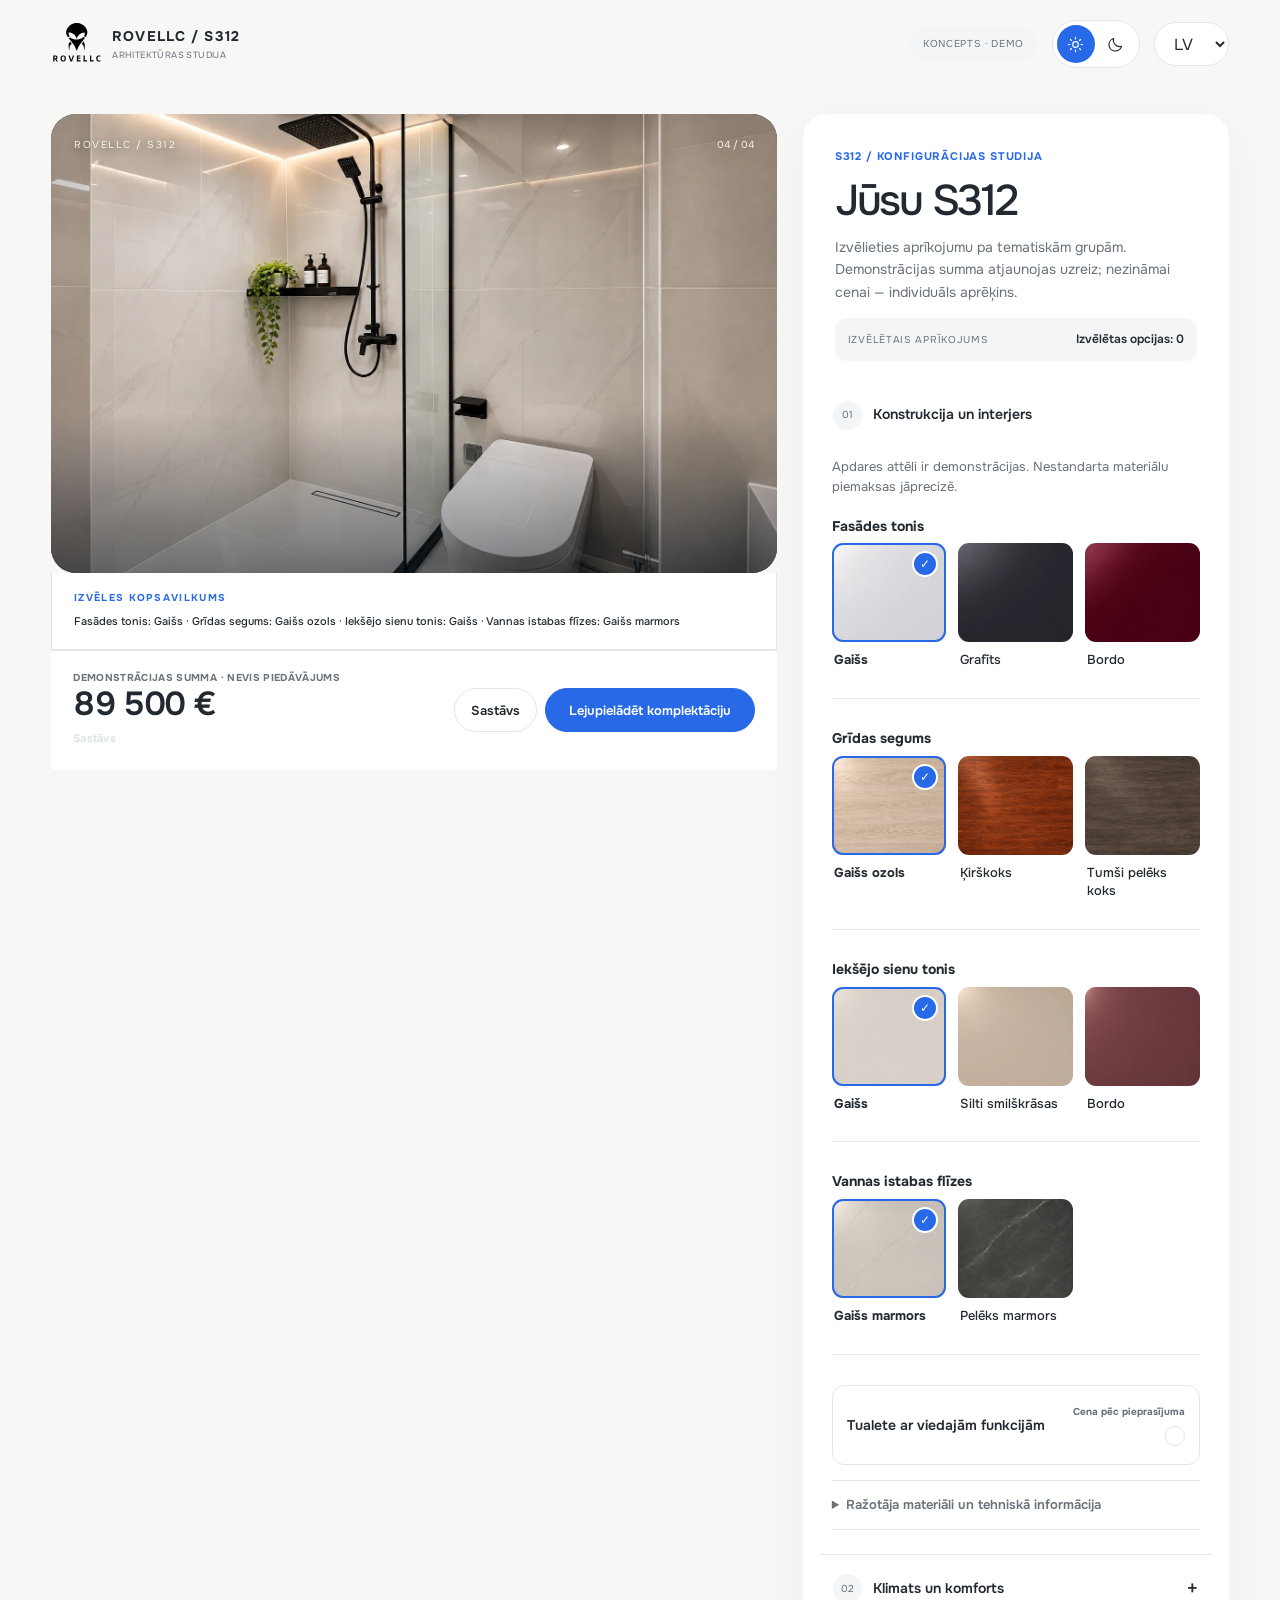
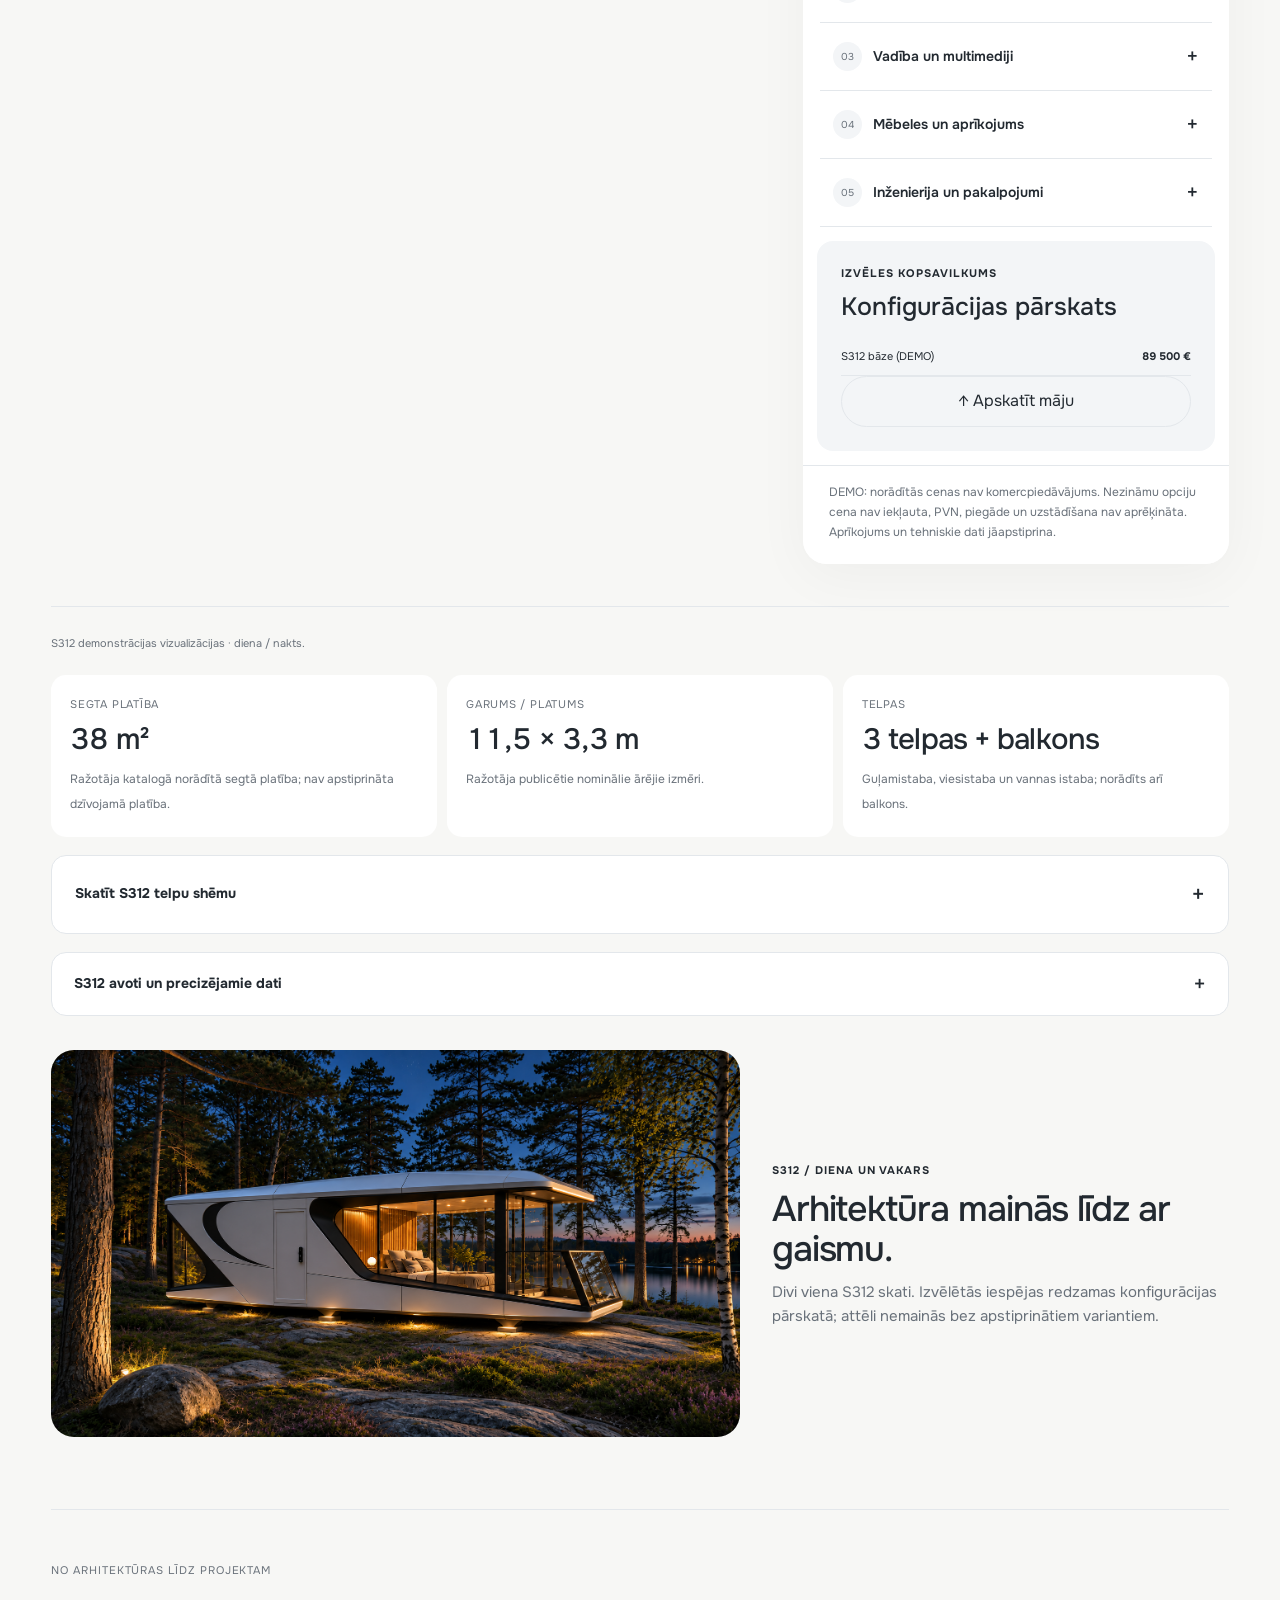
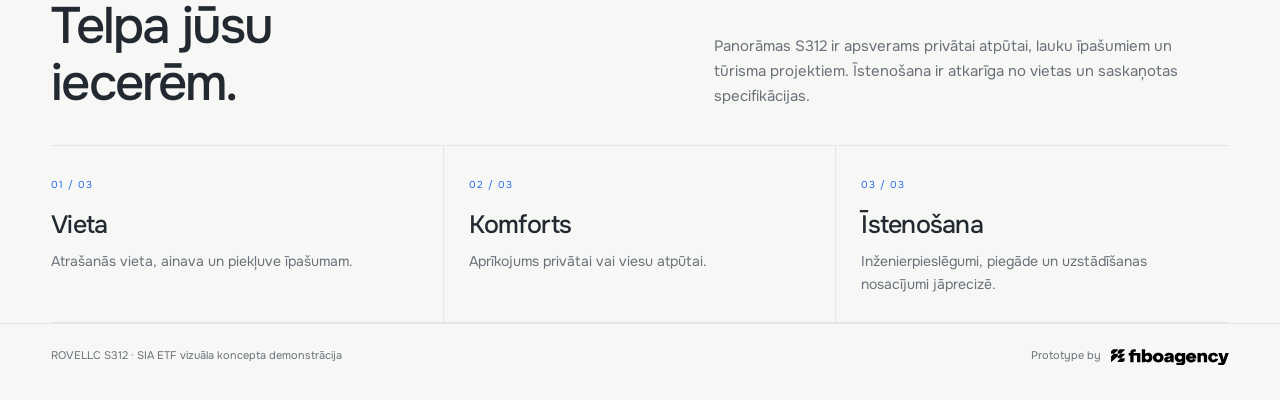
==== commit a03870e7: "fix(S312): align mobile preview visibility with material scroll reading line" ====
--- a/prototype/index.html
+++ b/prototype/index.html
@@ -462,7 +462,7 @@
  const vh=window.visualViewport?.height||window.innerHeight;
  const gallery=$('finishOptions').getBoundingClientRect();
  const priceHeight=document.querySelector('.pricebar').getBoundingClientRect().height||94;
- const materialInView=gallery.top<vh-priceHeight-16&&gallery.bottom>Math.min(vh*.4,240);
+ const materialInView=gallery.top<vh-priceHeight-16&&gallery.bottom>Math.min(vh*.4,300);
  const visible=window.innerWidth<=600&&!stageVisible&&studioVisible&&materialInView;
  $('mobilePreview').classList.toggle('visible',visible);
  if(!visible&&mobilePreviewExpanded)setMobilePreviewExpanded(false);
--- a/prototype/future-living.css
+++ b/prototype/future-living.css
@@ -530,3 +530,84 @@
 @media(max-width:600px) {
   .accordion-fixed > .fixed-accordion-heading {padding:18px 10px}
 }
+
+/* S312 mobile material preview and legibility pass, owner review only.
+ * Keep pricing and image state source of truth in existing JS.
+ */
+.material-pricing-note {
+  margin:8px 0 16px;
+  color:var(--muted);
+  font-size:13px;
+  line-height:1.55;
+}
+.material-specs {
+  margin:15px 0 3px;
+  border-top:1px solid var(--border);
+  border-bottom:1px solid var(--border);
+}
+.material-specs summary {
+  padding:14px 0;
+  font-size:13px;
+  font-weight:600;
+  color:var(--muted);
+  cursor:pointer;
+}
+.material-specs-body {padding:0 4px 15px}
+.material-specs .included-list {font-size:12px;line-height:1.6}
+.finish-swatch span {font-size:13px;line-height:1.45}
+@media(max-width:600px) {
+ .finish-swatch span {font-size:13px;line-height:1.45}
+ .finish-title {font-size:15px}
+ .price-caption {font-size:10px;line-height:1.25}
+ .mobile-preview {
+   flex-wrap:wrap;
+   gap:8px;
+   min-height:78px;
+   border-radius:14px;
+   padding:7px 9px;
+ }
+ .mobile-preview-house {flex:1;min-width:0;gap:8px;min-height:60px;font-size:11px}
+ .mobile-preview-house img {width:clamp(92px,28vw,112px);height:64px;object-fit:cover;border-radius:9px;background:var(--soft)}
+ .mobile-preview-house span {min-width:0;max-width:none}
+ .mobile-preview-house small {display:block;font-size:10px;font-weight:500;color:var(--muted);line-height:1.3;margin-top:3px}
+ .mobile-preview-large[hidden] {display:none!important}
+ .mobile-preview-large {
+   display:block;
+   position:relative;
+   flex-basis:100%;
+   border-top:1px solid var(--border);
+   padding-top:9px;
+   min-width:0;
+ }
+ .mobile-preview-large img {
+   display:block;
+   width:100%;
+   height:min(23dvh,174px);
+   min-height:94px;
+   object-fit:contain;
+   background:var(--soft);
+   border-radius:11px;
+ }
+ .mobile-preview-goto {
+   position:absolute;
+   right:9px;
+   bottom:9px;
+   min-height:38px;
+   padding:7px 12px;
+   border:1px solid var(--border);
+   border-radius:99px;
+   color:var(--ink);
+   background:var(--surface);
+   font-size:12px;
+ }
+}
+@media(max-width:350px) {
+ .mobile-preview{min-height:72px}
+ .mobile-preview-house img{width:92px;height:58px}
+ .mobile-preview-house span {font-size:10px}
+ .mobile-preview-scenes button{min-width:40px;min-height:44px}
+ .price-caption{font-size:9px}
+}
+@media(prefers-reduced-motion:reduce) {
+ .mobile-preview {transition:none}
+}
